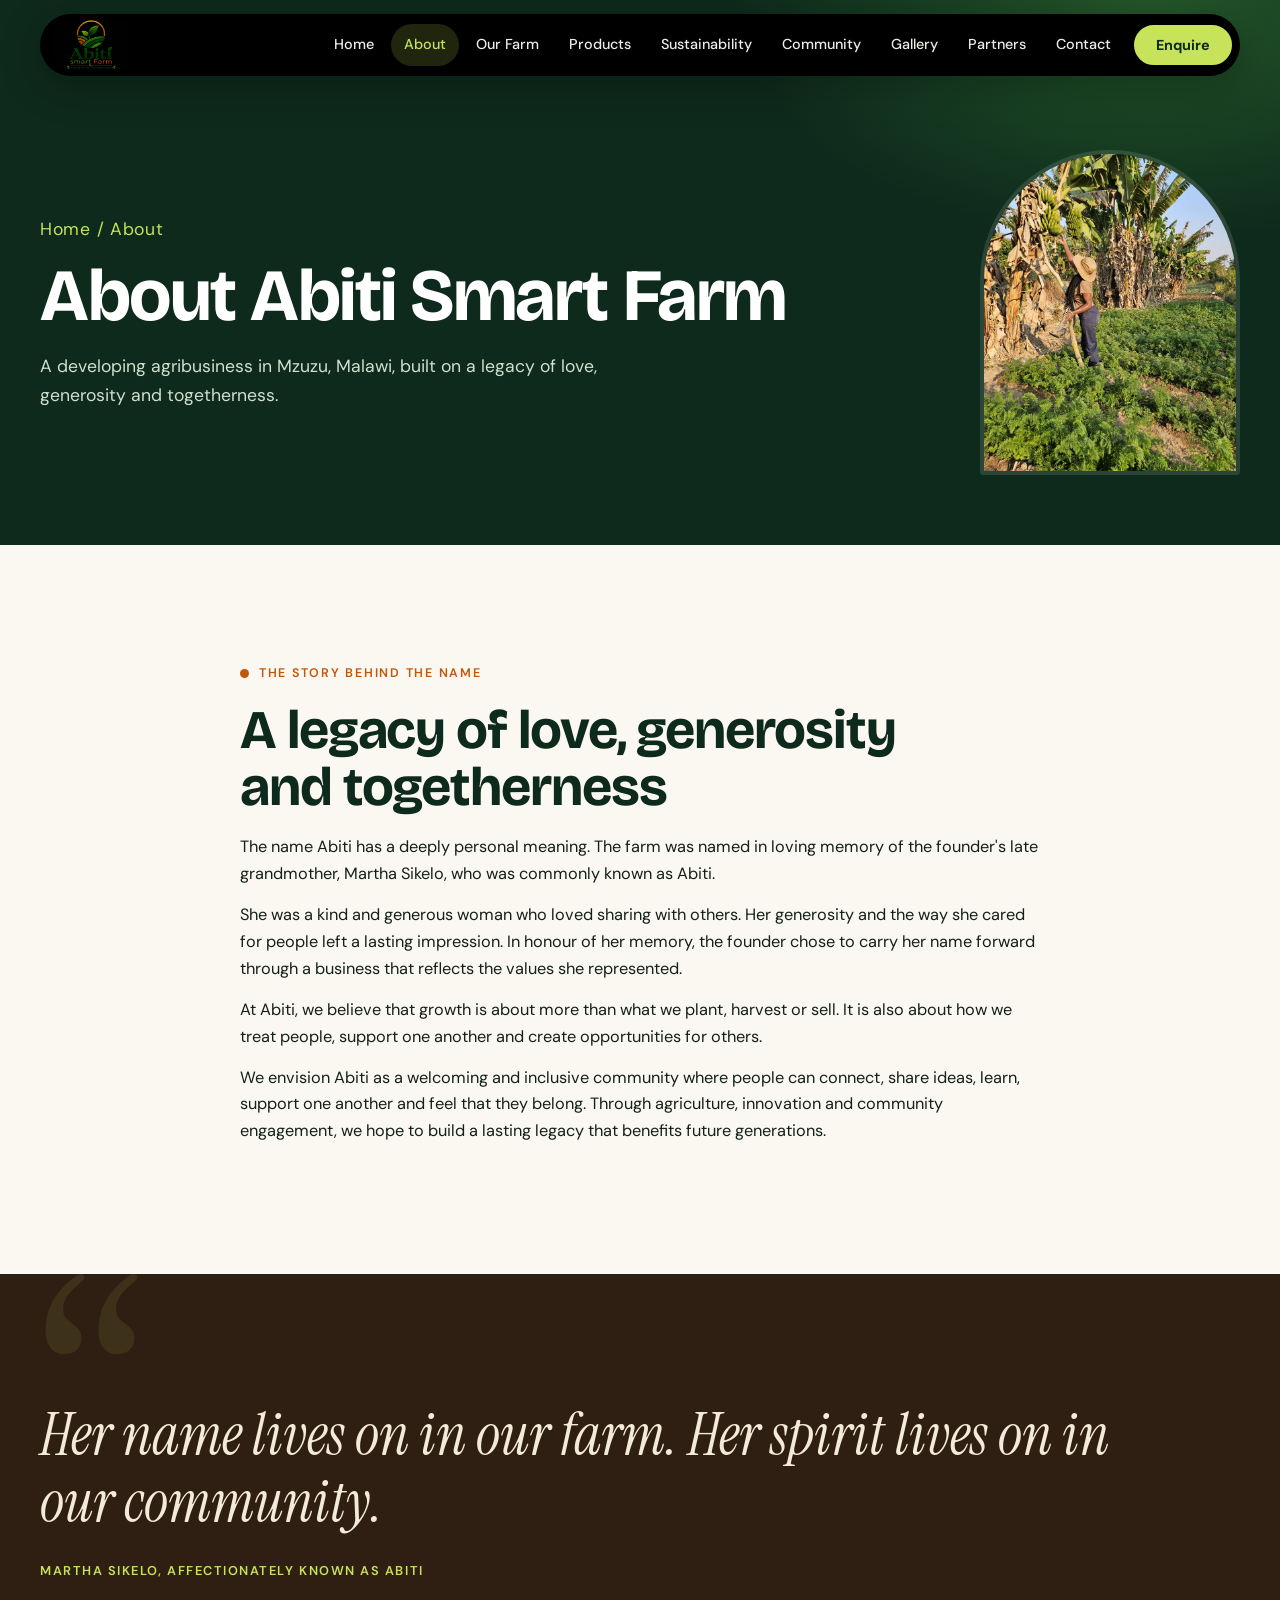
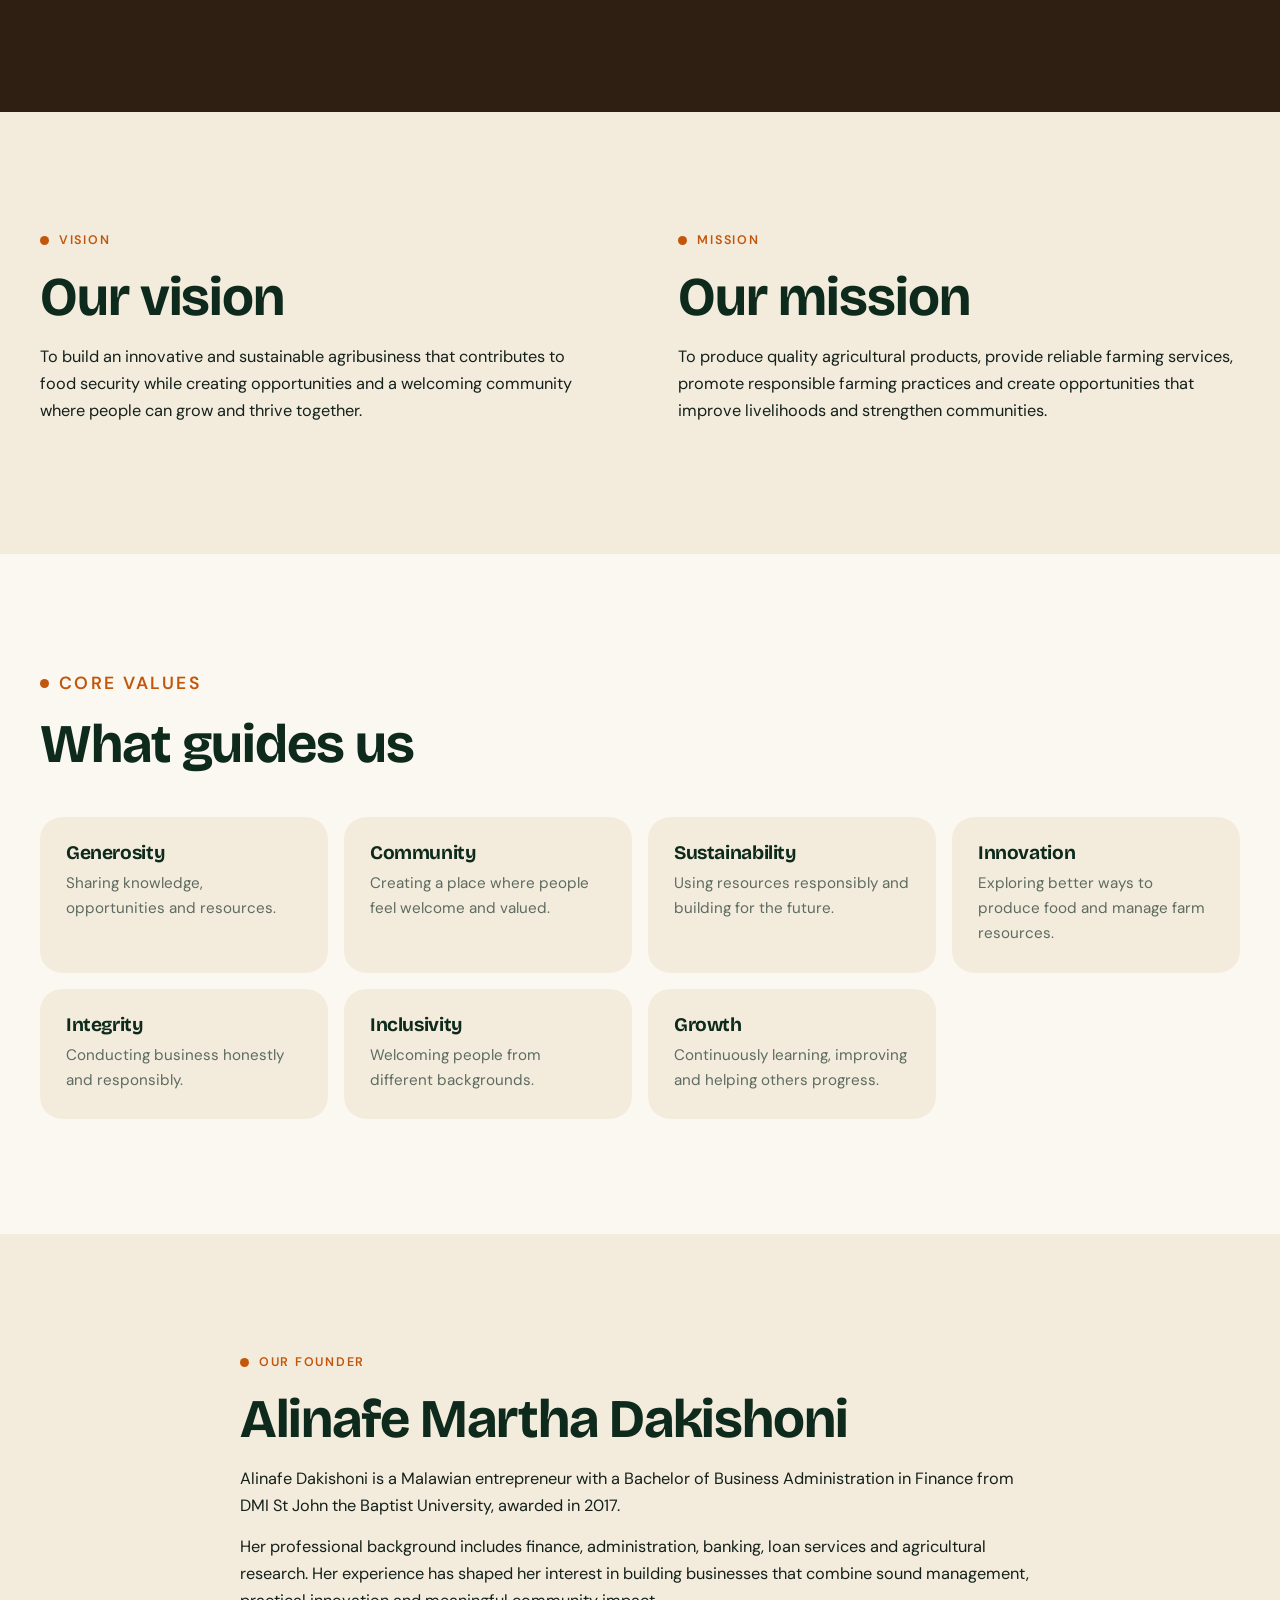
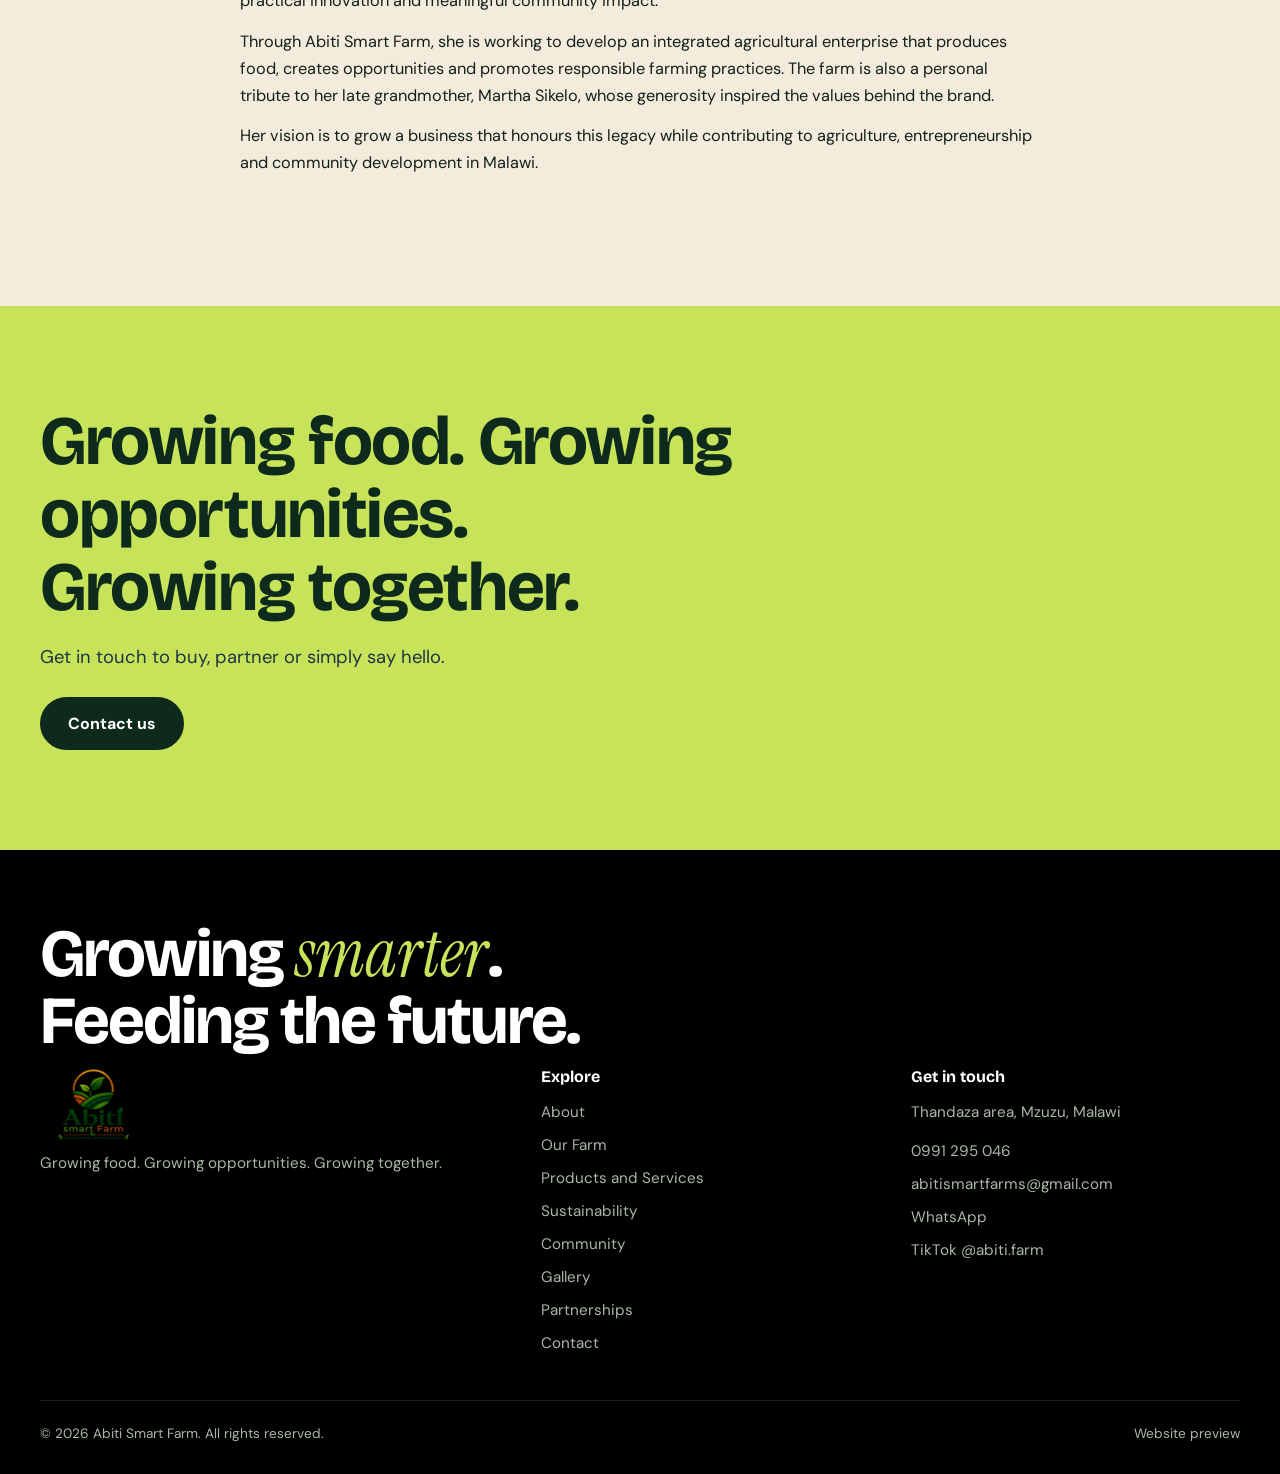
==== about.html @ e2ac1a83 "Redesign site with real content, new photos and 9 pages Co-Authored-By: Claude Sonnet 5.5 <noreply@a" ====
<!doctype html>
<html lang="en">
<head>
<meta charset="utf-8">
<meta name="viewport" content="width=device-width, initial-scale=1">
<title>About | Abiti Smart Farm</title>
<meta name="description" content="The story behind the name Abiti, our founder, vision, mission and values.">
<link rel="preconnect" href="https://fonts.googleapis.com">
<link rel="preconnect" href="https://fonts.gstatic.com" crossorigin>
<link href="https://fonts.googleapis.com/css2?family=Bricolage+Grotesque:wght@500;600;700;800&family=DM+Sans:wght@400;500;600;700&family=Instrument+Serif:ital@1&display=swap" rel="stylesheet">
<link rel="stylesheet" href="styles.css">
</head>
<body>
<header class="nav"><div class="nav-inner">
<a class="brand" href="index.html" aria-label="Abiti Smart Farm home"><img src="images/logo.jpg" alt="Abiti Smart Farm logo"></a>
<button class="menu-btn" aria-label="Menu" aria-expanded="false" aria-controls="menu"><span></span><span></span><span></span></button>
<nav id="menu" class="menu"><a href="index.html">Home</a><a href="about.html" class="active">About</a><a href="farm.html">Our Farm</a><a href="products.html">Products</a><a href="sustainability.html">Sustainability</a><a href="community.html">Community</a><a href="gallery.html">Gallery</a><a href="partnerships.html">Partners</a><a href="contact.html">Contact</a><a class="btn btn-sm" href="products.html#enquire">Enquire</a></nav>
</div></header>
<section class="page-head"><div class="wrap"><div>
<p class="crumbs"><a href="index.html">Home</a> / About</p><h1>About Abiti Smart Farm</h1><p>A developing agribusiness in Mzuzu, Malawi, built on a legacy of love, generosity and togetherness.</p></div>
<div class="arch-img"><img src="images/banana-harvest.jpg" alt=""></div></div></section>
<section class="section"><div class="wrap" style="max-width:800px">
<p class="eyebrow dark">The story behind the name</p><h2>A legacy of love, generosity and togetherness</h2>
<p>The name Abiti has a deeply personal meaning. The farm was named in loving memory of the founder's late grandmother, Martha Sikelo, who was commonly known as Abiti.</p>
<p>She was a kind and generous woman who loved sharing with others. Her generosity and the way she cared for people left a lasting impression. In honour of her memory, the founder chose to carry her name forward through a business that reflects the values she represented.</p>
<p>At Abiti, we believe that growth is about more than what we plant, harvest or sell. It is also about how we treat people, support one another and create opportunities for others.</p>
<p>We envision Abiti as a welcoming and inclusive community where people can connect, share ideas, learn, support one another and feel that they belong. Through agriculture, innovation and community engagement, we hope to build a lasting legacy that benefits future generations.</p>
</div></section>
<section class="quote-block"><div class="wrap"><blockquote>Her name lives on in our farm. Her spirit lives on in our community.</blockquote><cite>Martha Sikelo, affectionately known as Abiti</cite></div></section>
<section class="section cream"><div class="wrap split">
<div><p class="eyebrow dark">Vision</p><h2>Our vision</h2><p>To build an innovative and sustainable agribusiness that contributes to food security while creating opportunities and a welcoming community where people can grow and thrive together.</p></div>
<div><p class="eyebrow dark">Mission</p><h2>Our mission</h2><p>To produce quality agricultural products, provide reliable farming services, promote responsible farming practices and create opportunities that improve livelihoods and strengthen communities.</p></div>
</div></section>
<section class="section" id="values"><div class="wrap"><div class="section-head"><p class="eyebrow dark">Core values</p><h2>What guides us</h2></div>
<div class="values"><div class="value"><h3>Generosity</h3><p>Sharing knowledge, opportunities and resources.</p></div><div class="value"><h3>Community</h3><p>Creating a place where people feel welcome and valued.</p></div><div class="value"><h3>Sustainability</h3><p>Using resources responsibly and building for the future.</p></div><div class="value"><h3>Innovation</h3><p>Exploring better ways to produce food and manage farm resources.</p></div><div class="value"><h3>Integrity</h3><p>Conducting business honestly and responsibly.</p></div><div class="value"><h3>Inclusivity</h3><p>Welcoming people from different backgrounds.</p></div><div class="value"><h3>Growth</h3><p>Continuously learning, improving and helping others progress.</p></div></div></div></section>
<section class="section cream"><div class="wrap" style="max-width:800px">
<p class="eyebrow dark">Our founder</p><h2>Alinafe Martha Dakishoni</h2>
<p>Alinafe Dakishoni is a Malawian entrepreneur with a Bachelor of Business Administration in Finance from DMI St John the Baptist University, awarded in 2017.</p>
<p>Her professional background includes finance, administration, banking, loan services and agricultural research. Her experience has shaped her interest in building businesses that combine sound management, practical innovation and meaningful community impact.</p>
<p>Through Abiti Smart Farm, she is working to develop an integrated agricultural enterprise that produces food, creates opportunities and promotes responsible farming practices. The farm is also a personal tribute to her late grandmother, Martha Sikelo, whose generosity inspired the values behind the brand.</p>
<p>Her vision is to grow a business that honours this legacy while contributing to agriculture, entrepreneurship and community development in Malawi.</p>
</div></section>
<section class="cta"><div class="wrap"><h2>Growing food. Growing opportunities. Growing together.</h2><p>Get in touch to buy, partner or simply say hello.</p><div class="hero-cta"><a href="contact.html" class="btn">Contact us</a></div></div></section>

<footer class="footer"><div class="wrap">
<p class="footer-big">Growing <em>smarter</em>.<br>Feeding the future.</p>
<div class="footer-top">
<div><img src="images/logo.jpg" alt="Abiti Smart Farm" style="height:72px;margin-bottom:10px"><p>Growing food. Growing opportunities. Growing together.</p></div>
<div><h4>Explore</h4><a href="about.html">About</a><a href="farm.html">Our Farm</a><a href="products.html">Products and Services</a><a href="sustainability.html">Sustainability</a><a href="community.html">Community</a><a href="gallery.html">Gallery</a><a href="partnerships.html">Partnerships</a><a href="contact.html">Contact</a></div>
<div><h4>Get in touch</h4><p>Thandaza area, Mzuzu, Malawi</p><a href="tel:+265991295046">0991 295 046</a><a href="mailto:abitismartfarms@gmail.com">abitismartfarms@gmail.com</a><a href="https://wa.me/265991295046" target="_blank" rel="noopener">WhatsApp</a><a href="https://www.tiktok.com/@abiti.farm" target="_blank" rel="noopener">TikTok @abiti.farm</a></div>
</div>
<div class="footer-inner"><p>&copy; <span id="year"></span> Abiti Smart Farm. All rights reserved.</p><p>Website preview</p></div>
</div></footer>
<script src="script.js"></script>
</body>
</html>
---- styles.css ----
:root { --font-display: 'Bricolage Grotesque'; --font-accent: 'Instrument Serif'; --font-body: 'DM Sans'; }
/* Abiti Smart Farm: earthy, editorial, photo-led.
   Layout idea: dark forest hero with arch-shaped photos, soft cream sections, a black floating nav that matches the logo. */
:root {
  --forest: #0e2a1c;
  --forest-2: #16402b;
  --leaf: #3f8f3a;
  --lime: #c6e35a;
  --carrot: #ef7d22;
  --carrot-deep: #c2570c;
  --cream: #f3ecdd;
  --paper: #fbf8f1;
  --clay: #5a3a24;
  --clay-deep: #2f1f13;
  --ink: #14201a;
  --muted: #5d6b60;
  --line: #e4dcc9;
  --radius: 22px;
  --f-display: var(--font-display), 'Helvetica Neue', Arial, sans-serif;
  --f-accent: var(--font-accent), Georgia, serif;
  --f-body: var(--font-body), system-ui, sans-serif;

  /* legacy aliases used by admin screens */
  --green-900: var(--forest); --green-800: var(--forest-2); --green-700: #1f5a35; --green-500: var(--leaf);
  --orange: var(--carrot-deep); --gold: var(--lime);
}
* { box-sizing: border-box; margin: 0; }
html { scroll-behavior: smooth; }
body { background: var(--paper); color: var(--ink); font-family: var(--f-body); line-height: 1.65; font-size: 1.02rem; -webkit-font-smoothing: antialiased; }
img { max-width: 100%; display: block; }
a { color: inherit; text-decoration: none; }
p { margin-bottom: 14px; }
.wrap { width: min(1200px, 100% - 40px); margin-inline: auto; }
h1, h2, h3, h4 { font-family: var(--f-display); line-height: 1.05; letter-spacing: -.02em; font-weight: 700; text-wrap: balance; }
h2 { font-size: clamp(2rem, 4.6vw, 3.4rem); color: var(--forest); margin-bottom: 18px; }
h3 { font-size: 1.35rem; color: var(--forest); }
em, .accent { font-family: var(--f-accent); font-style: italic; font-weight: 400; letter-spacing: 0; }
:focus-visible { outline: 3px solid var(--carrot); outline-offset: 3px; border-radius: 6px; }

.eyebrow { display: inline-flex; align-items: center; gap: 10px; font-size: .78rem; font-weight: 600; letter-spacing: .14em; text-transform: uppercase; color: var(--lime); margin-bottom: 18px; }
.eyebrow::before { content: ""; width: 9px; height: 9px; border-radius: 50%; background: currentColor; }
.eyebrow.dark { color: var(--carrot-deep); }

.btn { display: inline-flex; align-items: center; justify-content: center; gap: 8px; background: var(--lime); color: var(--forest); padding: 14px 26px; border-radius: 999px; font-weight: 700; border: 2px solid var(--lime); cursor: pointer; font: 700 1rem var(--f-body); transition: transform .25s, background .25s, box-shadow .25s; }
.btn:hover { transform: translateY(-3px); box-shadow: 0 10px 24px rgba(0,0,0,.18); }
.btn:disabled { opacity: .6; cursor: wait; transform: none; box-shadow: none; }
.btn-sm { padding: 9px 20px; font-size: .9rem; }
.btn-dark { background: var(--forest); border-color: var(--forest); color: #fff; }
.btn-ghost { background: transparent; color: #fff; border-color: rgba(255,255,255,.55); }
.btn-ghost:hover { background: rgba(255,255,255,.12); }
.btn-line { background: transparent; color: var(--forest); border-color: var(--forest); }
.btn-line:hover { background: var(--forest); color: #fff; }
.btn-wa { background: #25d366; border-color: #25d366; color: #06361a; }

/* ---------- Nav ---------- */
.nav { position: fixed; top: 14px; left: 0; right: 0; z-index: 60; pointer-events: none; }
.nav-inner { pointer-events: auto; display: flex; align-items: center; justify-content: space-between; gap: 18px; background: #000; border-radius: 999px; padding: 6px 8px 6px 14px; width: min(1200px, 100% - 28px); margin-inline: auto; box-shadow: 0 10px 40px rgba(0,0,0,.28); }
.brand img { height: 50px; width: auto; }
.menu { display: flex; align-items: center; gap: 4px; color: #e9efe6; font-weight: 500; font-size: .9rem; }
.menu a:not(.btn) { padding: 9px 13px; border-radius: 999px; transition: background .2s, color .2s; }
.menu a:not(.btn):hover { background: rgba(255,255,255,.1); }
.menu a.active:not(.btn) { background: rgba(198,227,90,.16); color: var(--lime); }
.menu .btn { margin-left: 6px; }
.menu-btn { display: none; background: none; border: 0; width: 46px; height: 46px; cursor: pointer; flex-direction: column; justify-content: center; align-items: center; gap: 5px; }
.menu-btn span { display: block; width: 22px; height: 2px; background: #fff; }
@media (max-width: 1180px) {
  .menu-btn { display: flex; }
  .menu { position: absolute; top: 66px; left: 0; right: 0; background: #000; border-radius: 26px; flex-direction: column; align-items: stretch; padding: 14px; display: none; font-size: 1.05rem; box-shadow: 0 20px 50px rgba(0,0,0,.35); }
  .menu.open { display: flex; }
  .menu a:not(.btn) { padding: 13px 16px; }
  .menu .btn { margin: 8px 0 0; }
  .nav-inner { position: relative; }
}

/* ---------- Hero ---------- */
.hero { position: relative; background: var(--forest); color: #fff; overflow: hidden; padding: 150px 0 0; isolation: isolate; }
.hero::before { content: ""; position: absolute; inset: 0; z-index: -1; background: radial-gradient(900px 500px at 85% 20%, rgba(63,143,58,.45), transparent 60%), radial-gradient(700px 500px at 0% 100%, rgba(239,125,34,.18), transparent 60%); }
.hero::after { content: ""; position: absolute; inset: 0; z-index: -1; opacity: .08; background-image: url("data:image/svg+xml;utf8,<svg xmlns='http://www.w3.org/2000/svg' width='160' height='160'><filter id='n'><feTurbulence type='fractalNoise' baseFrequency='.9' numOctaves='2'/></filter><rect width='100%' height='100%' filter='url(%23n)'/></svg>"); }
.hero-grid { display: grid; grid-template-columns: 1.05fr .95fr; gap: clamp(24px, 5vw, 70px); align-items: center; padding-bottom: 70px; }
.hero h1 { font-size: clamp(2.9rem, 7.4vw, 6rem); color: #fff; margin-bottom: 24px; }
.hero h1 em { color: var(--lime); }
.hero .lead { font-size: clamp(1.05rem, 1.8vw, 1.25rem); color: #d5e2d4; max-width: 31em; }
.hero-cta { display: flex; flex-wrap: wrap; gap: 12px; margin-top: 26px; }
.facts { display: flex; flex-wrap: wrap; gap: 10px 28px; margin-top: 38px; padding-top: 24px; border-top: 1px solid rgba(255,255,255,.16); font-size: .92rem; color: #cfe0cd; }
.facts b { display: block; font-family: var(--f-display); font-size: 1.5rem; color: #fff; }
.hero-art { position: relative; aspect-ratio: 1 / 1.08; }
.arch { position: absolute; overflow: hidden; border: 4px solid var(--forest); box-shadow: 0 24px 50px rgba(0,0,0,.4); }
.arch img { width: 100%; height: 100%; object-fit: cover; }
.arch.b img { object-position: 12% 45%; }
.arch.a { width: 60%; height: 78%; left: 0; top: 8%; border-radius: 999px 999px 26px 26px; }
.arch.b { width: 46%; height: 52%; right: 0; top: 0; border-radius: 999px 999px 26px 26px; }
.arch.c { width: 46%; height: 40%; right: 4%; bottom: 0; border-radius: 26px 26px 999px 999px; }
.sticker { position: absolute; left: 44%; bottom: 6%; z-index: 3; width: 108px; height: 108px; border-radius: 50%; background: var(--carrot); color: #fff; display: grid; place-items: center; text-align: center; font: 700 .8rem/1.15 var(--f-display); transform: rotate(-10deg); padding: 10px; box-shadow: 0 10px 24px rgba(0,0,0,.35); animation: wobble 6s ease-in-out infinite; }
@keyframes wobble { 50% { transform: rotate(6deg) scale(1.04); } }
@media (max-width: 900px) { .hero-grid { grid-template-columns: 1fr; } .hero-art { max-width: 520px; width: 100%; margin-inline: auto; } }

.hero-copy > * { animation: up .8s both; }
.hero-copy > *:nth-child(2) { animation-delay: .08s; } .hero-copy > *:nth-child(3) { animation-delay: .16s; }
.hero-copy > *:nth-child(4) { animation-delay: .24s; } .hero-copy > *:nth-child(5) { animation-delay: .32s; }
@keyframes up { from { opacity: 0; transform: translateY(26px); } }

/* ---------- Marquee ---------- */
.marquee { background: var(--lime); color: var(--forest); overflow: hidden; border-block: 2px solid var(--forest); }
.marquee-track { display: flex; width: max-content; animation: slide 38s linear infinite; }
.marquee span { font: 700 1.3rem var(--f-display); padding: 14px 0; white-space: nowrap; }
.marquee span::after { content: ""; display: inline-block; width: 12px; height: 12px; margin: 0 28px; background: var(--forest); border-radius: 50% 0 50% 0; transform: translateY(1px); }
@keyframes slide { to { transform: translateX(-50%); } }
.marquee:hover .marquee-track { animation-play-state: paused; }

/* ---------- Sections ---------- */
.section { padding: clamp(64px, 9vw, 120px) 0; }
.section.cream, .section.sand { background: var(--cream); }
.section.alt { background: var(--cream); }
.section.dark, .dark-section { background: var(--forest); color: #fff; }
.section-head { max-width: 760px; margin: 0 0 44px; }
.section-head.center { margin-inline: auto; text-align: center; }
.section-head p { font-size: 1.1rem; color: var(--muted); }
.split { display: grid; grid-template-columns: 1fr 1fr; gap: clamp(32px, 6vw, 90px); align-items: center; }
@media (max-width: 860px) { .split { grid-template-columns: 1fr; } }
.statement { font: 700 clamp(1.7rem, 3.8vw, 3rem)/1.15 var(--f-display); letter-spacing: -.02em; color: var(--forest); max-width: 18em; }
.statement em { color: var(--carrot-deep); }

.duo { position: relative; padding-bottom: 14%; }
.duo .p1 { width: 82%; aspect-ratio: 4/5; object-fit: cover; border-radius: 999px 999px var(--radius) var(--radius); }
.duo .p2 { position: absolute; right: 0; bottom: 0; width: 52%; aspect-ratio: 1; object-fit: cover; border-radius: var(--radius); border: 8px solid var(--paper); }
.section.cream .duo .p2 { border-color: var(--cream); }

/* ---------- Bento ---------- */
.bento { display: grid; grid-template-columns: repeat(4, 1fr); grid-auto-rows: 230px; gap: 14px; }
.tile { position: relative; border-radius: var(--radius); overflow: hidden; background: var(--forest-2); color: #fff; display: flex; align-items: flex-end; isolation: isolate; }
.tile img { position: absolute; inset: 0; width: 100%; height: 100%; object-fit: cover; z-index: -2; transition: transform .8s cubic-bezier(.2,.7,.2,1); }
.tile::after { content: ""; position: absolute; inset: 0; z-index: -1; background: linear-gradient(to top, rgba(8,24,15,.82), rgba(8,24,15,0) 62%); }
.tile:hover img { transform: scale(1.07); }
.tile div { padding: 18px 20px; }
.tile h3 { color: #fff; font-size: 1.4rem; margin-bottom: 2px; }
.tile p { margin: 0; font-size: .9rem; color: #d8e6d6; }
.tile.wide { grid-column: span 2; } .tile.tall { grid-row: span 2; }
.tile.solid { background: var(--carrot); align-items: flex-start; } .tile.solid::after { display: none; }
.tile.solid h3, .tile.solid p { color: #fff; } .tile.solid h3 { font-size: 1.7rem; }
@media (max-width: 900px) { .bento { grid-template-columns: repeat(2, 1fr); grid-auto-rows: 200px; } }
@media (max-width: 520px) { .bento { grid-template-columns: 1fr; } .tile.wide { grid-column: auto; } }

/* ---------- Products ---------- */
.products { display: grid; grid-template-columns: repeat(auto-fill, minmax(255px, 1fr)); gap: 22px; }
.product { background: #fff; border-radius: var(--radius); overflow: hidden; display: flex; flex-direction: column; border: 1px solid var(--line); transition: transform .35s, box-shadow .35s; }
.product:hover { transform: translateY(-6px); box-shadow: 0 22px 40px rgba(14,42,28,.14); }
.product .imgwrap { overflow: hidden; }
.product img { aspect-ratio: 4/3.2; object-fit: cover; width: 100%; height: auto; transition: transform .7s; }
.product:hover img { transform: scale(1.06); }
.pb { padding: 18px 20px 22px; display: flex; flex-direction: column; flex: 1; }
.tag { align-self: flex-start; font-size: .7rem; text-transform: uppercase; letter-spacing: .12em; font-weight: 700; color: var(--forest-2); background: #e3f0c8; padding: 4px 11px; border-radius: 999px; margin-bottom: 12px; }
.product h3 { margin-bottom: 6px; }
.product p { font-size: .92rem; color: var(--muted); }
.price { margin-top: auto; display: flex; justify-content: space-between; align-items: baseline; font-variant-numeric: tabular-nums; border-top: 1px dashed var(--line); padding-top: 12px; }
.price strong { font: 700 1.05rem var(--f-display); color: var(--carrot-deep); }
.price span { font-size: .82rem; color: var(--muted); }
.ph { aspect-ratio: 4/3.2; display: grid; place-items: center; background: repeating-linear-gradient(135deg, #ecf3dc, #ecf3dc 14px, #e3edd0 14px, #e3edd0 28px); color: var(--forest-2); font-size: .85rem; font-weight: 600; }
.tabs { display: flex; flex-wrap: wrap; gap: 10px; margin-bottom: 34px; }
.tab { border: 1.5px solid var(--forest); background: transparent; color: var(--forest); padding: 9px 20px; border-radius: 999px; font: 600 .95rem var(--f-body); cursor: pointer; display: inline-block; transition: .2s; }
.tab.on, .tab:hover { background: var(--forest); color: #fff; }
.price-table { width: 100%; border-collapse: collapse; font-variant-numeric: tabular-nums; }
.table-wrap { overflow-x: auto; }
.price-table th, .price-table td { text-align: left; padding: 12px 14px; border-bottom: 1px solid var(--line); }
.price-table th { font-size: .78rem; text-transform: uppercase; letter-spacing: .08em; color: var(--muted); }
.price-table tfoot th { border-bottom: 0; }

/* ---------- Story / quote ---------- */
.quote-block { background: var(--clay-deep); color: #f4ead9; padding: clamp(70px, 10vw, 130px) 0; position: relative; overflow: hidden; }
.quote-block::before { content: "\201C"; position: absolute; left: 4%; top: -4%; font: 400 22rem/1 var(--f-accent); color: rgba(198,227,90,.09); pointer-events: none; }
.quote-block .wrap { position: relative; }
.quote-block blockquote { font: 400 clamp(1.9rem, 4.8vw, 3.6rem)/1.15 var(--f-accent); font-style: italic; max-width: 20em; margin-bottom: 22px; }
.quote-block cite { color: var(--lime); font-style: normal; letter-spacing: .12em; text-transform: uppercase; font-size: .8rem; font-weight: 600; }

/* ---------- Values ---------- */
.values { display: grid; grid-template-columns: repeat(auto-fit, minmax(230px, 1fr)); gap: 16px; }
.value { background: var(--paper); border-radius: var(--radius); padding: 26px; }
.section.cream .value, .section.sand .value { background: var(--paper); }
.section:not(.cream):not(.sand):not(.dark) .value { background: var(--cream); }
.value h3 { font-size: 1.2rem; margin-bottom: 8px; }
.value p { margin: 0; font-size: .95rem; color: var(--muted); }
.badge { display: inline-block; font-size: .72rem; font-weight: 700; text-transform: uppercase; letter-spacing: .1em; padding: 4px 12px; border-radius: 999px; background: #fde2c4; color: #8a3f05; margin-bottom: 12px; }
.badge.green { background: #e3f0c8; color: var(--forest-2); }
.notice { background: var(--cream); border-radius: 14px; padding: 16px 20px; font-size: .95rem; margin: 18px 0; border: 1px dashed #c9bb98; }
.ticks { list-style: none; padding: 0; margin: 18px 0; }
.ticks li { padding-left: 34px; position: relative; margin-bottom: 11px; }
.ticks li::before { content: ""; position: absolute; left: 0; top: 6px; width: 20px; height: 20px; background: var(--lime); border-radius: 50% 0 50% 0; }
.bullets { padding-left: 20px; margin: 10px 0 14px; } .bullets li { margin-bottom: 6px; }

/* ---------- Page head ---------- */
.page-head { background: var(--forest); color: #fff; position: relative; overflow: hidden; padding: 150px 0 70px; isolation: isolate; }
.page-head::before { content: ""; position: absolute; inset: 0; z-index: -1; background: radial-gradient(700px 400px at 90% 0%, rgba(63,143,58,.45), transparent 60%); }
.page-head .wrap { display: grid; grid-template-columns: 1.3fr .7fr; gap: 40px; align-items: center; }
.page-head h1 { font-size: clamp(2.4rem, 6vw, 4.6rem); margin-bottom: 16px; color: #fff; }
.page-head p { max-width: 34em; color: #cfe0cd; margin: 0; font-size: 1.1rem; }
.crumbs { font-size: .85rem; color: var(--lime) !important; margin-bottom: 14px !important; letter-spacing: .04em; }
.crumbs a:hover { text-decoration: underline; }
.page-head .arch-img { aspect-ratio: 4/5; max-height: 340px; justify-self: end; width: min(260px, 100%); border-radius: 999px 999px 26px 26px; overflow: hidden; border: 4px solid rgba(255,255,255,.12); }
.page-head .arch-img img { width: 100%; height: 100%; object-fit: cover; }
@media (max-width: 760px) { .page-head .wrap { grid-template-columns: 1fr; } .page-head .arch-img { display: none; } }

/* ---------- Farm enterprises ---------- */
.enterprise { display: grid; grid-template-columns: 1fr 1fr; gap: clamp(24px, 6vw, 80px); align-items: center; padding: 36px 0; }
.enterprise:nth-child(even) .e-media { order: 2; }
.e-media img, .e-media .ph { width: 100%; aspect-ratio: 4/4.4; object-fit: cover; border-radius: 999px 999px var(--radius) var(--radius); }
.enterprise:nth-child(even) .e-media img, .enterprise:nth-child(even) .e-media .ph { border-radius: var(--radius) var(--radius) 999px 999px; }
.enterprise h3 { font-size: clamp(1.9rem, 3.6vw, 2.8rem); margin-bottom: 12px; }
@media (max-width: 760px) { .enterprise { grid-template-columns: 1fr; } .enterprise:nth-child(even) .e-media { order: 0; } .e-media img, .e-media .ph { aspect-ratio: 4/3.4; } }

/* ---------- Gallery ---------- */
.gallery { columns: 3 260px; column-gap: 14px; }
.g { break-inside: avoid; margin: 0 0 14px; border-radius: var(--radius); overflow: hidden; cursor: zoom-in; position: relative; }
.g img { width: 100%; transition: transform .7s; }
.g:hover img { transform: scale(1.05); }
.lightbox { position: fixed; inset: 0; background: rgba(5,15,10,.92); display: none; place-items: center; z-index: 100; padding: 20px; }
.lightbox.open { display: grid; }
.lightbox img { max-height: 90vh; max-width: 100%; border-radius: 16px; }
.lightbox button { position: absolute; top: 14px; right: 20px; background: none; border: 0; color: #fff; font-size: 2.6rem; cursor: pointer; }

/* ---------- CTA ---------- */
.cta { background: var(--lime); color: var(--forest); padding: clamp(60px, 8vw, 100px) 0; position: relative; overflow: hidden; }
.cta h2 { font-size: clamp(2.2rem, 5.4vw, 4.4rem); max-width: 14em; }
.cta p { font-size: 1.15rem; max-width: 30em; color: #234; }
.cta .btn { background: var(--forest); border-color: var(--forest); color: #fff; }
.cta .btn-ghost { background: transparent; color: var(--forest); border-color: var(--forest); }
.cta .hero-cta { margin-top: 24px; }
.cta .btn-ghost:hover { background: rgba(14,42,28,.08); }

/* ---------- Forms / contact ---------- */
.info { list-style: none; padding: 0; margin-top: 24px; }
.info li { display: flex; flex-direction: column; padding: 14px 0; border-bottom: 1px solid var(--line); }
.info strong { font-size: .76rem; text-transform: uppercase; letter-spacing: .12em; color: var(--carrot-deep); }
.contact-actions { display: flex; flex-wrap: wrap; gap: 12px; margin: 20px 0 6px; }
.form { background: var(--cream); padding: 32px; border-radius: 28px; display: grid; gap: 16px; }
.form label { display: grid; gap: 6px; font-weight: 600; font-size: .92rem; }
.form input, .form select, .form textarea { font: inherit; font-weight: 400; padding: 13px 15px; border: 1.5px solid #d9ceb4; border-radius: 12px; background: #fff; }
.form input:focus, .form select:focus, .form textarea:focus { outline: 3px solid rgba(63,143,58,.35); border-color: var(--leaf); }
.form-note { margin: 0; font-size: .92rem; }

/* ---------- Footer ---------- */
.footer { background: #000; color: #a9b8a6; padding: 70px 0 28px; }
.footer-top { display: grid; grid-template-columns: 1.4fr 1fr 1fr; gap: 40px; padding-bottom: 36px; margin-bottom: 22px; border-bottom: 1px solid rgba(255,255,255,.12); }
.footer h4 { color: #fff; margin-bottom: 14px; font-size: 1rem; letter-spacing: 0; }
.footer-top a { display: block; font-size: .95rem; margin-bottom: 8px; }
.footer-top a:hover { color: var(--lime); }
.footer-top p { font-size: .95rem; }
.footer-big { font: 700 clamp(2.2rem, 6vw, 4.2rem)/1 var(--f-display); color: #fff; margin-bottom: 14px; letter-spacing: -.03em; }
.footer-big em { color: var(--lime); }
.footer-inner { display: flex; justify-content: space-between; flex-wrap: wrap; gap: 12px; font-size: .85rem; }
.footer-inner p { margin: 0; }
@media (max-width: 760px) { .footer-top { grid-template-columns: 1fr; } }

/* ---------- Scroll reveal (no JS; falls back to visible) ---------- */
@supports (animation-timeline: view()) {
  .rv { animation: rise linear both; animation-timeline: view(); animation-range: entry 0% entry 35%; }
  @keyframes rise { from { opacity: 0; transform: translateY(40px); } }
}
@media (prefers-reduced-motion: reduce) { * { animation: none !important; scroll-behavior: auto !important; } }

.muted { color: var(--muted); }
.tab.danger { border-color: #b3261e; color: #b3261e; } .tab.danger:hover { background: #b3261e; color: #fff; }

/* ---------- Admin ---------- */
.login-wrap { min-height: 100vh; display: grid; place-items: center; background: var(--forest); padding: 20px; }
.login-card { width: min(400px, 100%); background: #fff; }
.admin { display: grid; grid-template-columns: 230px 1fr; min-height: 100vh; background: #f4f1e8; }
.admin-side { background: #000; color: #e9efe6; padding: 20px 16px; display: flex; flex-direction: column; gap: 18px; position: sticky; top: 0; height: 100vh; }
.admin-nav { display: flex; flex-direction: column; gap: 4px; }
.admin-nav a { padding: 10px 14px; border-radius: 12px; font-weight: 500; }
.admin-nav a:hover { background: rgba(255,255,255,.08); }
.admin-nav a.on { background: var(--lime); color: var(--forest); font-weight: 700; }
.admin-user { margin-top: auto; display: flex; flex-direction: column; gap: 8px; font-size: .82rem; word-break: break-all; }
.admin-user .tab { color: #fff; border-color: rgba(255,255,255,.5); width: 100%; }
.admin-viewsite { color: var(--lime); }
.admin-main { padding: 28px clamp(16px, 4vw, 40px) 60px; min-width: 0; }
.admin-h { font-size: 2rem; color: var(--forest); margin-bottom: 8px; }
.admin-h2 { font-size: 1.3rem; color: var(--forest); margin: 28px 0 12px; }
.kpis { display: grid; grid-template-columns: repeat(auto-fit, minmax(210px, 1fr)); gap: 16px; margin: 20px 0; }
.kpi { background: #fff; border: 1px solid var(--line); border-radius: 18px; padding: 18px; display: flex; flex-direction: column; gap: 4px; }
.kpi span { font-size: .78rem; text-transform: uppercase; letter-spacing: .1em; color: var(--muted); }
.kpi strong { font: 700 1.7rem var(--f-display); color: var(--forest); }
.kpi small { color: var(--muted); }
a.kpi:hover { border-color: var(--leaf); }
.acard { background: #fff; border: 1px solid var(--line); border-radius: 16px; padding: 14px 18px; margin-top: 12px; }
.acard summary { cursor: pointer; }
.acard.unread { border-left: 4px solid var(--carrot); }
.aform { display: grid; grid-template-columns: repeat(auto-fit, minmax(180px, 1fr)); gap: 14px; margin-top: 14px; }
.aform label { display: grid; gap: 5px; font-size: .85rem; font-weight: 600; }
.aform .wide { grid-column: 1 / -1; }
.aform .check { display: flex; align-items: center; gap: 8px; align-self: end; }
.aform input, .aform select, .aform textarea, .odetail select { font: inherit; padding: 9px 11px; border: 1px solid #d9ceb4; border-radius: 10px; background: #fff; }
.aform input[type=checkbox] { width: 18px; height: 18px; padding: 0; }
.arow { grid-column: 1 / -1; display: flex; flex-wrap: wrap; gap: 10px; align-items: center; margin-top: 6px; }
.err { color: #b3261e; font-size: .88rem; } .okmsg { color: var(--leaf); font-size: .88rem; }
.odetail { margin-top: 12px; } .odetail ul { margin: 10px 0 14px 18px; }
.pill { display: inline-block; font-size: .7rem; font-weight: 700; text-transform: uppercase; letter-spacing: .06em; padding: 2px 9px; border-radius: 999px; background: #ebe6d6; color: #3b4a3e; }
.pill.new { background: #ffe3c2; color: #8a4b00; } .pill.confirmed, .pill.income, .pill.harvest { background: #dff0c4; color: #1f5a35; }
.pill.ready { background: #d6e8f7; color: #1d4e79; } .pill.completed { background: #ebe6d6; color: #3b4a3e; }
.pill.cancelled, .pill.expense { background: #f9dcd9; color: #8c1d18; }
@media (max-width: 800px) {
  .admin { grid-template-columns: 1fr; }
  .admin-side { position: static; height: auto; flex-direction: row; flex-wrap: wrap; align-items: center; }
  .admin-nav { flex-direction: row; flex-wrap: wrap; }
  .admin-user { margin: 0; flex-direction: row; align-items: center; flex-wrap: wrap; width: 100%; }
  .admin-user .tab { width: auto; }
}

.tab { font-family: var(--f-body); }
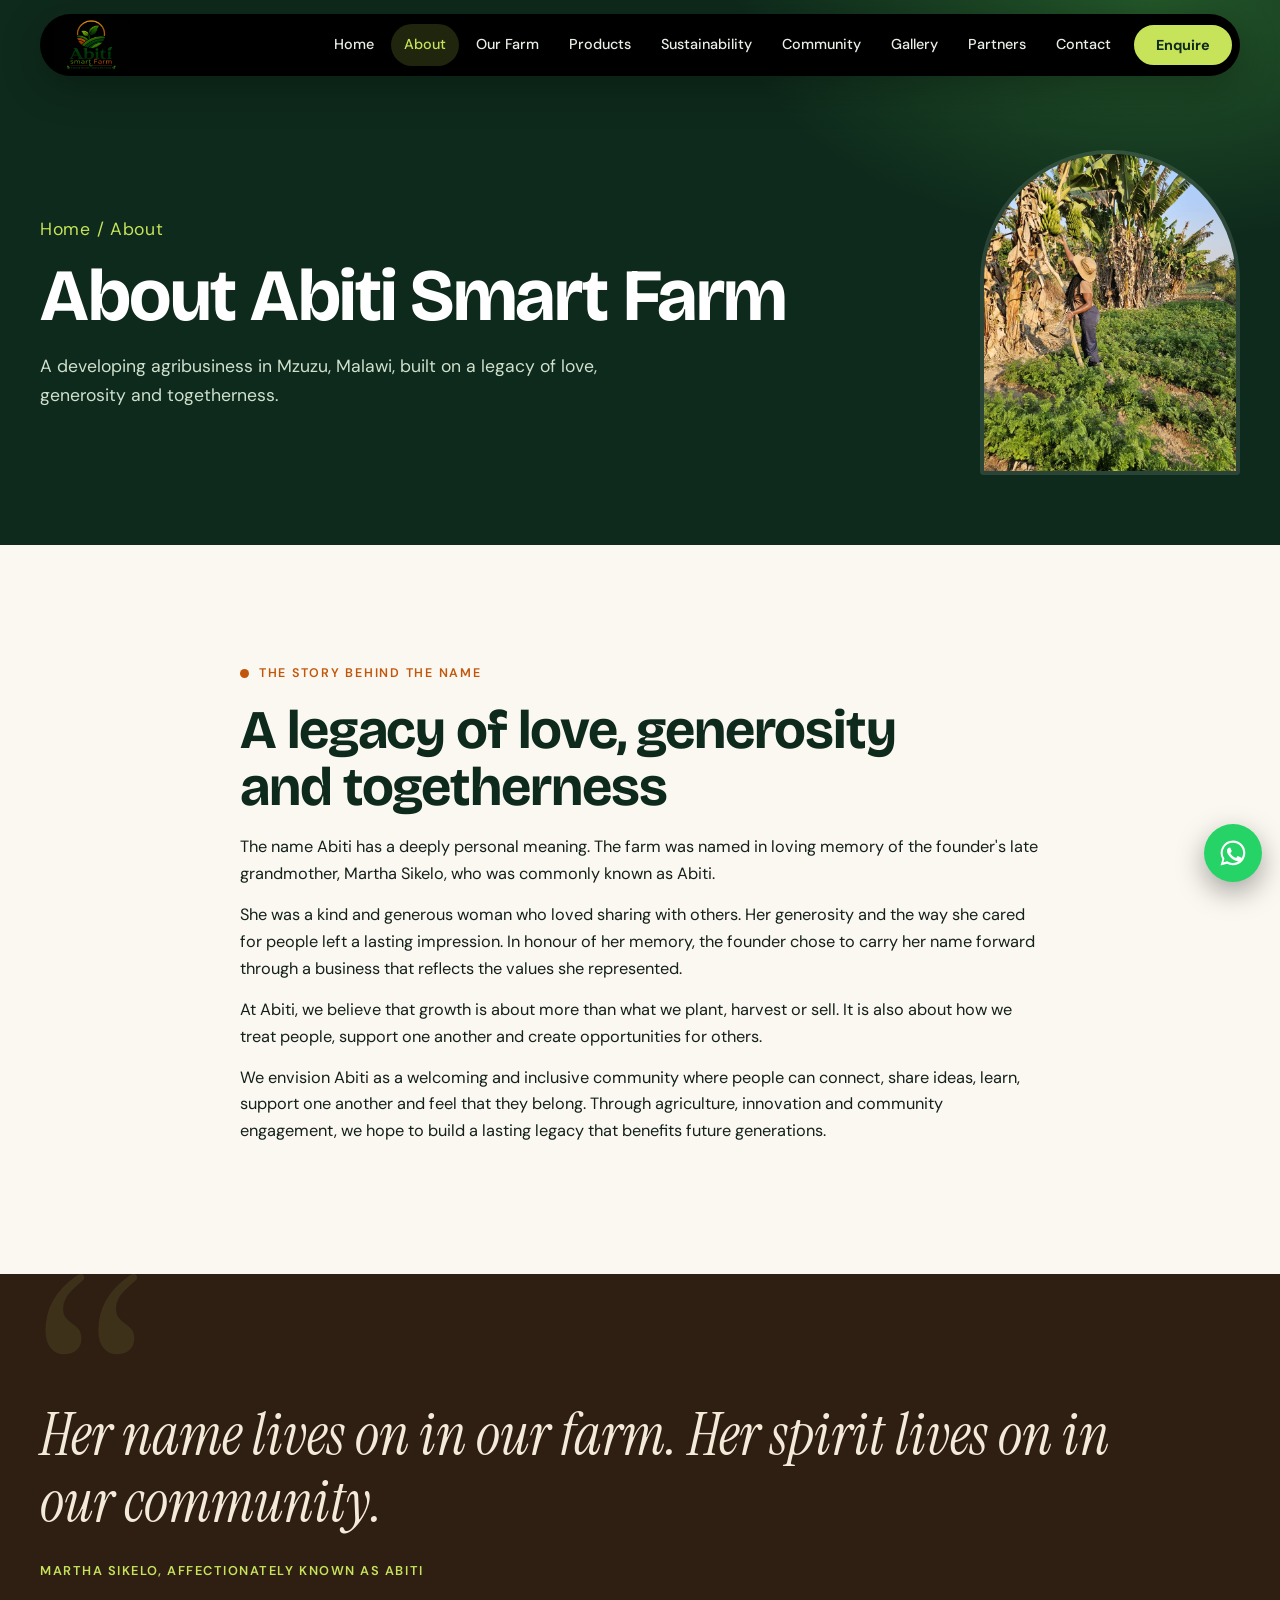
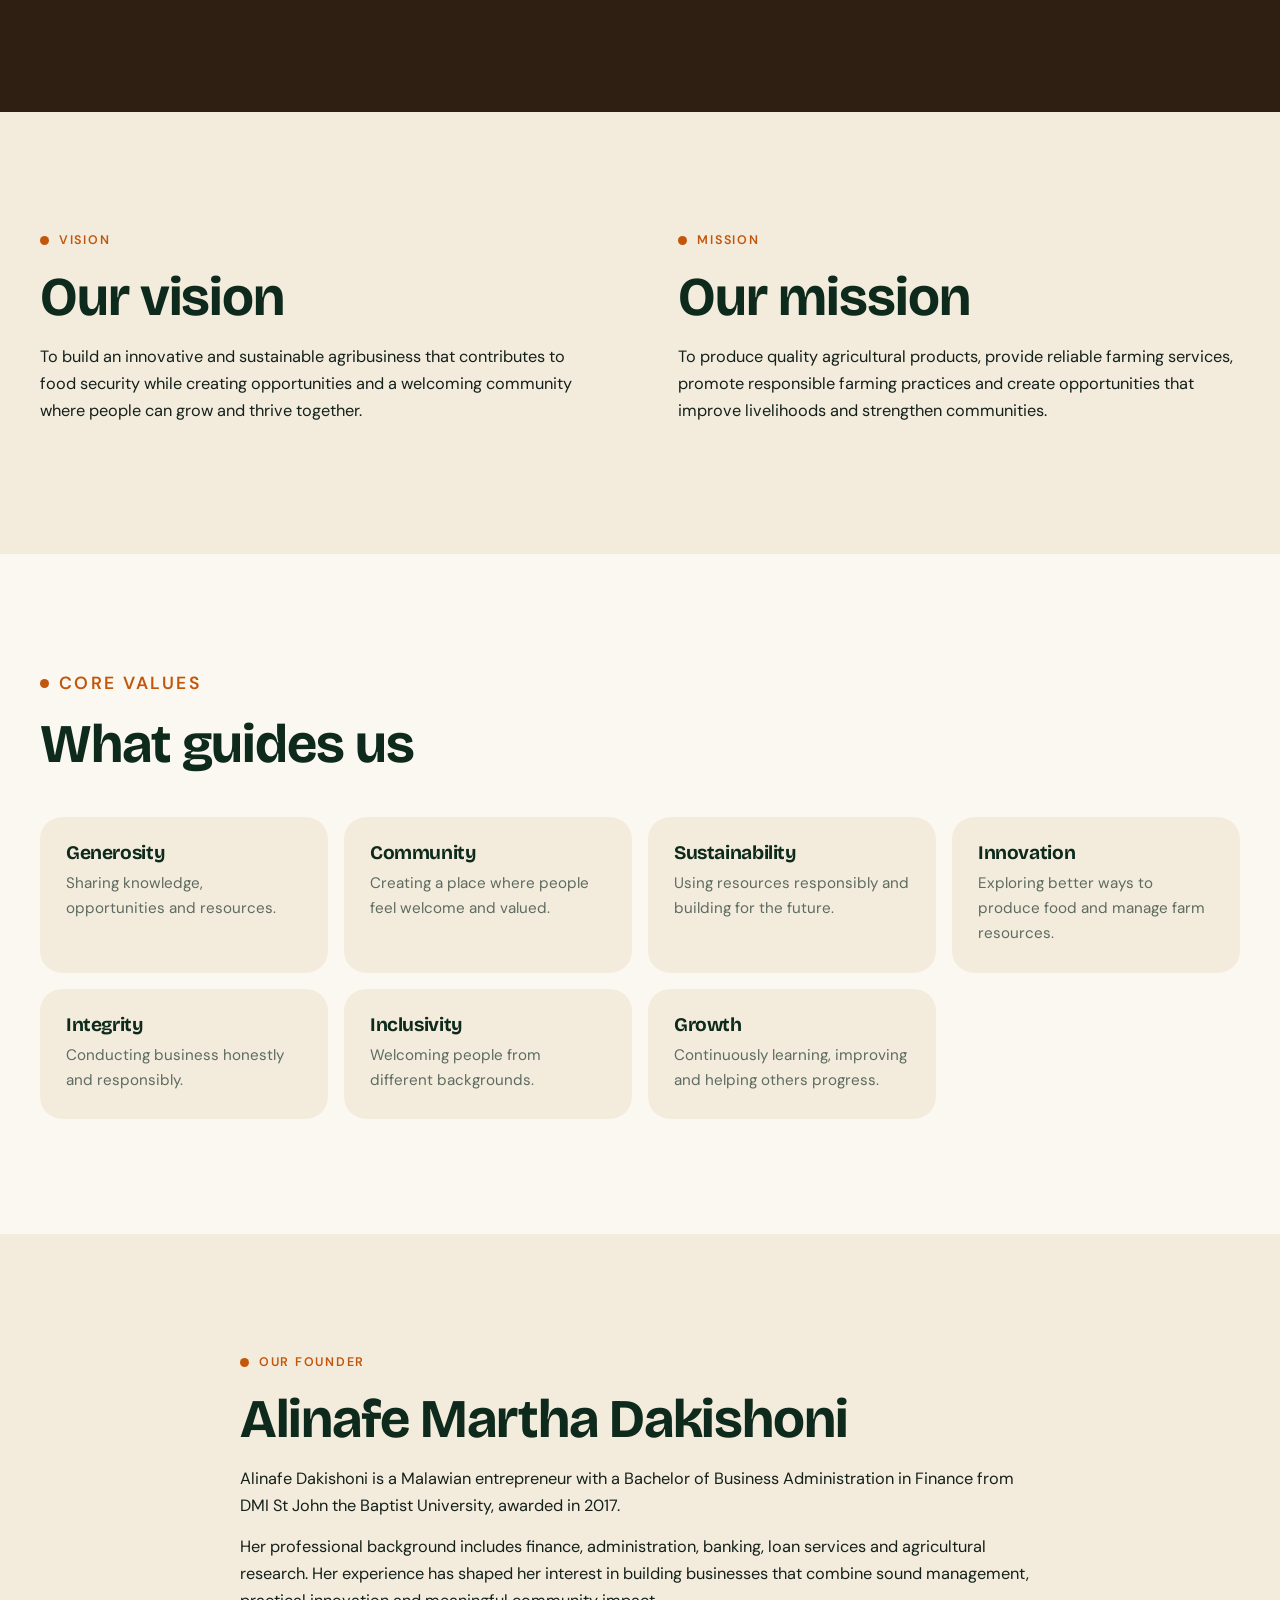
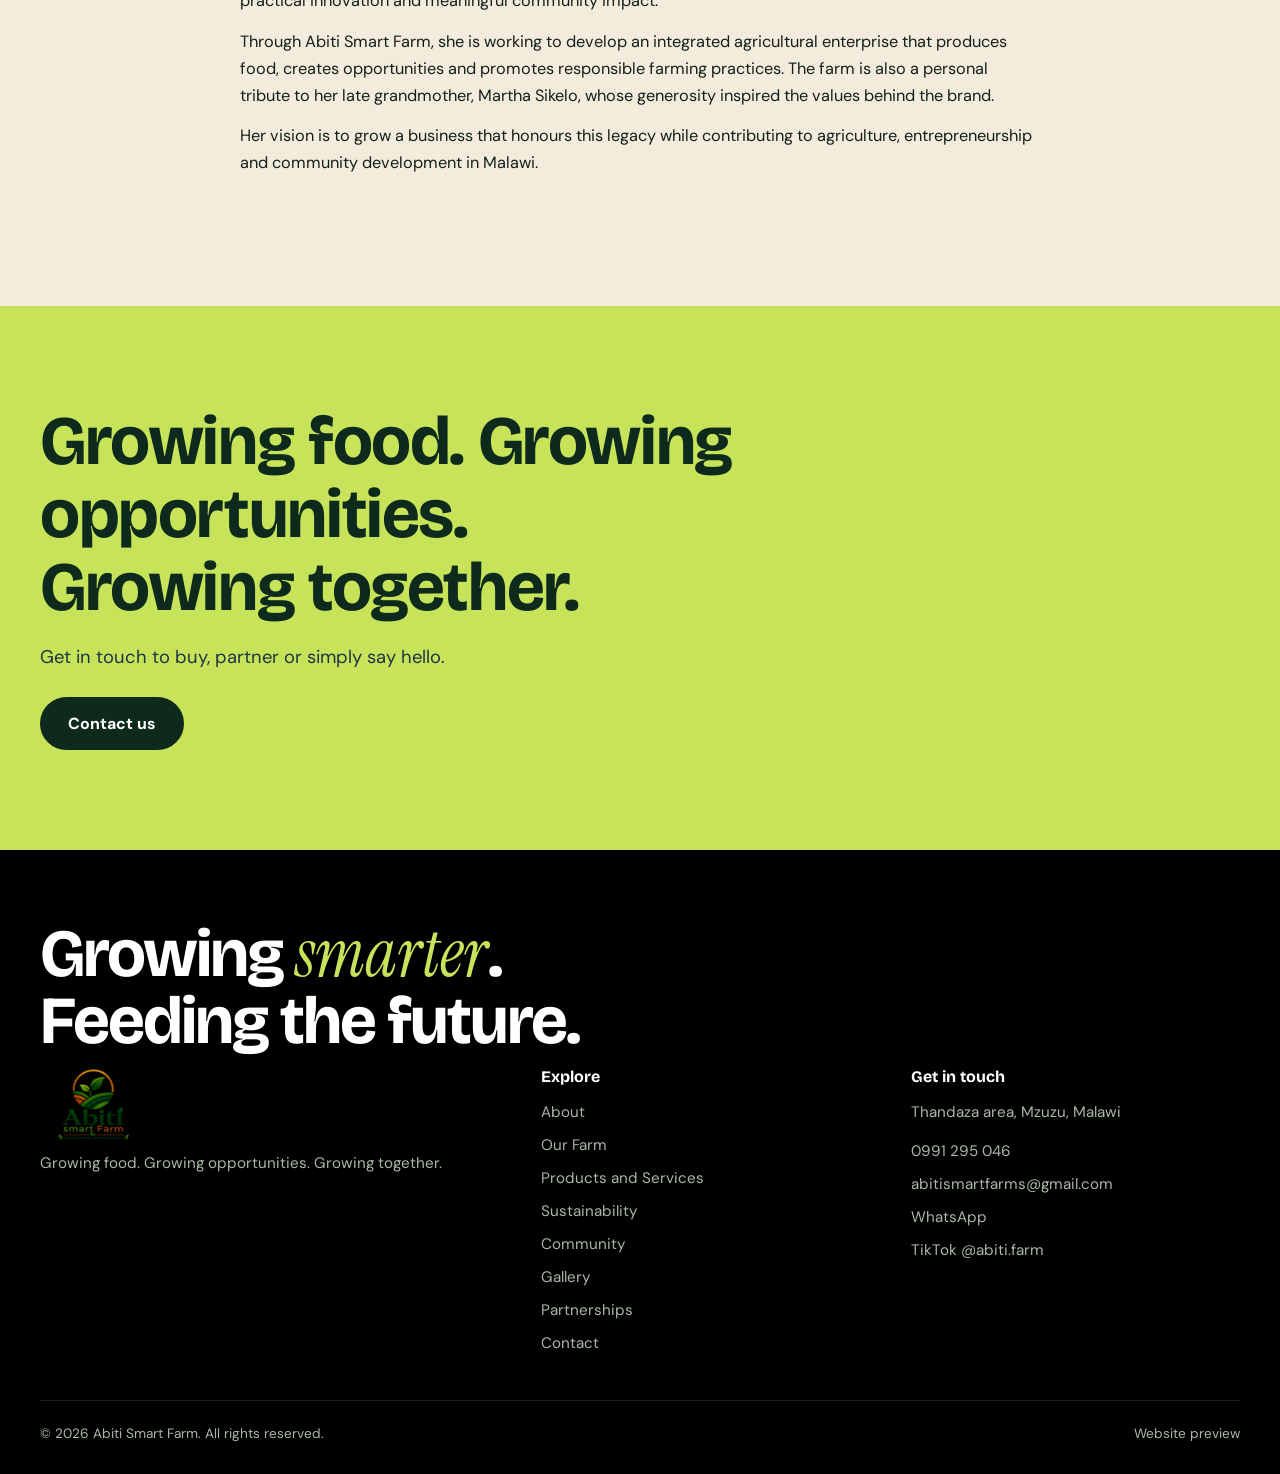
==== commit 014bf642: "Add collage hero, elastic gallery, feature bento, parallax bands and gallery filters Co-Authored-By:" ====
--- a/about.html
+++ b/about.html
@@ -51,6 +51,7 @@
 </div>
 <div class="footer-inner"><p>&copy; <span id="year"></span> Abiti Smart Farm. All rights reserved.</p><p>Website preview</p></div>
 </div></footer>
+<a class="wa-float" href="https://wa.me/265991295046" target="_blank" rel="noopener" aria-label="Chat with us on WhatsApp"><svg viewBox="0 0 24 24" aria-hidden="true"><path d="M12.04 2a9.9 9.9 0 0 0-8.5 14.9L2 22l5.25-1.38A9.9 9.9 0 1 0 12.04 2zm0 1.8a8.1 8.1 0 1 1-4.3 15l-.3-.18-3.1.82.83-3.02-.2-.31A8.1 8.1 0 0 1 12.04 3.8zm-3.1 3.9c-.2 0-.5.07-.77.37-.26.3-1 1-1 2.4s1.03 2.8 1.17 3c.14.2 2 3.2 4.9 4.35 2.4.95 2.9.76 3.4.7.52-.05 1.7-.7 1.93-1.37.24-.67.24-1.25.17-1.37-.07-.12-.26-.2-.55-.34-.3-.15-1.7-.84-1.97-.94-.26-.1-.46-.14-.65.15-.2.3-.75.94-.92 1.13-.17.2-.34.22-.63.07-.3-.15-1.24-.46-2.36-1.45-.87-.78-1.46-1.74-1.63-2.03-.17-.3-.02-.46.13-.6.13-.14.3-.34.44-.5.15-.17.2-.3.3-.5.1-.2.05-.37-.02-.52-.07-.15-.65-1.6-.9-2.17-.23-.55-.47-.5-.65-.5z"/></svg></a>
 <script src="script.js"></script>
 </body>
 </html>
--- a/styles.css
+++ b/styles.css
@@ -304,4 +304,74 @@
   .admin-user .tab { width: auto; }
 }
 
+/* ---------- Upgrades: collage hero, elastic gallery, parallax bands, feature bento ---------- */
+@view-transition { navigation: auto; }
+.collage { position: relative; aspect-ratio: 1 / 1.05; }
+.pol { position: absolute; background: #fff; padding: 10px 10px 40px; border-radius: 8px; box-shadow: 0 26px 55px rgba(0,0,0,.45); transform: translateY(var(--py, 0px)) rotate(var(--r, 0deg)); transition: transform .5s cubic-bezier(.2,.7,.2,1), box-shadow .5s; will-change: transform; }
+.pol img { width: 100%; height: 100%; object-fit: cover; display: block; border-radius: 4px; }
+.pol span { position: absolute; left: 14px; right: 12px; bottom: 11px; font: 600 .82rem var(--f-body); color: var(--forest); }
+.pol:hover { transform: translateY(var(--py, 0px)) rotate(0deg) scale(1.06); z-index: 6; }
+.pol.p1 { width: 54%; aspect-ratio: 3/4; left: 0; top: 10%; --r: -6deg; }
+.pol.p2 { width: 46%; aspect-ratio: 1; right: 2%; top: 0; --r: 5deg; }
+.pol.p3 { width: 44%; aspect-ratio: 4/5; right: 0; bottom: 2%; --r: -4deg; }
+.pol.p4 { width: 36%; aspect-ratio: 1; left: 28%; bottom: 0; --r: 8deg; z-index: 2; }
+.collage .sticker { left: auto; right: 38%; top: 40%; bottom: auto; z-index: 7; }
+
+.elastic { display: flex; gap: 12px; height: 540px; }
+.el { position: relative; flex: 1; border: 0; padding: 0; border-radius: 26px; overflow: hidden; cursor: pointer; color: #fff; text-align: left; background: var(--forest-2); transition: flex .75s cubic-bezier(.2,.7,.2,1); min-width: 0; font-family: inherit; }
+.el img { position: absolute; inset: 0; width: 100%; height: 100%; object-fit: cover; transition: transform 1s; }
+.el::after { content: ""; position: absolute; inset: 0; background: linear-gradient(to top, rgba(8,24,15,.85), rgba(8,24,15,0) 60%); }
+.el .cap { position: absolute; left: 22px; right: 22px; bottom: 20px; z-index: 2; }
+.el h3 { color: #fff; font-size: 1.35rem; white-space: nowrap; }
+.el p { margin: 0; max-height: 0; opacity: 0; overflow: hidden; transition: max-height .6s, opacity .6s; color: #dfeadb; font-size: .95rem; }
+.el.on { flex: 5; }
+.el.on img { transform: scale(1.04); }
+.el.on p { max-height: 90px; opacity: 1; margin-top: 6px; }
+@media (max-width: 760px) { .elastic { flex-direction: column; height: auto; } .el { flex: none; height: 84px; } .el.on { height: 320px; } }
+
+.band { position: relative; min-height: 68vh; display: grid; place-items: center; text-align: center; color: #fff; padding: 90px 0; isolation: isolate; background: var(--img) center / cover fixed; }
+.band::before { content: ""; position: absolute; inset: 0; background: linear-gradient(rgba(8,24,15,.62), rgba(8,24,15,.5)); z-index: -1; }
+.band h2 { color: #fff; max-width: 15em; margin-inline: auto; }
+.band p { color: #dfeadb; max-width: 32em; margin-inline: auto; font-size: 1.1rem; }
+.band-stats { display: flex; flex-wrap: wrap; justify-content: center; gap: 18px clamp(28px, 6vw, 70px); margin-top: 30px; }
+.band-stats b { display: block; font: 700 clamp(2.6rem, 6vw, 4.4rem)/1 var(--f-display); color: var(--lime); font-variant-numeric: tabular-nums; }
+.band-stats span { font-size: .9rem; color: #dfeadb; }
+@media (max-width: 900px), (hover: none) { .band { background-attachment: scroll; } }
+
+.fbento { display: grid; grid-template-columns: repeat(6, 1fr); grid-auto-rows: minmax(200px, auto); gap: 14px; }
+.fb { position: relative; overflow: hidden; border-radius: var(--radius); padding: 26px; display: flex; flex-direction: column; justify-content: flex-end; background: var(--cream); isolation: isolate; }
+.fb h3 { font-size: 1.5rem; margin-bottom: 6px; }
+.fb p { margin: 0; font-size: .95rem; color: var(--muted); }
+.fb .big { font: 700 clamp(3.4rem, 7vw, 5.4rem)/1 var(--f-display); color: var(--forest); letter-spacing: -.04em; }
+.fb.photo { color: #fff; } .fb.photo h3 { color: #fff; font-size: clamp(1.7rem, 3vw, 2.4rem); } .fb.photo p { color: #e4eee1; }
+.fb.photo img { position: absolute; inset: 0; width: 100%; height: 100%; object-fit: cover; z-index: -2; transition: transform 1s; }
+.fb.photo::after { content: ""; position: absolute; inset: 0; z-index: -1; background: linear-gradient(to top, rgba(8,24,15,.85), rgba(8,24,15,.05) 65%); }
+.fb.photo:hover img { transform: scale(1.06); }
+.fb.dark { background: var(--forest); } .fb.dark h3, .fb.dark .big { color: #fff; } .fb.dark p { color: #cfe0cd; }
+.fb.orange { background: var(--carrot); } .fb.orange h3 { color: #fff; } .fb.orange p { color: #fff3e6; }
+.fb.lime { background: var(--lime); } .fb.lime p { color: #2a3d12; }
+.fb.a { grid-column: span 3; grid-row: span 2; } .fb.b { grid-column: span 3; } .fb.c { grid-column: span 2; } .fb.d { grid-column: span 1; }
+.fb.e, .fb.f, .fb.g { grid-column: span 2; }
+@media (max-width: 860px) { .fbento { grid-template-columns: repeat(2, 1fr); } .fb.a, .fb.b, .fb.c, .fb.e, .fb.f, .fb.g { grid-column: span 2; } .fb.d { grid-column: span 2; } .fb.a { grid-row: span 1; min-height: 320px; } }
+
+.chips { display: flex; flex-wrap: wrap; gap: 10px; margin-bottom: 28px; }
+.gallery .g.rv { animation-range: entry 0% entry 30%; }
+.g[hidden] { display: none; }
+.g figcaption { position: absolute; left: 0; right: 0; bottom: 0; padding: 28px 16px 12px; color: #fff; font-size: .85rem; background: linear-gradient(to top, rgba(8,24,15,.75), transparent); opacity: 0; transition: opacity .35s; }
+.g:hover figcaption { opacity: 1; }
+.lb-nav { position: absolute; top: 50%; transform: translateY(-50%); background: rgba(255,255,255,.12); border: 0; color: #fff; width: 52px; height: 52px; border-radius: 50%; font-size: 1.6rem; cursor: pointer; }
+.lb-nav.prev { left: 18px; } .lb-nav.next { right: 18px; }
+.lb-cap { position: absolute; bottom: 18px; left: 0; right: 0; text-align: center; color: #dfeadb; font-size: .95rem; }
+
+.wa-float { position: fixed; right: 18px; bottom: 18px; z-index: 55; width: 58px; height: 58px; border-radius: 50%; background: #25d366; display: grid; place-items: center; box-shadow: 0 10px 28px rgba(0,0,0,.35); transition: transform .25s; }
+.wa-float:hover { transform: scale(1.1) rotate(-6deg); }
+.wa-float svg { width: 30px; height: 30px; fill: #fff; }
+.fb { background: #fff; }
+.fb.b, .fb.f { background: #fff; }
+.el:not(.on) h3 { font-size: 1.05rem; writing-mode: vertical-rl; transform: rotate(180deg); }
+.el:not(.on) .cap { left: 50%; right: auto; transform: translateX(-50%); }
+@media (max-width: 760px) { .el:not(.on) h3 { writing-mode: horizontal-tb; transform: none; } .el:not(.on) .cap { left: 22px; transform: none; } }
+
 .tab { font-family: var(--f-body); }
+
+[hidden] { display: none !important; }
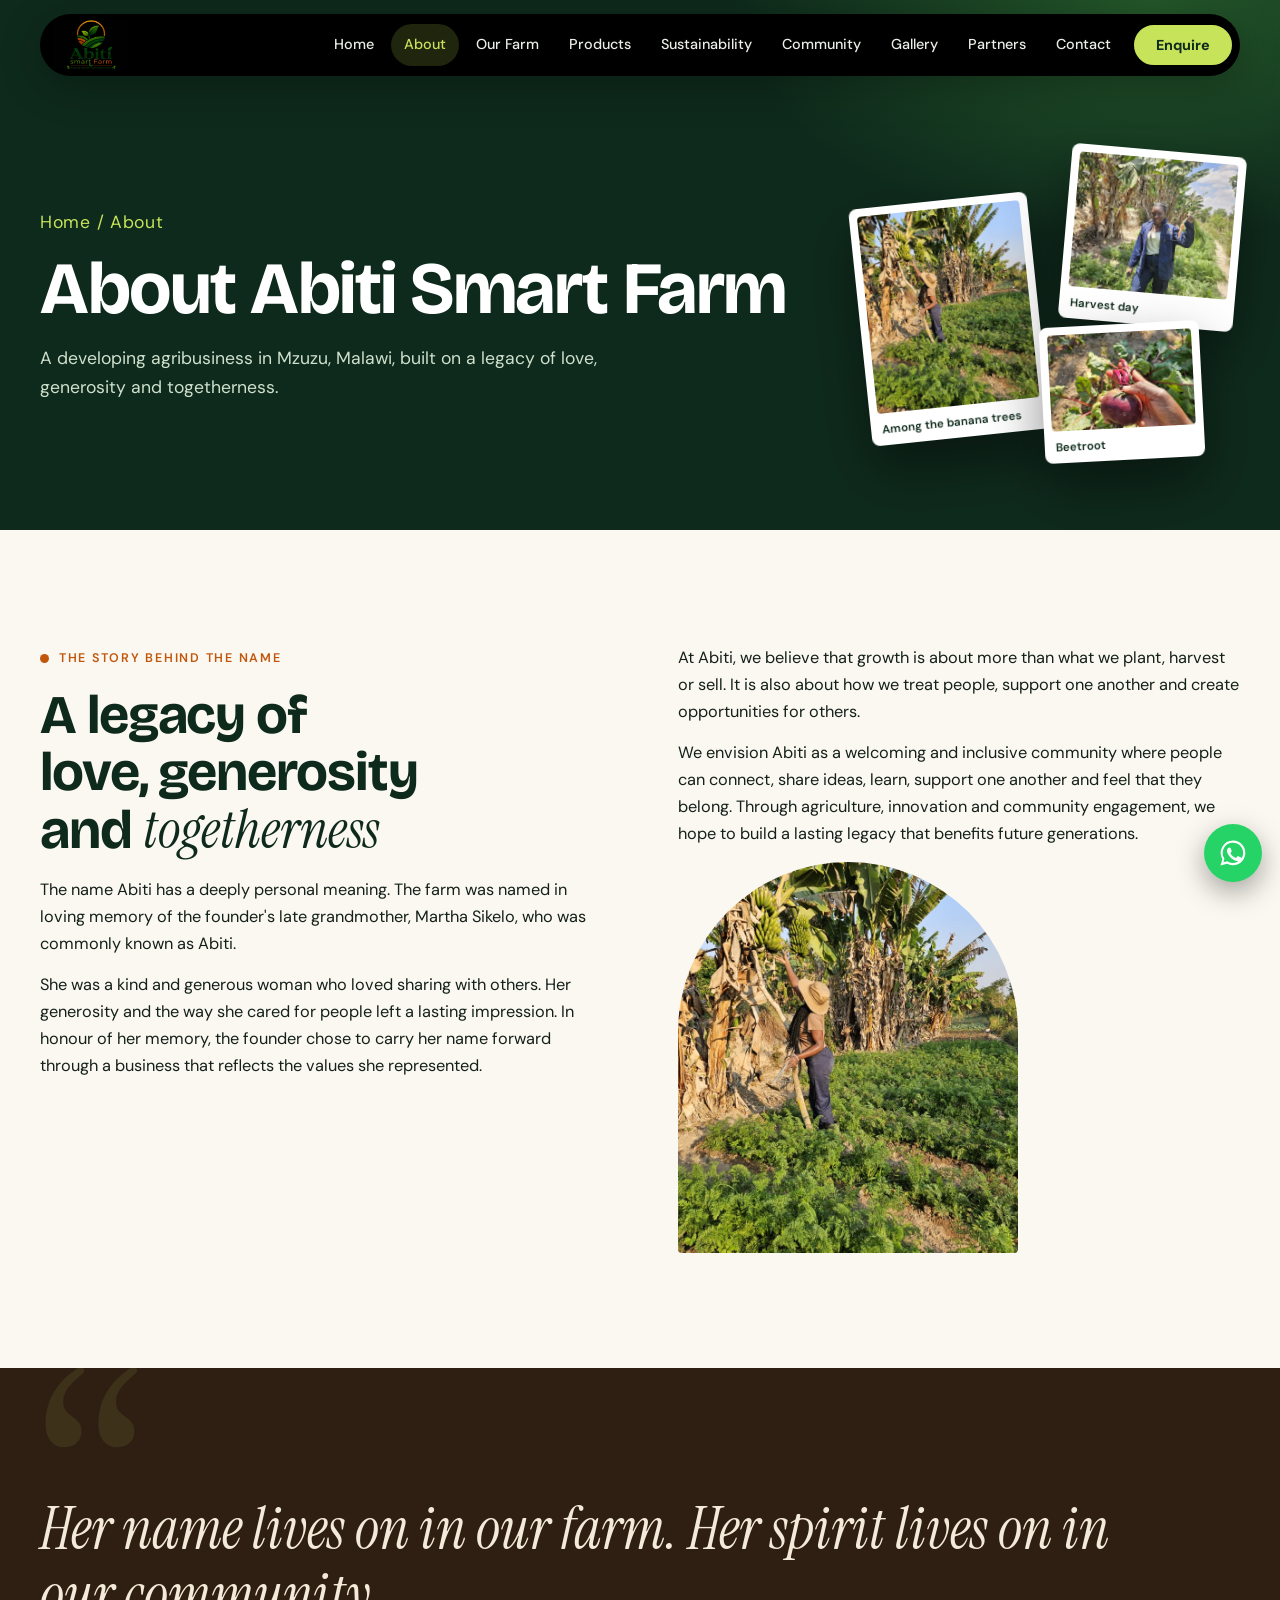
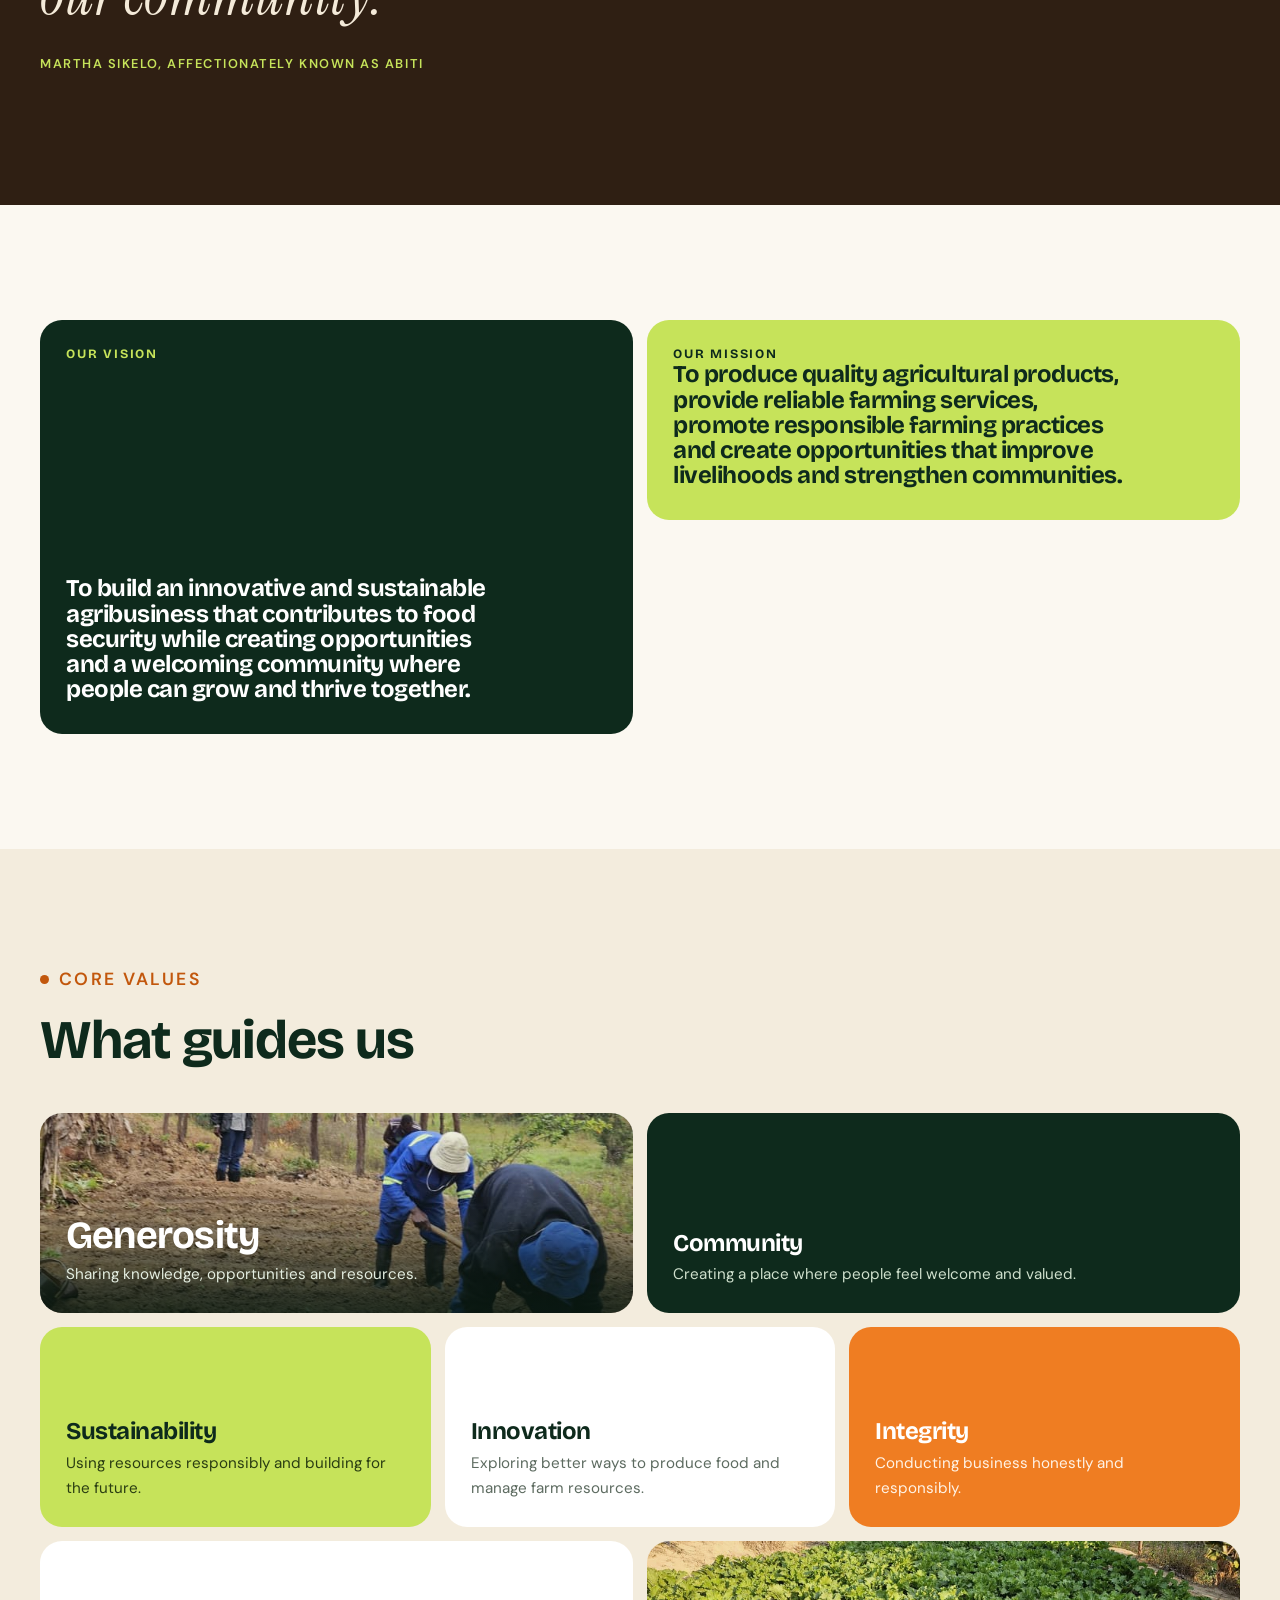
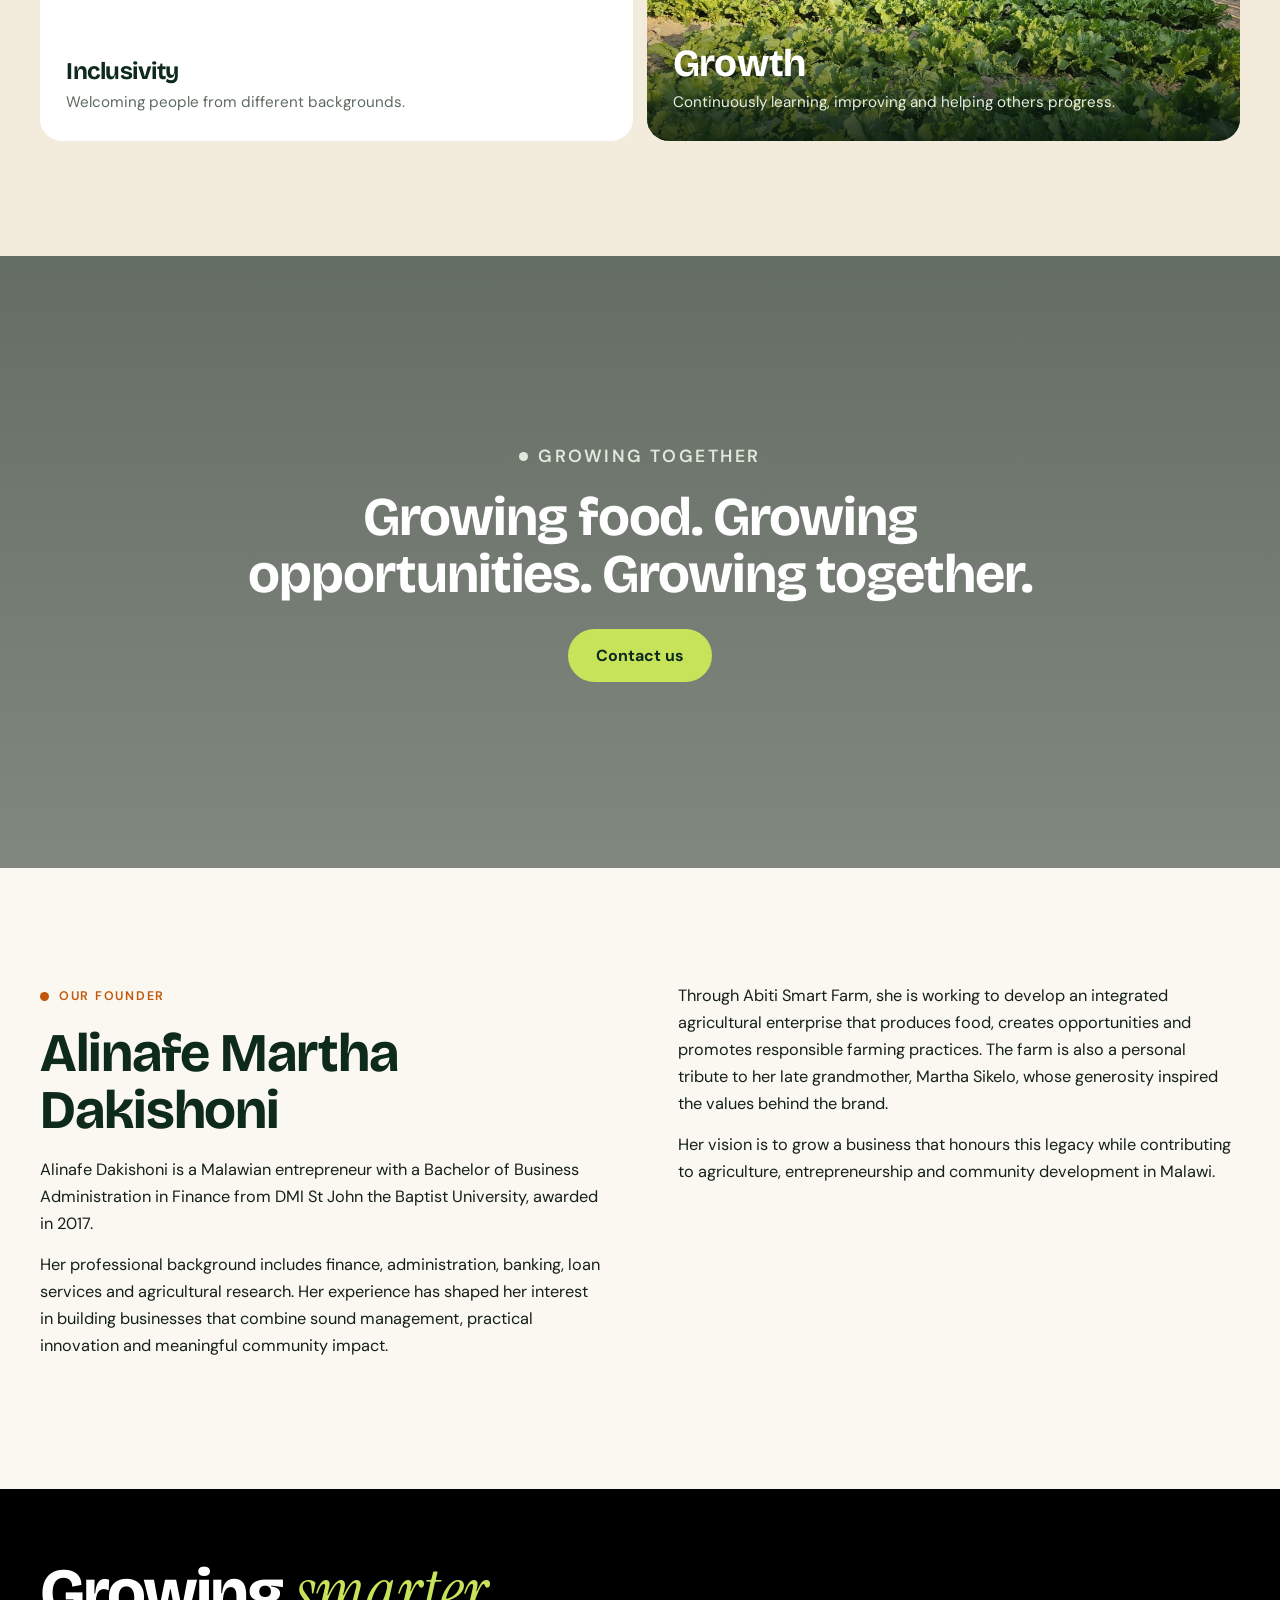
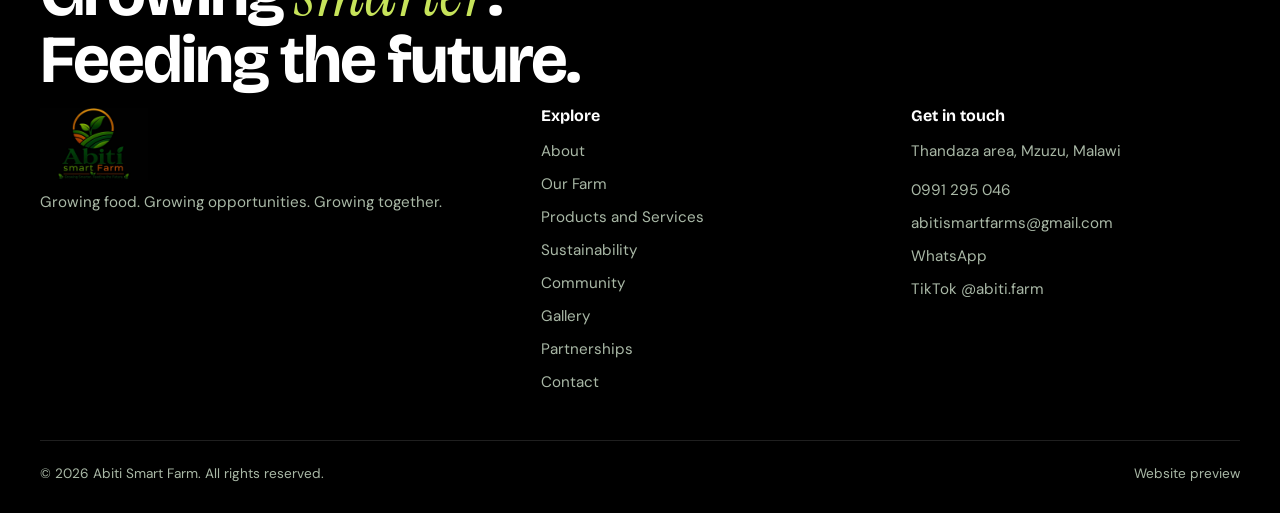
==== commit f11ca9fd: "Apply collage headers, bento grids, parallax bands and elastic gallery to all inner pages Co-Authore" ====
--- a/about.html
+++ b/about.html
@@ -16,31 +16,29 @@
 <button class="menu-btn" aria-label="Menu" aria-expanded="false" aria-controls="menu"><span></span><span></span><span></span></button>
 <nav id="menu" class="menu"><a href="index.html">Home</a><a href="about.html" class="active">About</a><a href="farm.html">Our Farm</a><a href="products.html">Products</a><a href="sustainability.html">Sustainability</a><a href="community.html">Community</a><a href="gallery.html">Gallery</a><a href="partnerships.html">Partners</a><a href="contact.html">Contact</a><a class="btn btn-sm" href="products.html#enquire">Enquire</a></nav>
 </div></header>
-<section class="page-head"><div class="wrap"><div>
-<p class="crumbs"><a href="index.html">Home</a> / About</p><h1>About Abiti Smart Farm</h1><p>A developing agribusiness in Mzuzu, Malawi, built on a legacy of love, generosity and togetherness.</p></div>
-<div class="arch-img"><img src="images/banana-harvest.jpg" alt=""></div></div></section>
-<section class="section"><div class="wrap" style="max-width:800px">
-<p class="eyebrow dark">The story behind the name</p><h2>A legacy of love, generosity and togetherness</h2>
+<section class="page-head"><div class="wrap"><div><p class="crumbs"><a href="index.html">Home</a> / About</p><h1>About Abiti Smart Farm</h1><p>A developing agribusiness in Mzuzu, Malawi, built on a legacy of love, generosity and togetherness.</p></div><div class="mini" aria-hidden="true"><figure class="pol m1" data-speed="0.05"><img src="images/banana-harvest.jpg" alt=""><span>Among the banana trees</span></figure><figure class="pol m2" data-speed="-0.04"><img src="images/carrot-farmer.jpg" alt=""><span>Harvest day</span></figure><figure class="pol m3" data-speed="0.07"><img src="images/beetroot-hand.jpg" alt=""><span>Beetroot</span></figure></div></div></section>
+<section class="section"><div class="wrap split" style="align-items:start">
+<div class="rv"><p class="eyebrow dark">The story behind the name</p><h2>A legacy of love, generosity and <em>togetherness</em></h2>
 <p>The name Abiti has a deeply personal meaning. The farm was named in loving memory of the founder's late grandmother, Martha Sikelo, who was commonly known as Abiti.</p>
-<p>She was a kind and generous woman who loved sharing with others. Her generosity and the way she cared for people left a lasting impression. In honour of her memory, the founder chose to carry her name forward through a business that reflects the values she represented.</p>
-<p>At Abiti, we believe that growth is about more than what we plant, harvest or sell. It is also about how we treat people, support one another and create opportunities for others.</p>
+<p>She was a kind and generous woman who loved sharing with others. Her generosity and the way she cared for people left a lasting impression. In honour of her memory, the founder chose to carry her name forward through a business that reflects the values she represented.</p></div>
+<div class="rv"><p>At Abiti, we believe that growth is about more than what we plant, harvest or sell. It is also about how we treat people, support one another and create opportunities for others.</p>
 <p>We envision Abiti as a welcoming and inclusive community where people can connect, share ideas, learn, support one another and feel that they belong. Through agriculture, innovation and community engagement, we hope to build a lasting legacy that benefits future generations.</p>
+<img src="images/banana-harvest.jpg" alt="Checking the banana trees" loading="lazy" style="border-radius:999px 999px 22px 22px;width:100%;max-width:340px;aspect-ratio:4/4.6;object-fit:cover;margin-top:10px"></div>
 </div></section>
-<section class="quote-block"><div class="wrap"><blockquote>Her name lives on in our farm. Her spirit lives on in our community.</blockquote><cite>Martha Sikelo, affectionately known as Abiti</cite></div></section>
-<section class="section cream"><div class="wrap split">
-<div><p class="eyebrow dark">Vision</p><h2>Our vision</h2><p>To build an innovative and sustainable agribusiness that contributes to food security while creating opportunities and a welcoming community where people can grow and thrive together.</p></div>
-<div><p class="eyebrow dark">Mission</p><h2>Our mission</h2><p>To produce quality agricultural products, provide reliable farming services, promote responsible farming practices and create opportunities that improve livelihoods and strengthen communities.</p></div>
+<section class="quote-block"><div class="wrap rv"><blockquote>Her name lives on in our farm. Her spirit lives on in our community.</blockquote><cite>Martha Sikelo, affectionately known as Abiti</cite></div></section>
+<section class="section"><div class="wrap"><div class="fbento rv">
+<div class="fb sp3 dark rows2"><div class="n">Our vision</div><h3>To build an innovative and sustainable agribusiness that contributes to food security while creating opportunities and a welcoming community where people can grow and thrive together.</h3></div><div class="fb sp3 lime"><div class="n">Our mission</div><h3>To produce quality agricultural products, provide reliable farming services, promote responsible farming practices and create opportunities that improve livelihoods and strengthen communities.</h3></div>
+</div></div></section>
+<section class="section cream" id="values"><div class="wrap"><div class="section-head rv"><p class="eyebrow dark">Core values</p><h2>What guides us</h2></div>
+<div class="fbento rv"><div class="fb sp3 photo"><img src="images/planting-team.jpg" alt="" loading="lazy"><h3>Generosity</h3><p>Sharing knowledge, opportunities and resources.</p></div><div class="fb sp3 dark"><h3>Community</h3><p>Creating a place where people feel welcome and valued.</p></div><div class="fb sp2 lime"><h3>Sustainability</h3><p>Using resources responsibly and building for the future.</p></div><div class="fb sp2 white"><h3>Innovation</h3><p>Exploring better ways to produce food and manage farm resources.</p></div><div class="fb sp2 orange"><h3>Integrity</h3><p>Conducting business honestly and responsibly.</p></div><div class="fb sp3 white"><h3>Inclusivity</h3><p>Welcoming people from different backgrounds.</p></div><div class="fb sp3 photo"><img src="images/leafy-greens.jpg" alt="" loading="lazy"><h3>Growth</h3><p>Continuously learning, improving and helping others progress.</p></div></div></div></section>
+<section class="band" style="--img:url(images/leafy-rows.jpg)"><div class="wrap rv"><p class="eyebrow">Growing together</p><h2>Growing food. Growing opportunities. Growing together.</h2><div class="hero-cta"><a href="contact.html" class="btn">Contact us</a></div></div></section>
+<section class="section"><div class="wrap split" style="align-items:start">
+<div class="rv"><p class="eyebrow dark">Our founder</p><h2>Alinafe Martha Dakishoni</h2>
+<p>Alinafe Dakishoni is a Malawian entrepreneur with a Bachelor of Business Administration in Finance from DMI St John the Baptist University, awarded in 2017.</p>
+<p>Her professional background includes finance, administration, banking, loan services and agricultural research. Her experience has shaped her interest in building businesses that combine sound management, practical innovation and meaningful community impact.</p></div>
+<div class="rv"><p>Through Abiti Smart Farm, she is working to develop an integrated agricultural enterprise that produces food, creates opportunities and promotes responsible farming practices. The farm is also a personal tribute to her late grandmother, Martha Sikelo, whose generosity inspired the values behind the brand.</p>
+<p>Her vision is to grow a business that honours this legacy while contributing to agriculture, entrepreneurship and community development in Malawi.</p></div>
 </div></section>
-<section class="section" id="values"><div class="wrap"><div class="section-head"><p class="eyebrow dark">Core values</p><h2>What guides us</h2></div>
-<div class="values"><div class="value"><h3>Generosity</h3><p>Sharing knowledge, opportunities and resources.</p></div><div class="value"><h3>Community</h3><p>Creating a place where people feel welcome and valued.</p></div><div class="value"><h3>Sustainability</h3><p>Using resources responsibly and building for the future.</p></div><div class="value"><h3>Innovation</h3><p>Exploring better ways to produce food and manage farm resources.</p></div><div class="value"><h3>Integrity</h3><p>Conducting business honestly and responsibly.</p></div><div class="value"><h3>Inclusivity</h3><p>Welcoming people from different backgrounds.</p></div><div class="value"><h3>Growth</h3><p>Continuously learning, improving and helping others progress.</p></div></div></div></section>
-<section class="section cream"><div class="wrap" style="max-width:800px">
-<p class="eyebrow dark">Our founder</p><h2>Alinafe Martha Dakishoni</h2>
-<p>Alinafe Dakishoni is a Malawian entrepreneur with a Bachelor of Business Administration in Finance from DMI St John the Baptist University, awarded in 2017.</p>
-<p>Her professional background includes finance, administration, banking, loan services and agricultural research. Her experience has shaped her interest in building businesses that combine sound management, practical innovation and meaningful community impact.</p>
-<p>Through Abiti Smart Farm, she is working to develop an integrated agricultural enterprise that produces food, creates opportunities and promotes responsible farming practices. The farm is also a personal tribute to her late grandmother, Martha Sikelo, whose generosity inspired the values behind the brand.</p>
-<p>Her vision is to grow a business that honours this legacy while contributing to agriculture, entrepreneurship and community development in Malawi.</p>
-</div></section>
-<section class="cta"><div class="wrap"><h2>Growing food. Growing opportunities. Growing together.</h2><p>Get in touch to buy, partner or simply say hello.</p><div class="hero-cta"><a href="contact.html" class="btn">Contact us</a></div></div></section>
 
 <footer class="footer"><div class="wrap">
 <p class="footer-big">Growing <em>smarter</em>.<br>Feeding the future.</p>
--- a/styles.css
+++ b/styles.css
@@ -372,6 +372,25 @@
 .el:not(.on) .cap { left: 50%; right: auto; transform: translateX(-50%); }
 @media (max-width: 760px) { .el:not(.on) h3 { writing-mode: horizontal-tb; transform: none; } .el:not(.on) .cap { left: 22px; transform: none; } }
 
+/* ---------- Inner-page upgrades ---------- */
+.mini { position: relative; height: 310px; width: 100%; max-width: 380px; justify-self: end; }
+.mini .pol { padding: 8px 8px 32px; }
+.mini .pol span { font-size: .72rem; bottom: 8px; left: 11px; }
+.mini .m1 { width: 47%; aspect-ratio: 3/4; left: 0; top: 16%; --r: -6deg; }
+.mini .m2 { width: 46%; aspect-ratio: 1; right: 0; top: 0; --r: 5deg; }
+.mini .m3 { width: 42%; aspect-ratio: 4/3.4; right: 10%; bottom: 0; --r: -3deg; z-index: 2; }
+@media (max-width: 760px) { .page-head .mini { display: none; } }
+.fb.sp2 { grid-column: span 2; } .fb.sp3 { grid-column: span 3; } .fb.sp6 { grid-column: span 6; } .fb.rows2 { grid-row: span 2; }
+.fb.white { background: #fff; } .fb.cream2 { background: #ebe2cf; }
+.fb .n { font: 700 .8rem var(--f-display); letter-spacing: .14em; text-transform: uppercase; color: var(--carrot-deep); margin-bottom: auto; }
+.fb.dark .n { color: var(--lime); } .fb.lime .n { color: var(--forest); } .fb.orange .n { color: #fff; }
+a.fb { transition: transform .3s, box-shadow .3s; } a.fb:hover { transform: translateY(-5px); box-shadow: 0 18px 36px rgba(14,42,28,.16); }
+.fb.wa { background: #25d366; } .fb.wa h3 { color: #06361a; } .fb.wa p { color: #0b4a26; }
+@media (max-width: 860px) { .fb.sp2, .fb.sp3, .fb.sp6 { grid-column: span 2; } .fb.rows2 { grid-row: auto; } }
+.pcards { display: grid; grid-template-columns: repeat(auto-fit, minmax(240px, 1fr)); gap: 14px; }
+.band .hero-cta { justify-content: center; }
+.fb.wa .n { color: #06361a; }
+
 .tab { font-family: var(--f-body); }
 
 [hidden] { display: none !important; }
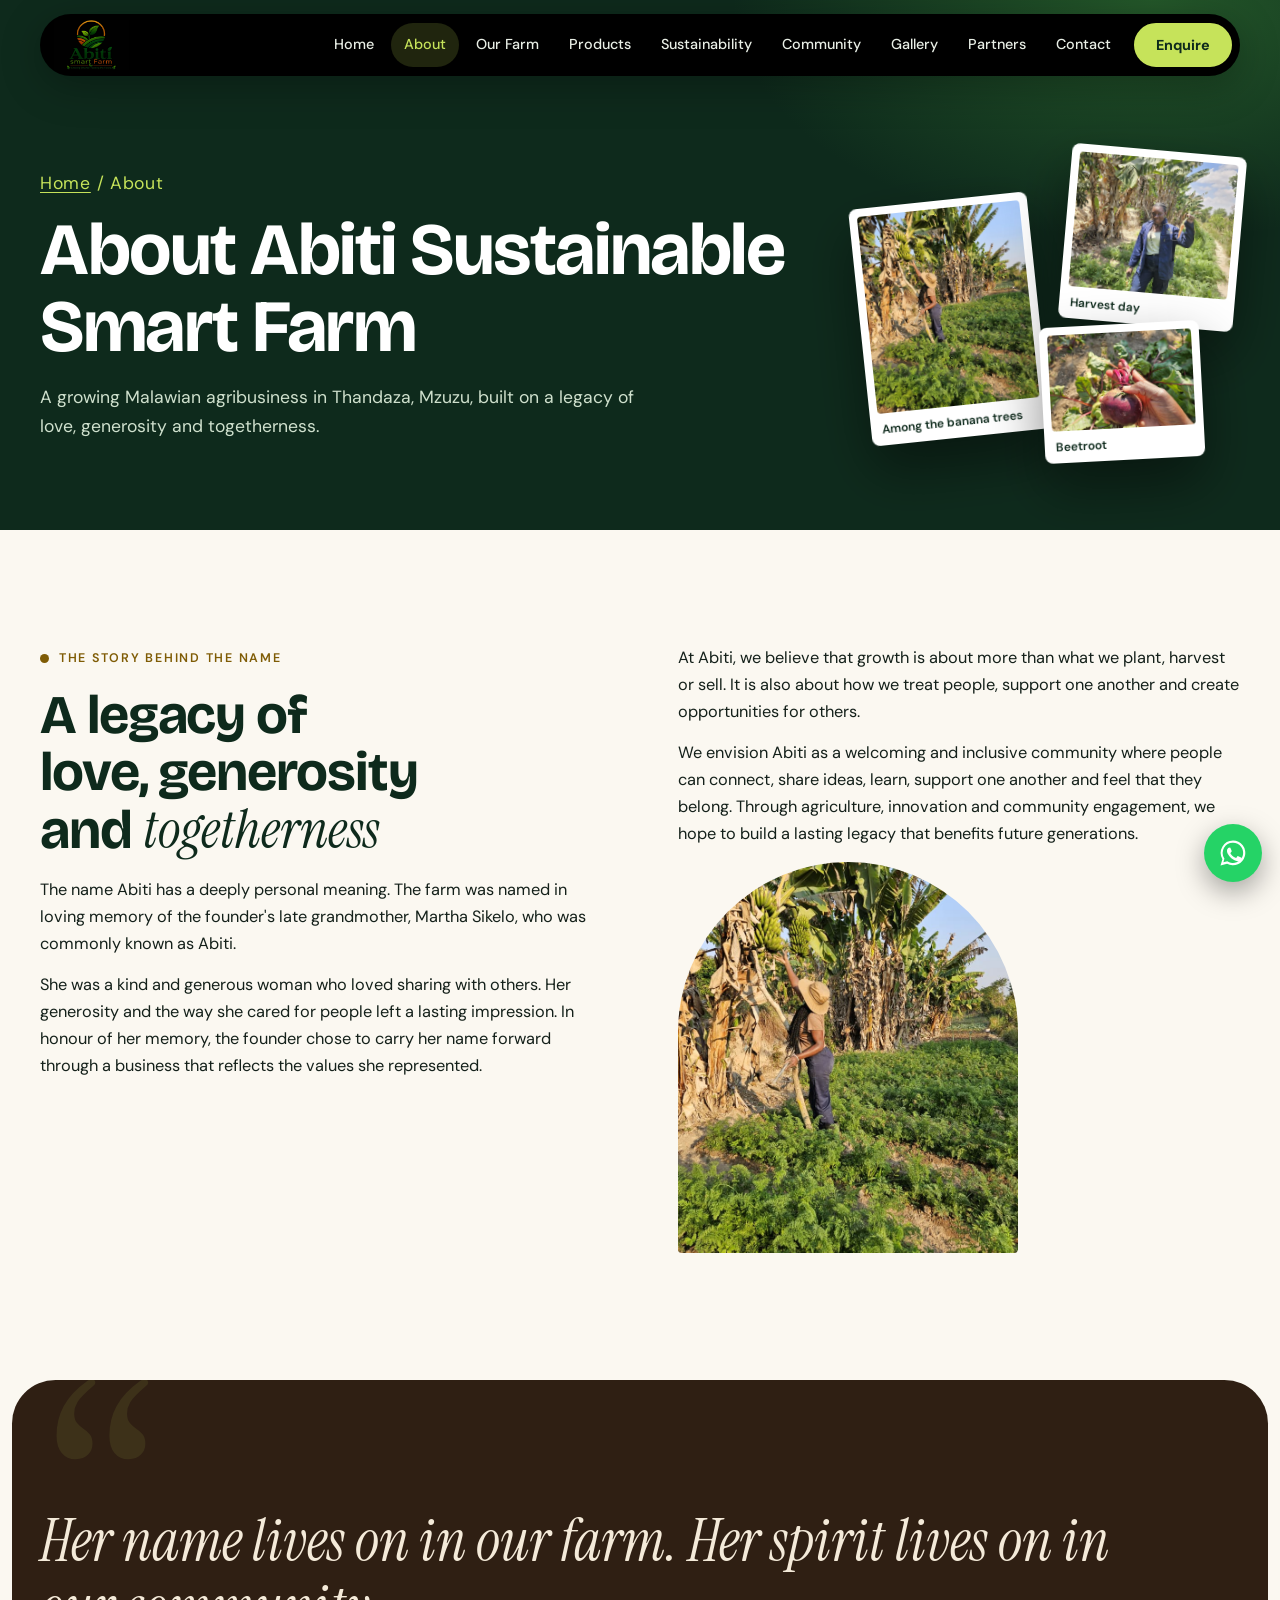
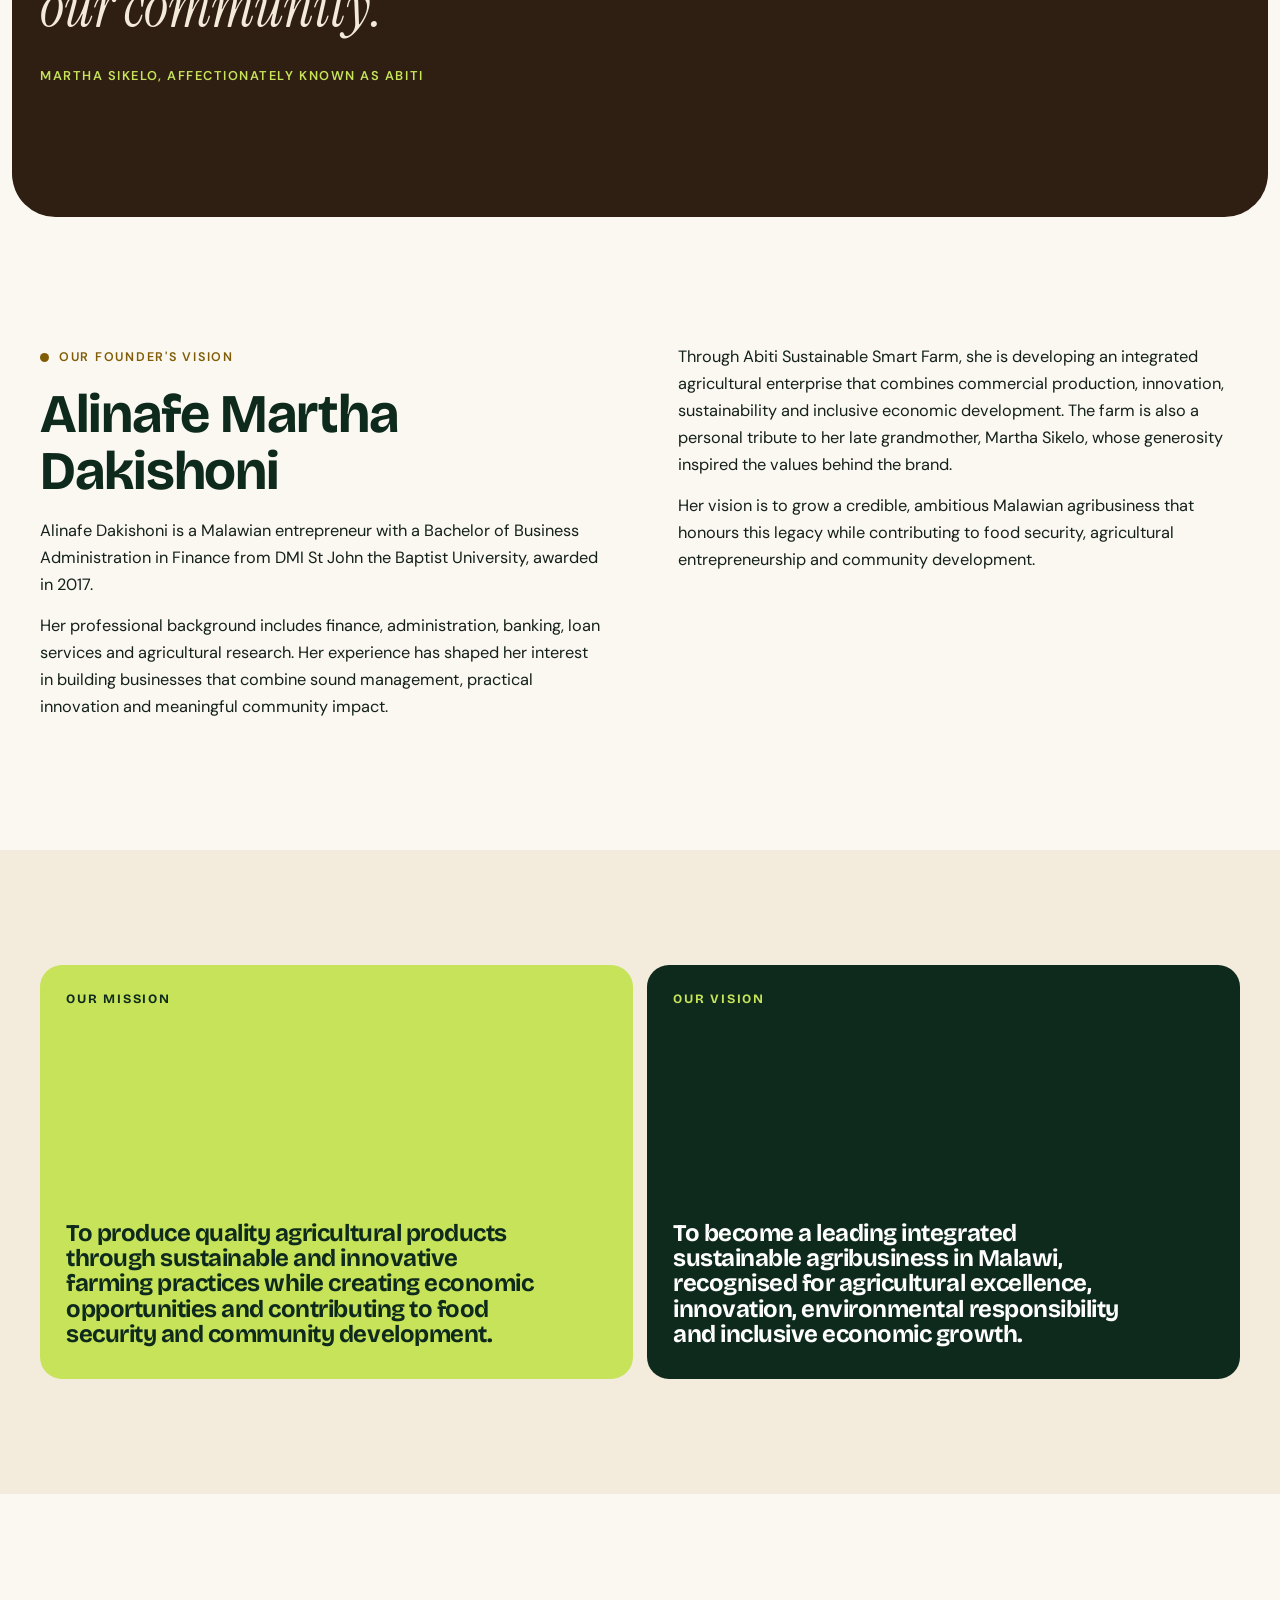
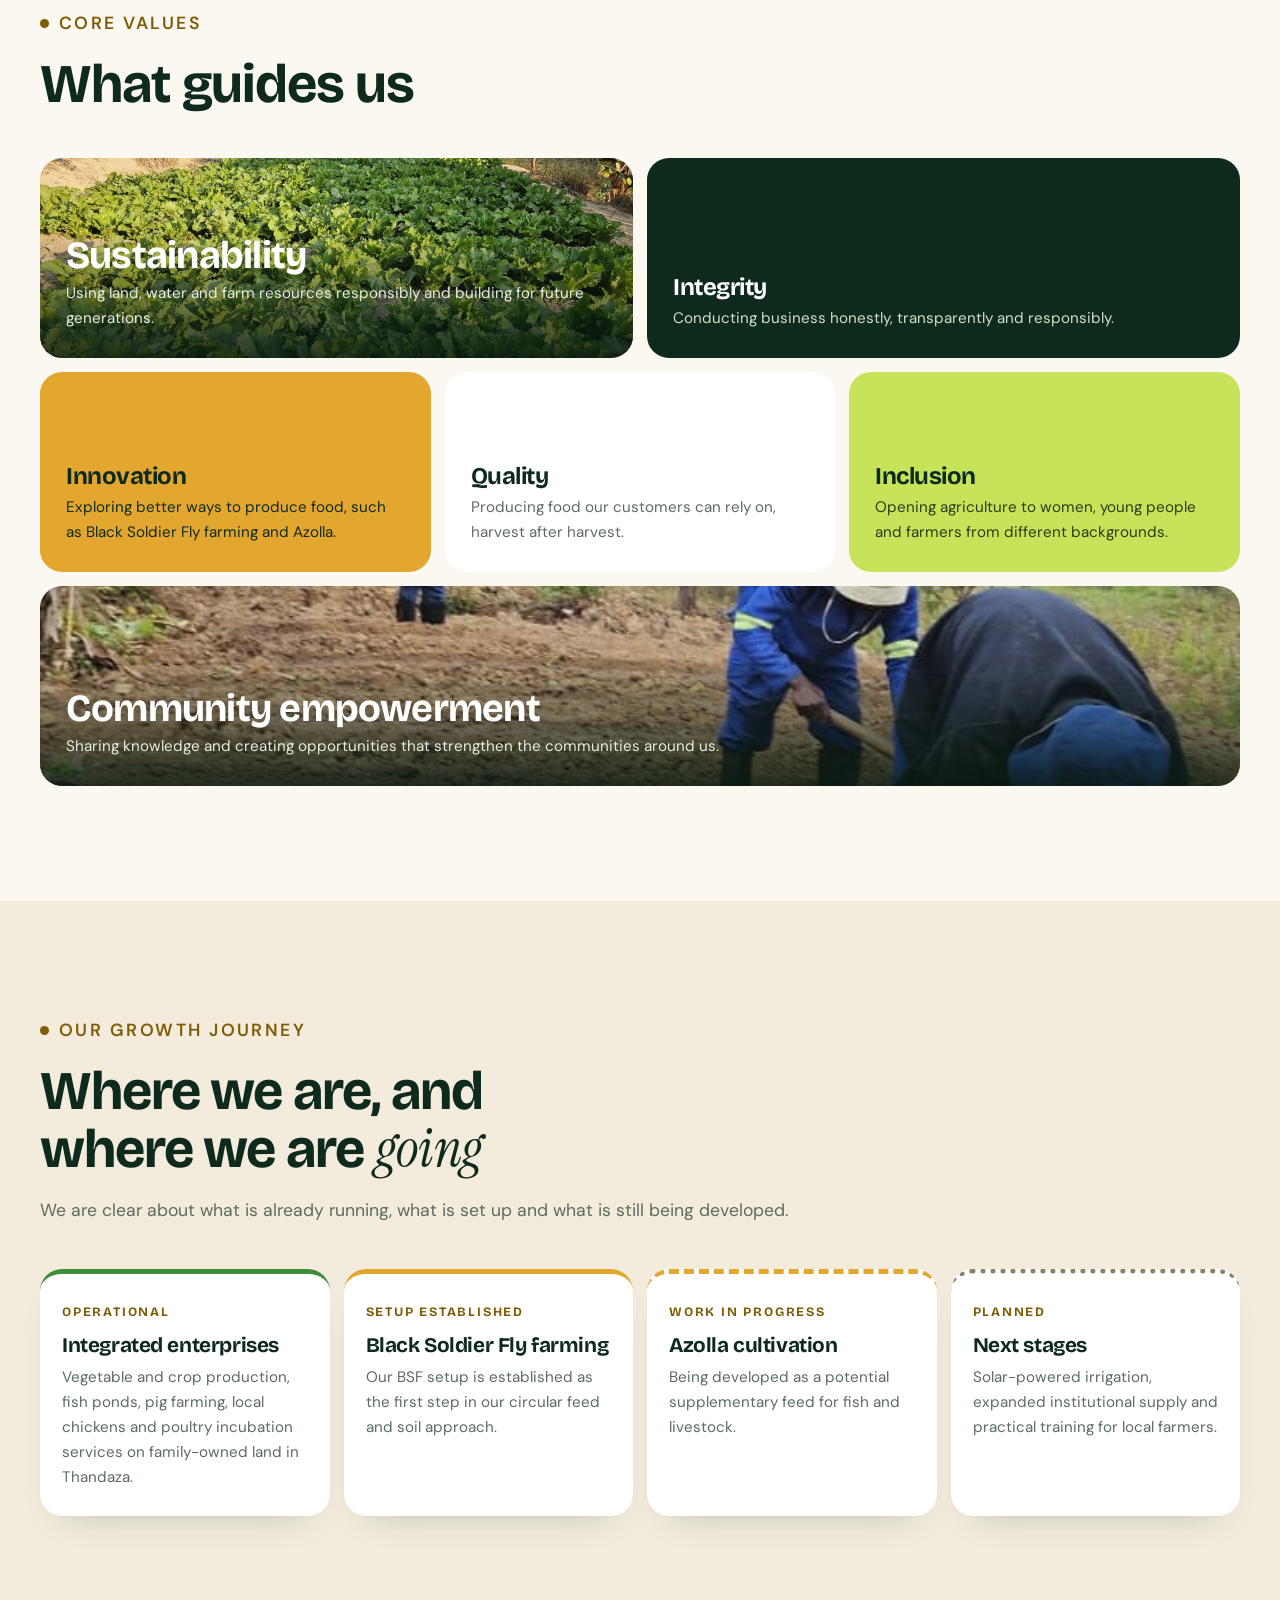
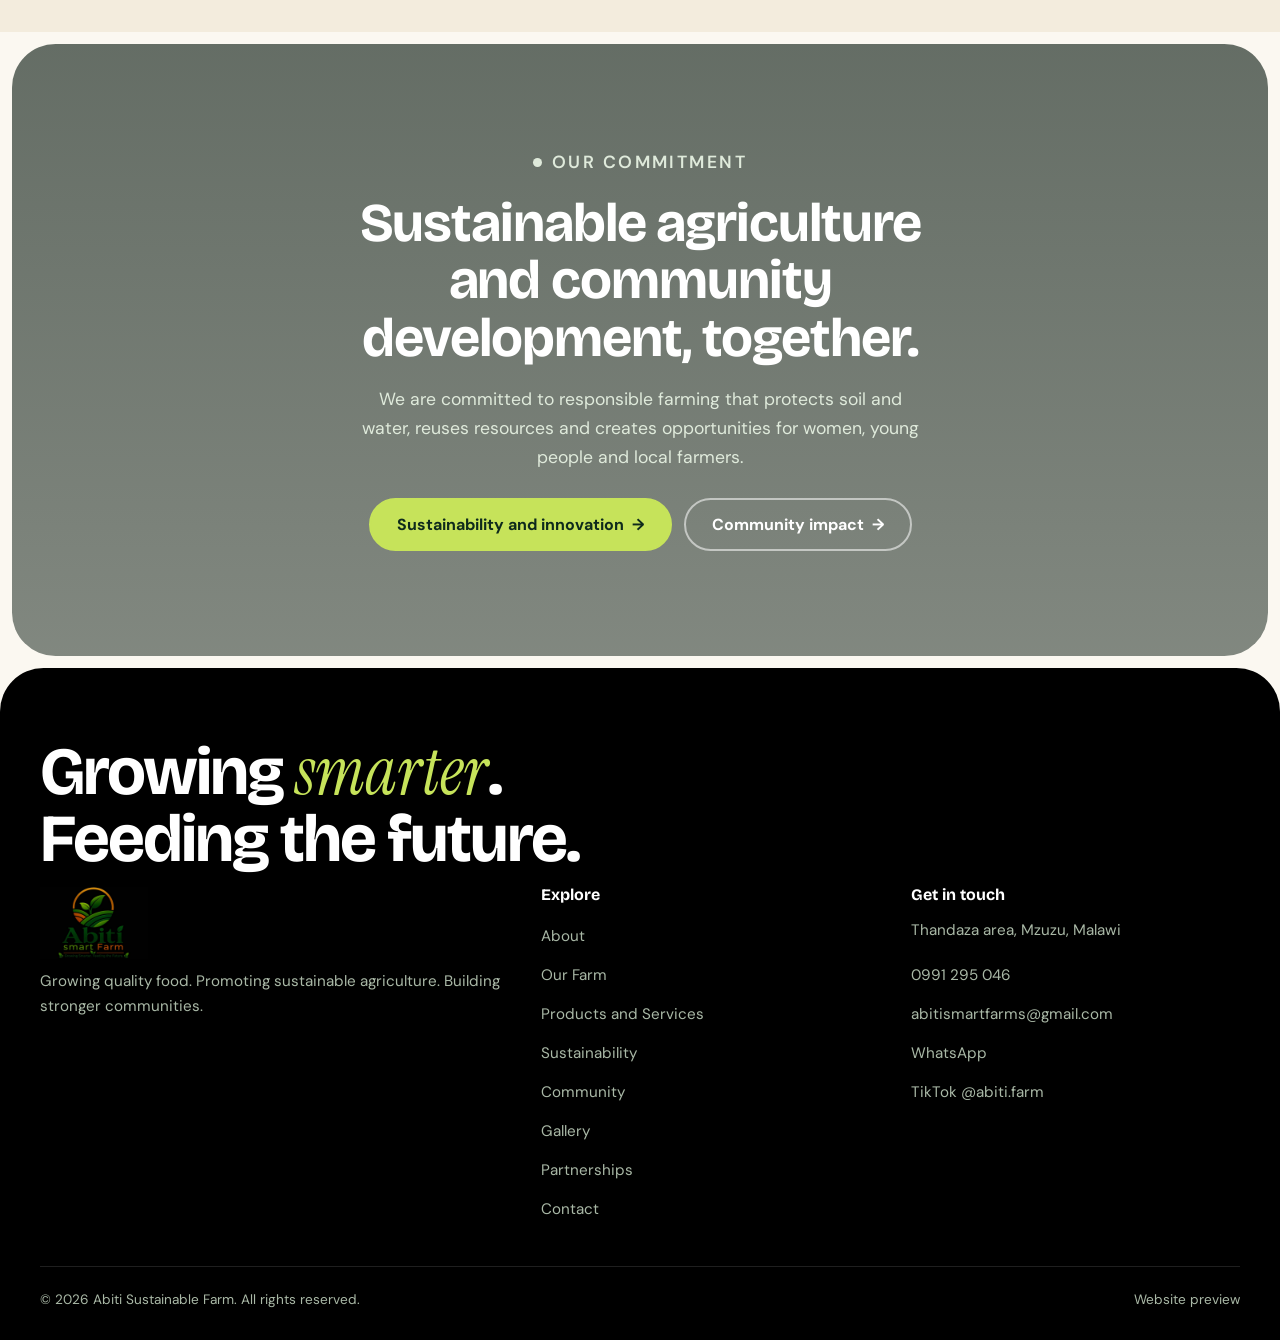
==== commit 54d157a2: "Add owner's brief content, BSF photos and farm ecosystem diagram - Rename to Abiti Sustainable Smart" ====
--- a/about.html
+++ b/about.html
@@ -2,21 +2,25 @@
 <html lang="en">
 <head>
 <meta charset="utf-8">
-<meta name="viewport" content="width=device-width, initial-scale=1">
-<title>About | Abiti Smart Farm</title>
-<meta name="description" content="The story behind the name Abiti, our founder, vision, mission and values.">
+<meta name="viewport" content="width=device-width, initial-scale=1, viewport-fit=cover">
+<title>About | Abiti Sustainable Smart Farm</title>
+<meta name="description" content="The story behind the name Abiti, our founder's vision, our mission, vision, core values, growth journey and commitment to sustainable agriculture and community development.">
 <link rel="preconnect" href="https://fonts.googleapis.com">
 <link rel="preconnect" href="https://fonts.gstatic.com" crossorigin>
 <link href="https://fonts.googleapis.com/css2?family=Bricolage+Grotesque:wght@500;600;700;800&family=DM+Sans:wght@400;500;600;700&family=Instrument+Serif:ital@1&display=swap" rel="stylesheet">
+<meta name="theme-color" content="#0e2a1c">
+<script>document.documentElement.classList.add('js')</script>
 <link rel="stylesheet" href="styles.css">
 </head>
 <body>
+<a class="skip-link" href="#main">Skip to main content</a>
 <header class="nav"><div class="nav-inner">
-<a class="brand" href="index.html" aria-label="Abiti Smart Farm home"><img src="images/logo.jpg" alt="Abiti Smart Farm logo"></a>
+<a class="brand" href="index.html" aria-label="Abiti Sustainable Smart Farm home"><img src="images/logo.jpg" alt="Abiti Sustainable Smart Farm logo"></a>
 <button class="menu-btn" aria-label="Menu" aria-expanded="false" aria-controls="menu"><span></span><span></span><span></span></button>
-<nav id="menu" class="menu"><a href="index.html">Home</a><a href="about.html" class="active">About</a><a href="farm.html">Our Farm</a><a href="products.html">Products</a><a href="sustainability.html">Sustainability</a><a href="community.html">Community</a><a href="gallery.html">Gallery</a><a href="partnerships.html">Partners</a><a href="contact.html">Contact</a><a class="btn btn-sm" href="products.html#enquire">Enquire</a></nav>
+<nav id="menu" class="menu" aria-label="Main"><a href="index.html">Home</a><a href="about.html" class="active" aria-current="page">About</a><a href="farm.html">Our Farm</a><a href="products.html">Products</a><a href="sustainability.html">Sustainability</a><a href="community.html">Community</a><a href="gallery.html">Gallery</a><a href="partnerships.html">Partners</a><a href="contact.html">Contact</a><a class="btn btn-sm" href="products.html#enquire">Enquire</a></nav>
 </div></header>
-<section class="page-head"><div class="wrap"><div><p class="crumbs"><a href="index.html">Home</a> / About</p><h1>About Abiti Smart Farm</h1><p>A developing agribusiness in Mzuzu, Malawi, built on a legacy of love, generosity and togetherness.</p></div><div class="mini" aria-hidden="true"><figure class="pol m1" data-speed="0.05"><img src="images/banana-harvest.jpg" alt=""><span>Among the banana trees</span></figure><figure class="pol m2" data-speed="-0.04"><img src="images/carrot-farmer.jpg" alt=""><span>Harvest day</span></figure><figure class="pol m3" data-speed="0.07"><img src="images/beetroot-hand.jpg" alt=""><span>Beetroot</span></figure></div></div></section>
+<main id="main" tabindex="-1">
+<section class="page-head"><div class="wrap"><div><p class="crumbs"><a href="index.html">Home</a> / About</p><h1>About Abiti Sustainable Smart Farm</h1><p>A growing Malawian agribusiness in Thandaza, Mzuzu, built on a legacy of love, generosity and togetherness.</p></div><div class="mini" aria-hidden="true"><figure class="pol m1" data-speed="0.05"><img src="images/banana-harvest.jpg" alt=""><span>Among the banana trees</span></figure><figure class="pol m2" data-speed="-0.04"><img src="images/carrot-farmer.jpg" alt=""><span>Harvest day</span></figure><figure class="pol m3" data-speed="0.07"><img src="images/beetroot-hand.jpg" alt=""><span>Beetroot</span></figure></div></div></section>
 <section class="section"><div class="wrap split" style="align-items:start">
 <div class="rv"><p class="eyebrow dark">The story behind the name</p><h2>A legacy of love, generosity and <em>togetherness</em></h2>
 <p>The name Abiti has a deeply personal meaning. The farm was named in loving memory of the founder's late grandmother, Martha Sikelo, who was commonly known as Abiti.</p>
@@ -26,30 +30,39 @@
 <img src="images/banana-harvest.jpg" alt="Checking the banana trees" loading="lazy" style="border-radius:999px 999px 22px 22px;width:100%;max-width:340px;aspect-ratio:4/4.6;object-fit:cover;margin-top:10px"></div>
 </div></section>
 <section class="quote-block"><div class="wrap rv"><blockquote>Her name lives on in our farm. Her spirit lives on in our community.</blockquote><cite>Martha Sikelo, affectionately known as Abiti</cite></div></section>
-<section class="section"><div class="wrap"><div class="fbento rv">
-<div class="fb sp3 dark rows2"><div class="n">Our vision</div><h3>To build an innovative and sustainable agribusiness that contributes to food security while creating opportunities and a welcoming community where people can grow and thrive together.</h3></div><div class="fb sp3 lime"><div class="n">Our mission</div><h3>To produce quality agricultural products, provide reliable farming services, promote responsible farming practices and create opportunities that improve livelihoods and strengthen communities.</h3></div>
-</div></div></section>
-<section class="section cream" id="values"><div class="wrap"><div class="section-head rv"><p class="eyebrow dark">Core values</p><h2>What guides us</h2></div>
-<div class="fbento rv"><div class="fb sp3 photo"><img src="images/planting-team.jpg" alt="" loading="lazy"><h3>Generosity</h3><p>Sharing knowledge, opportunities and resources.</p></div><div class="fb sp3 dark"><h3>Community</h3><p>Creating a place where people feel welcome and valued.</p></div><div class="fb sp2 lime"><h3>Sustainability</h3><p>Using resources responsibly and building for the future.</p></div><div class="fb sp2 white"><h3>Innovation</h3><p>Exploring better ways to produce food and manage farm resources.</p></div><div class="fb sp2 orange"><h3>Integrity</h3><p>Conducting business honestly and responsibly.</p></div><div class="fb sp3 white"><h3>Inclusivity</h3><p>Welcoming people from different backgrounds.</p></div><div class="fb sp3 photo"><img src="images/leafy-greens.jpg" alt="" loading="lazy"><h3>Growth</h3><p>Continuously learning, improving and helping others progress.</p></div></div></div></section>
-<section class="band" style="--img:url(images/leafy-rows.jpg)"><div class="wrap rv"><p class="eyebrow">Growing together</p><h2>Growing food. Growing opportunities. Growing together.</h2><div class="hero-cta"><a href="contact.html" class="btn">Contact us</a></div></div></section>
 <section class="section"><div class="wrap split" style="align-items:start">
-<div class="rv"><p class="eyebrow dark">Our founder</p><h2>Alinafe Martha Dakishoni</h2>
+<div class="rv"><p class="eyebrow dark">Our founder's vision</p><h2>Alinafe Martha Dakishoni</h2>
 <p>Alinafe Dakishoni is a Malawian entrepreneur with a Bachelor of Business Administration in Finance from DMI St John the Baptist University, awarded in 2017.</p>
 <p>Her professional background includes finance, administration, banking, loan services and agricultural research. Her experience has shaped her interest in building businesses that combine sound management, practical innovation and meaningful community impact.</p></div>
-<div class="rv"><p>Through Abiti Smart Farm, she is working to develop an integrated agricultural enterprise that produces food, creates opportunities and promotes responsible farming practices. The farm is also a personal tribute to her late grandmother, Martha Sikelo, whose generosity inspired the values behind the brand.</p>
-<p>Her vision is to grow a business that honours this legacy while contributing to agriculture, entrepreneurship and community development in Malawi.</p></div>
+<div class="rv"><p>Through Abiti Sustainable Smart Farm, she is developing an integrated agricultural enterprise that combines commercial production, innovation, sustainability and inclusive economic development. The farm is also a personal tribute to her late grandmother, Martha Sikelo, whose generosity inspired the values behind the brand.</p>
+<p>Her vision is to grow a credible, ambitious Malawian agribusiness that honours this legacy while contributing to food security, agricultural entrepreneurship and community development.</p></div>
 </div></section>
+<section class="section cream"><div class="wrap"><div class="fbento rv">
+<div class="fb sp3 lime rows2"><div class="n">Our mission</div><h3>To produce quality agricultural products through sustainable and innovative farming practices while creating economic opportunities and contributing to food security and community development.</h3></div><div class="fb sp3 dark rows2"><div class="n">Our vision</div><h3>To become a leading integrated sustainable agribusiness in Malawi, recognised for agricultural excellence, innovation, environmental responsibility and inclusive economic growth.</h3></div>
+</div></div></section>
+<section class="section" id="values"><div class="wrap"><div class="section-head rv"><p class="eyebrow dark">Core values</p><h2>What guides us</h2></div>
+<div class="fbento rv"><div class="fb sp3 photo"><img src="images/leafy-greens.jpg" alt="" loading="lazy"><h3>Sustainability</h3><p>Using land, water and farm resources responsibly and building for future generations.</p></div><div class="fb sp3 dark"><h3>Integrity</h3><p>Conducting business honestly, transparently and responsibly.</p></div><div class="fb sp2 gold"><h3>Innovation</h3><p>Exploring better ways to produce food, such as Black Soldier Fly farming and Azolla.</p></div><div class="fb sp2 white"><h3>Quality</h3><p>Producing food our customers can rely on, harvest after harvest.</p></div><div class="fb sp2 lime"><h3>Inclusion</h3><p>Opening agriculture to women, young people and farmers from different backgrounds.</p></div><div class="fb sp6 photo"><img src="images/planting-team.jpg" alt="" loading="lazy"><h3>Community empowerment</h3><p>Sharing knowledge and creating opportunities that strengthen the communities around us.</p></div></div></div></section>
+<section class="section cream"><div class="wrap"><div class="section-head rv"><p class="eyebrow dark">Our growth journey</p><h2>Where we are, and where we are <em>going</em></h2><p>We are clear about what is already running, what is set up and what is still being developed.</p></div>
+<ol class="journey rv">
+<li><span class="n">Operational</span><h3>Integrated enterprises</h3><p>Vegetable and crop production, fish ponds, pig farming, local chickens and poultry incubation services on family-owned land in Thandaza.</p></li>
+<li class="est"><span class="n">Setup established</span><h3>Black Soldier Fly farming</h3><p>Our BSF setup is established as the first step in our circular feed and soil approach.</p></li>
+<li class="wip"><span class="n">Work in progress</span><h3>Azolla cultivation</h3><p>Being developed as a potential supplementary feed for fish and livestock.</p></li>
+<li class="plan"><span class="n">Planned</span><h3>Next stages</h3><p>Solar-powered irrigation, expanded institutional supply and practical training for local farmers.</p></li>
+</ol></div></section>
+<section class="band" style="--img:url(images/leafy-rows.jpg)"><div class="wrap rv"><p class="eyebrow">Our commitment</p><h2>Sustainable agriculture and community development, together.</h2><p>We are committed to responsible farming that protects soil and water, reuses resources and creates opportunities for women, young people and local farmers.</p><div class="hero-cta"><a href="sustainability.html" class="btn">Sustainability and innovation</a><a href="community.html" class="btn btn-ghost">Community impact</a></div></div></section>
 
+</main>
 <footer class="footer"><div class="wrap">
 <p class="footer-big">Growing <em>smarter</em>.<br>Feeding the future.</p>
 <div class="footer-top">
-<div><img src="images/logo.jpg" alt="Abiti Smart Farm" style="height:72px;margin-bottom:10px"><p>Growing food. Growing opportunities. Growing together.</p></div>
-<div><h4>Explore</h4><a href="about.html">About</a><a href="farm.html">Our Farm</a><a href="products.html">Products and Services</a><a href="sustainability.html">Sustainability</a><a href="community.html">Community</a><a href="gallery.html">Gallery</a><a href="partnerships.html">Partnerships</a><a href="contact.html">Contact</a></div>
-<div><h4>Get in touch</h4><p>Thandaza area, Mzuzu, Malawi</p><a href="tel:+265991295046">0991 295 046</a><a href="mailto:abitismartfarms@gmail.com">abitismartfarms@gmail.com</a><a href="https://wa.me/265991295046" target="_blank" rel="noopener">WhatsApp</a><a href="https://www.tiktok.com/@abiti.farm" target="_blank" rel="noopener">TikTok @abiti.farm</a></div>
+<div><img src="images/logo.jpg" alt="Abiti Sustainable Smart Farm" style="height:72px;margin-bottom:10px"><p>Growing quality food. Promoting sustainable agriculture. Building stronger communities.</p></div>
+<div><h3 aria-level="2">Explore</h3><a href="about.html">About</a><a href="farm.html">Our Farm</a><a href="products.html">Products and Services</a><a href="sustainability.html">Sustainability</a><a href="community.html">Community</a><a href="gallery.html">Gallery</a><a href="partnerships.html">Partnerships</a><a href="contact.html">Contact</a></div>
+<div><h3 aria-level="2">Get in touch</h3><p>Thandaza area, Mzuzu, Malawi</p><a href="tel:+265991295046">0991 295 046</a><a href="mailto:abitismartfarms@gmail.com">abitismartfarms@gmail.com</a><a href="https://wa.me/265991295046" target="_blank" rel="noopener">WhatsApp<span class="sr-only"> (opens in a new tab)</span></a><a href="https://www.tiktok.com/@abiti.farm" target="_blank" rel="noopener">TikTok @abiti.farm<span class="sr-only"> (opens in a new tab)</span></a></div>
 </div>
-<div class="footer-inner"><p>&copy; <span id="year"></span> Abiti Smart Farm. All rights reserved.</p><p>Website preview</p></div>
-</div></footer>
-<a class="wa-float" href="https://wa.me/265991295046" target="_blank" rel="noopener" aria-label="Chat with us on WhatsApp"><svg viewBox="0 0 24 24" aria-hidden="true"><path d="M12.04 2a9.9 9.9 0 0 0-8.5 14.9L2 22l5.25-1.38A9.9 9.9 0 1 0 12.04 2zm0 1.8a8.1 8.1 0 1 1-4.3 15l-.3-.18-3.1.82.83-3.02-.2-.31A8.1 8.1 0 0 1 12.04 3.8zm-3.1 3.9c-.2 0-.5.07-.77.37-.26.3-1 1-1 2.4s1.03 2.8 1.17 3c.14.2 2 3.2 4.9 4.35 2.4.95 2.9.76 3.4.7.52-.05 1.7-.7 1.93-1.37.24-.67.24-1.25.17-1.37-.07-.12-.26-.2-.55-.34-.3-.15-1.7-.84-1.97-.94-.26-.1-.46-.14-.65.15-.2.3-.75.94-.92 1.13-.17.2-.34.22-.63.07-.3-.15-1.24-.46-2.36-1.45-.87-.78-1.46-1.74-1.63-2.03-.17-.3-.02-.46.13-.6.13-.14.3-.34.44-.5.15-.17.2-.3.3-.5.1-.2.05-.37-.02-.52-.07-.15-.65-1.6-.9-2.17-.23-.55-.47-.5-.65-.5z"/></svg></a>
+<div class="footer-inner"><p>&copy; <span id="year"></span> Abiti Sustainable Farm. All rights reserved.</p><p>Website preview</p></div>
+</div>
+<a class="wa-float" href="https://wa.me/265991295046" target="_blank" rel="noopener" aria-label="Chat with us on WhatsApp (opens in a new tab)"><svg viewBox="0 0 24 24" aria-hidden="true"><path d="M12.04 2a9.9 9.9 0 0 0-8.5 14.9L2 22l5.25-1.38A9.9 9.9 0 1 0 12.04 2zm0 1.8a8.1 8.1 0 1 1-4.3 15l-.3-.18-3.1.82.83-3.02-.2-.31A8.1 8.1 0 0 1 12.04 3.8zm-3.1 3.9c-.2 0-.5.07-.77.37-.26.3-1 1-1 2.4s1.03 2.8 1.17 3c.14.2 2 3.2 4.9 4.35 2.4.95 2.9.76 3.4.7.52-.05 1.7-.7 1.93-1.37.24-.67.24-1.25.17-1.37-.07-.12-.26-.2-.55-.34-.3-.15-1.7-.84-1.97-.94-.26-.1-.46-.14-.65.15-.2.3-.75.94-.92 1.13-.17.2-.34.22-.63.07-.3-.15-1.24-.46-2.36-1.45-.87-.78-1.46-1.74-1.63-2.03-.17-.3-.02-.46.13-.6.13-.14.3-.34.44-.5.15-.17.2-.3.3-.5.1-.2.05-.37-.02-.52-.07-.15-.65-1.6-.9-2.17-.23-.55-.47-.5-.65-.5z"/></svg></a>
+</footer>
 <script src="script.js"></script>
 </body>
 </html>
--- a/styles.css
+++ b/styles.css
@@ -1,13 +1,14 @@
 :root { --font-display: 'Bricolage Grotesque'; --font-accent: 'Instrument Serif'; --font-body: 'DM Sans'; }
-/* Abiti Smart Farm: earthy, editorial, photo-led.
+/* Abiti Sustainable Smart Farm: earthy, editorial, photo-led.
+   Brand colours from the owner's brief: forest green, leaf green, gold and white.
    Layout idea: dark forest hero with arch-shaped photos, soft cream sections, a black floating nav that matches the logo. */
 :root {
   --forest: #0e2a1c;
   --forest-2: #16402b;
   --leaf: #3f8f3a;
   --lime: #c6e35a;
-  --carrot: #ef7d22;
-  --carrot-deep: #c2570c;
+  --gold: #e3a72f;
+  --gold-deep: #7f5c05; /* gold for text on light backgrounds, 5:1 on cream */
   --cream: #f3ecdd;
   --paper: #fbf8f1;
   --clay: #5a3a24;
@@ -22,7 +23,7 @@
 
   /* legacy aliases used by admin screens */
   --green-900: var(--forest); --green-800: var(--forest-2); --green-700: #1f5a35; --green-500: var(--leaf);
-  --orange: var(--carrot-deep); --gold: var(--lime);
+  --orange: var(--gold-deep);
 }
 * { box-sizing: border-box; margin: 0; }
 html { scroll-behavior: smooth; }
@@ -35,11 +36,11 @@
 h2 { font-size: clamp(2rem, 4.6vw, 3.4rem); color: var(--forest); margin-bottom: 18px; }
 h3 { font-size: 1.35rem; color: var(--forest); }
 em, .accent { font-family: var(--f-accent); font-style: italic; font-weight: 400; letter-spacing: 0; }
-:focus-visible { outline: 3px solid var(--carrot); outline-offset: 3px; border-radius: 6px; }
+:focus-visible { outline: 3px solid var(--forest); outline-offset: 3px; box-shadow: 0 0 0 3px #fff; }
 
 .eyebrow { display: inline-flex; align-items: center; gap: 10px; font-size: .78rem; font-weight: 600; letter-spacing: .14em; text-transform: uppercase; color: var(--lime); margin-bottom: 18px; }
 .eyebrow::before { content: ""; width: 9px; height: 9px; border-radius: 50%; background: currentColor; }
-.eyebrow.dark { color: var(--carrot-deep); }
+.eyebrow.dark { color: var(--gold-deep); }
 
 .btn { display: inline-flex; align-items: center; justify-content: center; gap: 8px; background: var(--lime); color: var(--forest); padding: 14px 26px; border-radius: 999px; font-weight: 700; border: 2px solid var(--lime); cursor: pointer; font: 700 1rem var(--f-body); transition: transform .25s, background .25s, box-shadow .25s; }
 .btn:hover { transform: translateY(-3px); box-shadow: 0 10px 24px rgba(0,0,0,.18); }
@@ -72,31 +73,8 @@
   .nav-inner { position: relative; }
 }
 
-/* ---------- Hero ---------- */
-.hero { position: relative; background: var(--forest); color: #fff; overflow: hidden; padding: 150px 0 0; isolation: isolate; }
-.hero::before { content: ""; position: absolute; inset: 0; z-index: -1; background: radial-gradient(900px 500px at 85% 20%, rgba(63,143,58,.45), transparent 60%), radial-gradient(700px 500px at 0% 100%, rgba(239,125,34,.18), transparent 60%); }
-.hero::after { content: ""; position: absolute; inset: 0; z-index: -1; opacity: .08; background-image: url("data:image/svg+xml;utf8,<svg xmlns='http://www.w3.org/2000/svg' width='160' height='160'><filter id='n'><feTurbulence type='fractalNoise' baseFrequency='.9' numOctaves='2'/></filter><rect width='100%' height='100%' filter='url(%23n)'/></svg>"); }
-.hero-grid { display: grid; grid-template-columns: 1.05fr .95fr; gap: clamp(24px, 5vw, 70px); align-items: center; padding-bottom: 70px; }
-.hero h1 { font-size: clamp(2.9rem, 7.4vw, 6rem); color: #fff; margin-bottom: 24px; }
-.hero h1 em { color: var(--lime); }
-.hero .lead { font-size: clamp(1.05rem, 1.8vw, 1.25rem); color: #d5e2d4; max-width: 31em; }
+/* ---------- Shared: call-to-action row ---------- */
 .hero-cta { display: flex; flex-wrap: wrap; gap: 12px; margin-top: 26px; }
-.facts { display: flex; flex-wrap: wrap; gap: 10px 28px; margin-top: 38px; padding-top: 24px; border-top: 1px solid rgba(255,255,255,.16); font-size: .92rem; color: #cfe0cd; }
-.facts b { display: block; font-family: var(--f-display); font-size: 1.5rem; color: #fff; }
-.hero-art { position: relative; aspect-ratio: 1 / 1.08; }
-.arch { position: absolute; overflow: hidden; border: 4px solid var(--forest); box-shadow: 0 24px 50px rgba(0,0,0,.4); }
-.arch img { width: 100%; height: 100%; object-fit: cover; }
-.arch.b img { object-position: 12% 45%; }
-.arch.a { width: 60%; height: 78%; left: 0; top: 8%; border-radius: 999px 999px 26px 26px; }
-.arch.b { width: 46%; height: 52%; right: 0; top: 0; border-radius: 999px 999px 26px 26px; }
-.arch.c { width: 46%; height: 40%; right: 4%; bottom: 0; border-radius: 26px 26px 999px 999px; }
-.sticker { position: absolute; left: 44%; bottom: 6%; z-index: 3; width: 108px; height: 108px; border-radius: 50%; background: var(--carrot); color: #fff; display: grid; place-items: center; text-align: center; font: 700 .8rem/1.15 var(--f-display); transform: rotate(-10deg); padding: 10px; box-shadow: 0 10px 24px rgba(0,0,0,.35); animation: wobble 6s ease-in-out infinite; }
-@keyframes wobble { 50% { transform: rotate(6deg) scale(1.04); } }
-@media (max-width: 900px) { .hero-grid { grid-template-columns: 1fr; } .hero-art { max-width: 520px; width: 100%; margin-inline: auto; } }
-
-.hero-copy > * { animation: up .8s both; }
-.hero-copy > *:nth-child(2) { animation-delay: .08s; } .hero-copy > *:nth-child(3) { animation-delay: .16s; }
-.hero-copy > *:nth-child(4) { animation-delay: .24s; } .hero-copy > *:nth-child(5) { animation-delay: .32s; }
 @keyframes up { from { opacity: 0; transform: translateY(26px); } }
 
 /* ---------- Marquee ---------- */
@@ -118,7 +96,7 @@
 .split { display: grid; grid-template-columns: 1fr 1fr; gap: clamp(32px, 6vw, 90px); align-items: center; }
 @media (max-width: 860px) { .split { grid-template-columns: 1fr; } }
 .statement { font: 700 clamp(1.7rem, 3.8vw, 3rem)/1.15 var(--f-display); letter-spacing: -.02em; color: var(--forest); max-width: 18em; }
-.statement em { color: var(--carrot-deep); }
+.statement em { color: var(--gold-deep); }
 
 .duo { position: relative; padding-bottom: 14%; }
 .duo .p1 { width: 82%; aspect-ratio: 4/5; object-fit: cover; border-radius: 999px 999px var(--radius) var(--radius); }
@@ -135,8 +113,8 @@
 .tile h3 { color: #fff; font-size: 1.4rem; margin-bottom: 2px; }
 .tile p { margin: 0; font-size: .9rem; color: #d8e6d6; }
 .tile.wide { grid-column: span 2; } .tile.tall { grid-row: span 2; }
-.tile.solid { background: var(--carrot); align-items: flex-start; } .tile.solid::after { display: none; }
-.tile.solid h3, .tile.solid p { color: #fff; } .tile.solid h3 { font-size: 1.7rem; }
+.tile.solid { background: var(--gold); align-items: flex-start; } .tile.solid::after { display: none; }
+.tile.solid h3, .tile.solid p { color: var(--forest); } .tile.solid h3 { font-size: 1.7rem; }
 @media (max-width: 900px) { .bento { grid-template-columns: repeat(2, 1fr); grid-auto-rows: 200px; } }
 @media (max-width: 520px) { .bento { grid-template-columns: 1fr; } .tile.wide { grid-column: auto; } }
 
@@ -152,7 +130,7 @@
 .product h3 { margin-bottom: 6px; }
 .product p { font-size: .92rem; color: var(--muted); }
 .price { margin-top: auto; display: flex; justify-content: space-between; align-items: baseline; font-variant-numeric: tabular-nums; border-top: 1px dashed var(--line); padding-top: 12px; }
-.price strong { font: 700 1.05rem var(--f-display); color: var(--carrot-deep); }
+.price strong { font: 700 1.05rem var(--f-display); color: var(--gold-deep); }
 .price span { font-size: .82rem; color: var(--muted); }
 .ph { aspect-ratio: 4/3.2; display: grid; place-items: center; background: repeating-linear-gradient(135deg, #ecf3dc, #ecf3dc 14px, #e3edd0 14px, #e3edd0 28px); color: var(--forest-2); font-size: .85rem; font-weight: 600; }
 .tabs { display: flex; flex-wrap: wrap; gap: 10px; margin-bottom: 34px; }
@@ -178,7 +156,7 @@
 .section:not(.cream):not(.sand):not(.dark) .value { background: var(--cream); }
 .value h3 { font-size: 1.2rem; margin-bottom: 8px; }
 .value p { margin: 0; font-size: .95rem; color: var(--muted); }
-.badge { display: inline-block; font-size: .72rem; font-weight: 700; text-transform: uppercase; letter-spacing: .1em; padding: 4px 12px; border-radius: 999px; background: #fde2c4; color: #8a3f05; margin-bottom: 12px; }
+.badge { display: inline-block; font-size: .72rem; font-weight: 700; text-transform: uppercase; letter-spacing: .1em; padding: 4px 12px; border-radius: 999px; background: #f7e6b0; color: #6b4c00; margin-bottom: 12px; }
 .badge.green { background: #e3f0c8; color: var(--forest-2); }
 .notice { background: var(--cream); border-radius: 14px; padding: 16px 20px; font-size: .95rem; margin: 18px 0; border: 1px dashed #c9bb98; }
 .ticks { list-style: none; padding: 0; margin: 18px 0; }
@@ -214,7 +192,6 @@
 .lightbox { position: fixed; inset: 0; background: rgba(5,15,10,.92); display: none; place-items: center; z-index: 100; padding: 20px; }
 .lightbox.open { display: grid; }
 .lightbox img { max-height: 90vh; max-width: 100%; border-radius: 16px; }
-.lightbox button { position: absolute; top: 14px; right: 20px; background: none; border: 0; color: #fff; font-size: 2.6rem; cursor: pointer; }
 
 /* ---------- CTA ---------- */
 .cta { background: var(--lime); color: var(--forest); padding: clamp(60px, 8vw, 100px) 0; position: relative; overflow: hidden; }
@@ -228,18 +205,18 @@
 /* ---------- Forms / contact ---------- */
 .info { list-style: none; padding: 0; margin-top: 24px; }
 .info li { display: flex; flex-direction: column; padding: 14px 0; border-bottom: 1px solid var(--line); }
-.info strong { font-size: .76rem; text-transform: uppercase; letter-spacing: .12em; color: var(--carrot-deep); }
+.info strong { font-size: .76rem; text-transform: uppercase; letter-spacing: .12em; color: var(--gold-deep); }
 .contact-actions { display: flex; flex-wrap: wrap; gap: 12px; margin: 20px 0 6px; }
 .form { background: var(--cream); padding: 32px; border-radius: 28px; display: grid; gap: 16px; }
 .form label { display: grid; gap: 6px; font-weight: 600; font-size: .92rem; }
-.form input, .form select, .form textarea { font: inherit; font-weight: 400; padding: 13px 15px; border: 1.5px solid #d9ceb4; border-radius: 12px; background: #fff; }
-.form input:focus, .form select:focus, .form textarea:focus { outline: 3px solid rgba(63,143,58,.35); border-color: var(--leaf); }
+.form input, .form select, .form textarea { font: inherit; font-weight: 400; padding: 13px 15px; border: 1.5px solid #8a8268; border-radius: 12px; background: #fff; min-height: 48px; }
+.form input:focus, .form select:focus, .form textarea:focus { border-color: var(--forest); }
 .form-note { margin: 0; font-size: .92rem; }
 
 /* ---------- Footer ---------- */
 .footer { background: #000; color: #a9b8a6; padding: 70px 0 28px; }
 .footer-top { display: grid; grid-template-columns: 1.4fr 1fr 1fr; gap: 40px; padding-bottom: 36px; margin-bottom: 22px; border-bottom: 1px solid rgba(255,255,255,.12); }
-.footer h4 { color: #fff; margin-bottom: 14px; font-size: 1rem; letter-spacing: 0; }
+.footer h3, .footer h4 { color: #fff; margin-bottom: 14px; font-size: 1rem; letter-spacing: 0; }
 .footer-top a { display: block; font-size: .95rem; margin-bottom: 8px; }
 .footer-top a:hover { color: var(--lime); }
 .footer-top p { font-size: .95rem; }
@@ -282,7 +259,7 @@
 a.kpi:hover { border-color: var(--leaf); }
 .acard { background: #fff; border: 1px solid var(--line); border-radius: 16px; padding: 14px 18px; margin-top: 12px; }
 .acard summary { cursor: pointer; }
-.acard.unread { border-left: 4px solid var(--carrot); }
+.acard.unread { border-left: 4px solid var(--gold); }
 .aform { display: grid; grid-template-columns: repeat(auto-fit, minmax(180px, 1fr)); gap: 14px; margin-top: 14px; }
 .aform label { display: grid; gap: 5px; font-size: .85rem; font-weight: 600; }
 .aform .wide { grid-column: 1 / -1; }
@@ -306,16 +283,10 @@
 
 /* ---------- Upgrades: collage hero, elastic gallery, parallax bands, feature bento ---------- */
 @view-transition { navigation: auto; }
-.collage { position: relative; aspect-ratio: 1 / 1.05; }
-.pol { position: absolute; background: #fff; padding: 10px 10px 40px; border-radius: 8px; box-shadow: 0 26px 55px rgba(0,0,0,.45); transform: translateY(var(--py, 0px)) rotate(var(--r, 0deg)); transition: transform .5s cubic-bezier(.2,.7,.2,1), box-shadow .5s; will-change: transform; }
+.pol { position: absolute; background: #fff; padding: 10px 10px 40px; border-radius: 8px; box-shadow: 0 26px 55px rgba(0,0,0,.45); transform: translate3d(calc(var(--mx, 0) * var(--depth, 1) * 16px), calc(var(--py, 0px) + var(--my, 0) * var(--depth, 1) * 12px), 0) rotate(var(--r, 0deg)); transition: transform .5s cubic-bezier(.2,.7,.2,1), box-shadow .5s; will-change: transform; }
 .pol img { width: 100%; height: 100%; object-fit: cover; display: block; border-radius: 4px; }
 .pol span { position: absolute; left: 14px; right: 12px; bottom: 11px; font: 600 .82rem var(--f-body); color: var(--forest); }
-.pol:hover { transform: translateY(var(--py, 0px)) rotate(0deg) scale(1.06); z-index: 6; }
-.pol.p1 { width: 54%; aspect-ratio: 3/4; left: 0; top: 10%; --r: -6deg; }
-.pol.p2 { width: 46%; aspect-ratio: 1; right: 2%; top: 0; --r: 5deg; }
-.pol.p3 { width: 44%; aspect-ratio: 4/5; right: 0; bottom: 2%; --r: -4deg; }
-.pol.p4 { width: 36%; aspect-ratio: 1; left: 28%; bottom: 0; --r: 8deg; z-index: 2; }
-.collage .sticker { left: auto; right: 38%; top: 40%; bottom: auto; z-index: 7; }
+.pol:hover { transform: translate3d(calc(var(--mx, 0) * var(--depth, 1) * 16px), calc(var(--py, 0px) + var(--my, 0) * var(--depth, 1) * 12px), 0) rotate(0deg) scale(1.06); z-index: 6; }
 
 .elastic { display: flex; gap: 12px; height: 540px; }
 .el { position: relative; flex: 1; border: 0; padding: 0; border-radius: 26px; overflow: hidden; cursor: pointer; color: #fff; text-align: left; background: var(--forest-2); transition: flex .75s cubic-bezier(.2,.7,.2,1); min-width: 0; font-family: inherit; }
@@ -348,7 +319,7 @@
 .fb.photo::after { content: ""; position: absolute; inset: 0; z-index: -1; background: linear-gradient(to top, rgba(8,24,15,.85), rgba(8,24,15,.05) 65%); }
 .fb.photo:hover img { transform: scale(1.06); }
 .fb.dark { background: var(--forest); } .fb.dark h3, .fb.dark .big { color: #fff; } .fb.dark p { color: #cfe0cd; }
-.fb.orange { background: var(--carrot); } .fb.orange h3 { color: #fff; } .fb.orange p { color: #fff3e6; }
+.fb.gold { background: var(--gold); } .fb.gold h3 { color: var(--forest); } .fb.gold p { color: var(--forest); }
 .fb.lime { background: var(--lime); } .fb.lime p { color: #2a3d12; }
 .fb.a { grid-column: span 3; grid-row: span 2; } .fb.b { grid-column: span 3; } .fb.c { grid-column: span 2; } .fb.d { grid-column: span 1; }
 .fb.e, .fb.f, .fb.g { grid-column: span 2; }
@@ -382,8 +353,8 @@
 @media (max-width: 760px) { .page-head .mini { display: none; } }
 .fb.sp2 { grid-column: span 2; } .fb.sp3 { grid-column: span 3; } .fb.sp6 { grid-column: span 6; } .fb.rows2 { grid-row: span 2; }
 .fb.white { background: #fff; } .fb.cream2 { background: #ebe2cf; }
-.fb .n { font: 700 .8rem var(--f-display); letter-spacing: .14em; text-transform: uppercase; color: var(--carrot-deep); margin-bottom: auto; }
-.fb.dark .n { color: var(--lime); } .fb.lime .n { color: var(--forest); } .fb.orange .n { color: #fff; }
+.fb .n { font: 700 .8rem var(--f-display); letter-spacing: .14em; text-transform: uppercase; color: var(--gold-deep); margin-bottom: auto; }
+.fb.dark .n { color: var(--lime); } .fb.lime .n { color: var(--forest); } .fb.gold .n { color: var(--forest); }
 a.fb { transition: transform .3s, box-shadow .3s; } a.fb:hover { transform: translateY(-5px); box-shadow: 0 18px 36px rgba(14,42,28,.16); }
 .fb.wa { background: #25d366; } .fb.wa h3 { color: #06361a; } .fb.wa p { color: #0b4a26; }
 @media (max-width: 860px) { .fb.sp2, .fb.sp3, .fb.sp6 { grid-column: span 2; } .fb.rows2 { grid-row: auto; } }
@@ -391,6 +362,384 @@
 .band .hero-cta { justify-content: center; }
 .fb.wa .n { color: #06361a; }
 
+/* ---------- Phone polish ---------- */
+@media (max-width: 760px) {
+  body { font-size: 1rem; }
+  .wrap { width: min(1200px, 100% - 32px); }
+  .section { padding: 52px 0; }
+  .section-head { margin-bottom: 28px; }
+  h2 { font-size: clamp(1.8rem, 8vw, 2.4rem); }
+  .btn { padding: 13px 22px; min-height: 46px; }
+  .btn-sm { min-height: 44px; padding: 11px 20px; }
+  .tab { min-height: 42px; padding: 9px 18px; }
+  .hero-cta .btn { flex: 1 1 auto; }
+  .pol { padding: 7px 7px 30px; }
+  .pol span { font-size: .68rem; left: 10px; bottom: 8px; }
+  .marquee span { font-size: 1.05rem; padding: 11px 0; }
+  .band { min-height: 0; padding: 64px 0; }
+  .band-stats { gap: 18px 30px; }
+  .band-stats b { font-size: 2.6rem; }
+  .bento { grid-auto-rows: 170px; }
+  .elastic .el { height: 66px; border-radius: 20px; }
+  .elastic .el.on { height: 300px; }
+  .fbento { gap: 10px; grid-auto-rows: minmax(130px, auto); }
+  .fb { padding: 20px; border-radius: 18px; }
+  .fb h3 { font-size: 1.25rem; }
+  .fb.photo h3 { font-size: 1.5rem; }
+  .fb .big { font-size: 3rem; }
+  .fb.a, .fb.sp3.photo { min-height: 260px; }
+  .products { gap: 16px; }
+  .quote-block { padding: 64px 0; }
+  .quote-block::before { font-size: 12rem; }
+  .page-head { padding: 112px 0 46px; }
+  .page-head .wrap { gap: 26px; }
+  .page-head h1 { font-size: clamp(2.2rem, 11vw, 3rem); }
+  .page-head .mini { display: block; height: 230px; max-width: 320px; margin-inline: auto; justify-self: center; }
+  .gallery { columns: 2 140px; column-gap: 10px; }
+  .g { margin-bottom: 10px; border-radius: 16px; }
+  .g figcaption { opacity: 1; font-size: .72rem; padding: 22px 10px 8px; }
+  .enterprise { padding: 22px 0; gap: 20px; }
+  .form { padding: 22px; border-radius: 22px; }
+  .footer { padding: 52px 0 24px; padding-bottom: calc(24px + env(safe-area-inset-bottom, 0px)); }
+  .footer-big { font-size: 2.1rem; margin-bottom: 28px; }
+  .footer-top { gap: 26px; }
+  .footer-top a { padding: 4px 0; }
+  .wa-float { width: 50px; height: 50px; right: 14px; bottom: calc(14px + env(safe-area-inset-bottom, 0px)); }
+  .wa-float svg { width: 26px; height: 26px; }
+  .lb-nav { width: 44px; height: 44px; }
+  .lb-nav.prev { left: 8px; } .lb-nav.next { right: 8px; }
+}
+@media (max-width: 380px) { .hero-cta .btn { width: 100%; } }
+
 .tab { font-family: var(--f-body); }
 
 [hidden] { display: none !important; }
+
+
+/* =====================================================================
+   Accessibility layer (WCAG 2.2 AA) and polish
+   ===================================================================== */
+html { scroll-padding-top: 104px; }
+::selection { background: var(--lime); color: var(--forest); }
+.sr-only { position: absolute !important; width: 1px; height: 1px; padding: 0; margin: -1px; overflow: hidden; clip: rect(0 0 0 0); clip-path: inset(50%); white-space: nowrap; border: 0; }
+.skip-link { position: fixed; left: 16px; top: -90px; z-index: 200; background: var(--lime); color: var(--forest); padding: 12px 22px; border-radius: 999px; font-weight: 700; box-shadow: 0 8px 24px rgba(0,0,0,.35); transition: top .2s; }
+.skip-link:focus { top: 16px; }
+main:focus { outline: none; }
+
+/* targets and links */
+.tab, .btn-sm { min-height: 44px; }
+.menu a:not(.btn) { min-height: 44px; display: inline-flex; align-items: center; }
+.footer-top a { padding: 6px 0; margin-bottom: 2px; }
+main p a:not(.btn), .crumbs a { text-decoration: underline; text-underline-offset: 3px; text-decoration-thickness: 1px; }
+.tag, .badge { font-size: .75rem; }
+.mini .pol span { font-size: .75rem; }
+
+/* form */
+.form { padding: 34px; gap: 20px; border: 1px solid var(--line); box-shadow: 0 30px 60px -34px rgba(14,42,28,.3); }
+.form .field { display: grid; gap: 6px; }
+.form .field > label { display: block; font-weight: 600; font-size: .95rem; }
+.form .req { color: var(--gold-deep); font-weight: 700; }
+.form .opt { font-weight: 400; color: var(--muted); }
+.form select { appearance: none; background: #fff url("data:image/svg+xml;utf8,<svg xmlns='http://www.w3.org/2000/svg' width='14' height='9' viewBox='0 0 14 9'><path d='M1 1.5l6 6 6-6' fill='none' stroke='%230e2a1c' stroke-width='2' stroke-linecap='round' stroke-linejoin='round'/></svg>") no-repeat right 16px center; padding-right: 42px; }
+.form input:focus-visible, .form select:focus-visible, .form textarea:focus-visible { outline: 3px solid var(--forest); outline-offset: 2px; box-shadow: 0 0 0 3px #fff; }
+.req-note, .field-hint { margin: 0; font-size: .88rem; color: var(--muted); }
+.field-error { margin: 0; font-size: .92rem; font-weight: 600; color: #b3261e; display: flex; gap: 8px; align-items: flex-start; }
+.field-error::before { content: "!"; flex: none; width: 18px; height: 18px; margin-top: 2px; border-radius: 50%; background: #b3261e; color: #fff; font: 700 .75rem/18px var(--f-body); text-align: center; }
+.form [aria-invalid="true"] { border-color: #b3261e; border-width: 2px; background: #fff8f7; }
+.error-summary { background: #fff; border: 2px solid #b3261e; border-radius: 16px; padding: 16px 20px; }
+.error-summary h3 { color: #b3261e; font-size: 1.1rem; margin-bottom: 8px; }
+.error-summary ul { margin: 0; padding-left: 20px; }
+.error-summary li { margin-bottom: 4px; }
+.error-summary a { color: #7a1a14; font-weight: 600; text-decoration: underline; text-underline-offset: 3px; }
+.error-summary:focus { outline: 3px solid var(--forest); outline-offset: 3px; }
+.form-note { color: var(--muted); }
+.form-note a { font-weight: 700; color: var(--forest); text-decoration: underline; text-underline-offset: 3px; }
+.form-note.ok { color: var(--forest-2); font-weight: 600; }
+.form-note.err { color: #b3261e; font-weight: 600; }
+
+/* gallery and photo viewer */
+.g:focus-visible figcaption { opacity: 1; }
+.lightbox { padding: 20px 76px; }
+.lightbox .lb-fig { margin: 0; display: grid; gap: 14px; justify-items: center; max-width: min(1100px, 100%); }
+.lightbox img { max-height: 78vh; }
+.lightbox .lb-cap { position: static; padding: 0 8px; }
+.lb-close, .lb-nav { display: grid; place-items: center; width: 48px; height: 48px; border-radius: 50%; border: 0; background: rgba(255,255,255,.16); color: #fff; font: 400 2rem/1 var(--f-body); cursor: pointer; transition: background .2s; }
+.lb-close { position: absolute; top: 16px; right: 18px; }
+.lb-close:hover, .lb-nav:hover { background: rgba(255,255,255,.3); }
+@media (max-width: 760px) { .lightbox { padding: 64px 12px 20px; } .lb-nav { top: auto; bottom: 18px; transform: none; } .lb-nav.prev { left: 14px; } .lb-nav.next { right: 14px; } .lightbox .lb-cap { padding-inline: 60px; min-height: 48px; } .g figcaption { font-size: .8rem; } }
+
+/* auto-moving ticker needs a pause control (WCAG 2.2.2) */
+.marquee-wrap { position: relative; }
+.marquee-toggle { position: absolute; left: 14px; top: 50%; transform: translateY(-50%); z-index: 2; width: 44px; height: 44px; border-radius: 50%; border: 2px solid var(--forest); background: var(--paper); color: var(--forest); display: grid; place-items: center; cursor: pointer; }
+.marquee-toggle svg { width: 16px; height: 16px; fill: currentColor; }
+
+/* ---------------------------------------------------------------------
+   Polish: floating rounded sections, glass nav, staggered reveals
+   --------------------------------------------------------------------- */
+.band, .quote-block, .cta { width: calc(100% - 24px); margin: 12px auto; border-radius: clamp(24px, 3.4vw, 48px); overflow: hidden; }
+.footer { margin-top: 12px; border-radius: clamp(24px, 3.4vw, 48px) clamp(24px, 3.4vw, 48px) 0 0; }
+.nav-inner { background: #000; -webkit-backdrop-filter: blur(14px) saturate(1.2); backdrop-filter: blur(14px) saturate(1.2); transition: box-shadow .3s; }
+.nav.scrolled .nav-inner { box-shadow: 0 14px 44px rgba(0,0,0,.4); }
+.product { box-shadow: 0 1px 2px rgba(14,42,28,.06), 0 18px 34px -22px rgba(14,42,28,.3); }
+.product:focus-within { transform: translateY(-4px); }
+.btn:not(.btn-sm):not(.btn-wa)::after { content: "\2192"; content: "\2192" / ""; display: inline-block; transition: transform .25s; }
+.btn:hover::after { transform: translateX(4px); }
+.btn:active { transform: translateY(0) scale(.98); box-shadow: none; }
+
+@keyframes pop { from { opacity: 0; transform: translateY(22px) scale(.98); } }
+.js .stagger > *:not(.in) { opacity: 0; }
+.stagger > .in { animation: pop .7s cubic-bezier(.2,.7,.2,1) backwards; animation-delay: calc(var(--i, 0) * 70ms); }
+
+@media (prefers-reduced-motion: reduce) {
+  *, *::before, *::after { animation: none !important; transition-duration: .01ms !important; scroll-behavior: auto !important; }
+  .band { background-attachment: scroll; }
+  .js .stagger > *:not(.in) { opacity: 1; }
+}
+
+/* =====================================================================
+   Home hero: a photo frame with a stepped paper cut-out (client reference).
+   The paper shape is built from three blocks. Small quarter-circle fillers
+   (::before / ::after) round the photo's inside corners where the blocks step.
+   ===================================================================== */
+.hx { --r: clamp(18px, 2.2vw, 30px); padding: 92px 12px 12px; background: var(--paper); }
+.hx-frame { --zone: clamp(250px, 70vw, 380px); position: relative; isolation: isolate; overflow: hidden; border-radius: var(--r); max-width: 1680px; margin-inline: auto; min-height: clamp(660px, 52vw, 820px); display: grid; grid-template-columns: repeat(12, minmax(0, 1fr)); grid-template-rows: auto auto auto 1fr; background: var(--paper); }
+.hx-bg { position: absolute; inset: -2%; width: 104%; height: 104%; max-width: none; object-fit: cover; object-position: 50% 86%; z-index: -1; }
+.hx-title, .hx-lead, .hx-stat, .hx-tile { position: relative; background: var(--paper); }
+
+/* block 1: headline */
+.hx-title { grid-area: 1 / 3 / 2 / 10; padding: clamp(22px, 3vw, 42px) clamp(20px, 3vw, 44px) clamp(16px, 2vw, 28px); border-bottom-left-radius: var(--r); }
+.hx .eyebrow { margin-bottom: 14px; }
+.hx h1 { font-size: clamp(2.3rem, 4.7vw, 4.4rem); line-height: 1.04; font-weight: 650; color: var(--forest); margin: 0; }
+.hx h1 em { color: var(--gold-deep); font-size: 1.1em; }
+.hx h1 .pn { font-family: var(--f-display); font-style: normal; font-weight: 650; letter-spacing: -.02em; color: var(--forest); }
+
+/* corner photo */
+.hx-tile { grid-area: 1 / 10 / 2 / 13; margin: 0; }
+.hx-tile-in { position: absolute; inset: 0; overflow: hidden; border-radius: var(--r) 0 var(--r) var(--r); }
+.hx-tile-in img { width: 100%; height: 100%; object-fit: cover; }
+
+/* block 2: intro and buttons */
+.hx-lead { grid-area: 2 / 4 / 3 / 13; padding: 0 clamp(20px, 3vw, 44px) clamp(20px, 2.4vw, 32px); border-bottom-left-radius: var(--r); }
+.hx .lead { max-width: 37em; margin: 0; font-size: clamp(1.02rem, 1.25vw, 1.2rem); line-height: 1.6; color: #34443a; }
+.hx-lead .hero-cta { margin-top: 20px; }
+
+/* block 3: numbers */
+.hx-stat { grid-area: 3 / 7 / 4 / 13; padding: 0 clamp(20px, 3vw, 44px) clamp(16px, 2vw, 26px); border-bottom-left-radius: var(--r); display: flex; flex-wrap: wrap; align-items: center; gap: 14px 30px; }
+.hx-pill { display: inline-flex; align-items: center; gap: 14px; padding: 7px 24px 7px 7px; border: 1px solid var(--line); border-radius: 999px; background: #fff; box-shadow: 0 1px 2px rgba(14, 42, 28, .05); }
+.hx-avs { display: flex; }
+.hx-avs img { width: 46px; height: 46px; border-radius: 50%; object-fit: cover; border: 3px solid #fff; margin-left: -14px; }
+.hx-avs img:first-child { margin-left: 0; }
+.hx-pill b, .hx-facts b { display: block; font: 700 1.5rem/1 var(--f-display); color: var(--forest); }
+.hx-facts b { font-size: 1.2rem; }
+.hx small { display: block; margin-top: 3px; font-size: .84rem; line-height: 1.2; color: #4a5a50; }
+.hx-facts { display: flex; flex-wrap: wrap; gap: 10px 28px; }
+
+/* inside-corner fillers */
+.hx-title::before, .hx-lead::before, .hx-stat::before, .hx-stat::after { content: ""; position: absolute; width: var(--r); height: var(--r); pointer-events: none; background: radial-gradient(circle at 0 100%, transparent calc(var(--r) - .5px), var(--paper) var(--r)); }
+.hx-title::before, .hx-lead::before, .hx-stat::before { left: calc(-1 * var(--r)); top: 0; }
+.hx-stat::after { left: calc(100% - var(--r)); top: 100%; }
+
+/* floating card and pins sit on the photo */
+.hx-card { position: absolute; z-index: 2; left: clamp(14px, 1.8vw, 26px); bottom: clamp(14px, 1.8vw, 26px); width: clamp(190px, 19vw, 290px); margin: 0; padding: 8px; border-radius: calc(var(--r) - 4px); background: rgba(255, 255, 255, .78); -webkit-backdrop-filter: blur(16px) saturate(1.3); backdrop-filter: blur(16px) saturate(1.3); box-shadow: 0 22px 50px -18px rgba(0, 0, 0, .5), inset 0 0 0 1px rgba(255, 255, 255, .6); transform: translate3d(calc(var(--mx, 0) * 14px), calc(var(--my, 0) * 10px), 0); transition: transform .5s cubic-bezier(.2, .7, .2, 1); }
+.hx-card img { width: 100%; aspect-ratio: 4 / 3; object-fit: cover; object-position: 50% 22%; border-radius: calc(var(--r) - 10px); }
+.hx-card figcaption { display: grid; gap: 2px; padding: 10px 8px 6px; }
+.hx-card b { font: 700 1rem/1.2 var(--f-display); color: var(--forest); }
+.hx-card span { font-size: .86rem; color: #2f3f35; }
+.hx-pin { --d: 1.6; position: absolute; z-index: 2; transform: translate3d(calc(var(--mx, 0) * var(--d) * 12px), calc(var(--my, 0) * var(--d) * 9px), 0); transition: transform .5s cubic-bezier(.2, .7, .2, 1); }
+.hx-pin b { display: block; white-space: nowrap; padding: 10px 15px; border-radius: 15px 15px 0 15px; background: #fff; color: var(--forest); font: 600 .86rem/1 var(--f-body); box-shadow: 0 10px 24px -8px rgba(0, 0, 0, .45); }
+.hx-pin i { position: absolute; right: -24px; bottom: -27px; width: 32px; height: 32px; border-radius: 50%; background: #fff; box-shadow: 0 6px 16px -4px rgba(0, 0, 0, .45); }
+.hx-pin i::before, .hx-pin i::after { content: ""; position: absolute; inset: 9px; border-radius: 50%; }
+.hx-pin i::before { background: var(--leaf); }
+.hx-pin i::after { border: 2px solid var(--leaf); opacity: 0; }
+.hx-pin.pin1 { left: 37%; bottom: 17%; }
+.hx-pin.pin2 { left: 66%; bottom: 9%; --d: 2.2; }
+
+/* tablet and phone: photo on top, paper stack underneath */
+@media (max-width: 860px) {
+  .hx { padding: 78px 8px 8px; }
+  .hx-frame { min-height: 0; grid-template-columns: minmax(0, 1fr); grid-template-rows: var(--zone) auto auto auto; }
+  .hx-bg { inset: 0 0 auto 0; width: 100%; height: calc(var(--zone) + var(--r)); object-position: 50% 88%; }
+  .hx-title, .hx-lead, .hx-stat { grid-column: 1; border-radius: 0; }
+  .hx-title { grid-row: 2; padding-top: 24px; border-radius: var(--r) var(--r) 0 0; }
+  .hx-lead { grid-row: 3; }
+  .hx-stat { grid-row: 4; }
+  .hx-title::before, .hx-lead::before, .hx-stat::before, .hx-stat::after, .hx-tile, .hx-card { display: none; }
+  .hx h1 { font-size: clamp(2.2rem, 9.4vw, 3.3rem); }
+  .hx-pin.pin1 { left: 8%; top: calc(var(--zone) * .3); bottom: auto; }
+  .hx-pin.pin2 { left: 52%; top: calc(var(--zone) * .56); bottom: auto; }
+}
+
+/* ---------- motion (only when script.js adds .motion; never for reduced motion) ---------- */
+@keyframes hxBg { from { scale: 1.14; } }
+@keyframes hxDrop { from { opacity: 0; translate: 0 -28px; } }
+@keyframes hxZoom { from { scale: 1.3; } }
+@keyframes hxCard { from { opacity: 0; translate: 0 44px; scale: .94; } }
+@keyframes hxBob { 0%, 100% { translate: 0 0; } 50% { translate: 0 -8px; } }
+@keyframes hxPop { from { opacity: 0; scale: .3; } }
+@keyframes hxPing { from { scale: 1; opacity: .55; } to { scale: 2.6; opacity: 0; } }
+@keyframes wordUp { from { transform: translateY(112%) rotate(5deg); opacity: 0; } }
+
+.hx h1.words-split { animation: none; }
+.hx h1 .w { display: inline-block; overflow: hidden; vertical-align: bottom; padding: .06em .06em .14em; margin: -.06em -.06em -.14em; }
+.hx h1 .w > span { display: inline-block; animation: wordUp .95s cubic-bezier(.2, .8, .2, 1) backwards; animation-delay: calc(.2s + var(--wi, 0) * .11s); }
+
+.hx.motion .hx-bg { animation: hxBg 2.4s cubic-bezier(.2, .7, .2, 1) backwards; transform: translate3d(calc(var(--mx, 0) * -14px), calc(var(--my, 0) * -10px), 0); transition: transform .8s cubic-bezier(.2, .7, .2, 1); }
+.hx.motion .hx-title { animation: hxDrop .9s cubic-bezier(.2, .8, .2, 1) .05s backwards; }
+.hx.motion .hx-tile { animation: hxDrop .9s cubic-bezier(.2, .8, .2, 1) .2s backwards; }
+.hx.motion .hx-lead { animation: hxDrop .9s cubic-bezier(.2, .8, .2, 1) .32s backwards; }
+.hx.motion .hx-stat { animation: hxDrop .9s cubic-bezier(.2, .8, .2, 1) .46s backwards; }
+.hx.motion .hx-tile-in img { animation: hxZoom 2s cubic-bezier(.2, .7, .2, 1) .2s backwards; }
+.hx.motion .hx-title .eyebrow { animation: up .8s cubic-bezier(.2, .8, .2, 1) .1s backwards; }
+.hx.motion .hx-lead > * { animation: up .8s cubic-bezier(.2, .8, .2, 1) .75s backwards; }
+.hx.motion .hx-lead > :nth-child(2) { animation-delay: .87s; }
+.hx.motion .hx-pill, .hx.motion .hx-facts { animation: up .8s cubic-bezier(.2, .8, .2, 1) 1s backwards; }
+.hx.motion .hx-facts { animation-delay: 1.1s; }
+.hx.motion .hx-avs img { animation: hxPop .6s cubic-bezier(.2, 1.4, .3, 1) backwards; }
+.hx.motion .hx-avs img:nth-child(1) { animation-delay: 1.15s; }
+.hx.motion .hx-avs img:nth-child(2) { animation-delay: 1.25s; }
+.hx.motion .hx-avs img:nth-child(3) { animation-delay: 1.35s; }
+.hx.motion .hx-card { animation: hxCard .95s cubic-bezier(.2, .9, .25, 1.1) 1.05s backwards, hxBob 7s ease-in-out 2.2s infinite; }
+.hx.motion .hx-pin b { animation: hxPop .7s cubic-bezier(.2, 1.3, .3, 1) 1.5s backwards; transform-origin: 100% 100%; }
+.hx.motion .hx-pin.pin2 b { animation-delay: 1.75s; }
+.hx.motion .hx-pin i { animation: hxPop .6s cubic-bezier(.2, 1.4, .3, 1) 1.65s backwards; }
+.hx.motion .hx-pin.pin2 i { animation-delay: 1.9s; }
+.hx.motion .hx-pin i::after { animation: hxPing 2.6s ease-out 2.4s infinite; }
+.hx.motion .hx-pin.pin2 i::after { animation-delay: 3.3s; }
+
+/* one pause control stops every looping animation (ticker, floating card, pin pulses) */
+.motion-paused .marquee-track, .motion-paused .hx-card, .motion-paused .hx-pin i::after { animation-play-state: paused !important; }
+
+@media (prefers-reduced-motion: reduce) {
+  .hx *, .hx *::before, .hx *::after { animation: none !important; transition: none !important; }
+}
+
+/* =====================================================================
+   Owner brief additions: brand line, status labels, availability,
+   growth journey, news, map and the Integrated Farm Ecosystem
+   ===================================================================== */
+.hx h1 .hx-brand { display: block; margin-bottom: .75em; font: 700 clamp(.8rem, 1vw, .95rem)/1.3 var(--f-body); letter-spacing: .16em; text-transform: uppercase; color: var(--gold-deep); }
+.hx h1 .hx-brand::before { content: ""; display: inline-block; width: 9px; height: 9px; margin-right: 10px; border-radius: 50%; background: var(--gold); vertical-align: .12em; }
+.hx h1 .hx-brand .w { padding-bottom: .1em; }
+
+/* status labels: operational (green), established (gold), work in progress (dashed), planned (grey) */
+.badge.wip { background: transparent; color: #6b4c00; border: 1.5px dashed #a07a12; padding: 3px 11px; }
+.badge.plan { background: #ebe6d6; color: #3b4a3e; }
+.tile .st { position: absolute; top: 14px; left: 14px; padding: 5px 11px; border-radius: 999px; background: rgba(255,255,255,.94); color: var(--forest); font: 700 .72rem/1.2 var(--f-body); letter-spacing: .08em; text-transform: uppercase; }
+.tile .st.wip { background: var(--forest); color: var(--gold); border: 1.5px dashed var(--gold); }
+.fb .badge { align-self: flex-start; margin-bottom: auto; }
+.fb.dark .badge.wip { color: var(--gold); border-color: var(--gold); }
+
+/* product availability and WhatsApp enquiry */
+.avail { display: flex; align-items: center; gap: 8px; margin: 0 0 14px; font-size: .86rem; font-weight: 600; color: var(--forest-2); }
+.avail::before { content: ""; flex: none; width: 10px; height: 10px; border-radius: 50%; background: var(--leaf); }
+.avail.soon { color: #6b4c00; }
+.avail.soon::before { background: transparent; border: 2px solid #a07a12; }
+.product .p-wa { margin-top: 14px; align-self: flex-start; }
+
+/* growth journey (stages, not dates) */
+.journey { list-style: none; padding: 0; display: grid; grid-template-columns: repeat(4, 1fr); gap: 14px; }
+.journey li { background: #fff; border-radius: var(--radius); padding: 24px 22px 26px; border-top: 5px solid var(--leaf); box-shadow: 0 18px 34px -26px rgba(14,42,28,.35); }
+.journey li.est { border-top-color: var(--gold); }
+.journey li.wip { border-top-style: dashed; border-top-color: var(--gold); }
+.journey li.plan { border-top-style: dotted; border-top-color: #8a8268; }
+.journey .n { font: 700 .8rem var(--f-display); letter-spacing: .14em; text-transform: uppercase; color: var(--gold-deep); }
+.journey h3 { font-size: 1.3rem; margin: 10px 0 8px; }
+.journey p { margin: 0; font-size: .95rem; color: var(--muted); }
+@media (max-width: 960px) { .journey { grid-template-columns: repeat(2, 1fr); } }
+@media (max-width: 560px) { .journey { grid-template-columns: 1fr; } }
+
+/* news and updates */
+.news-list { display: grid; grid-template-columns: repeat(auto-fit, minmax(290px, 1fr)); gap: 22px; }
+.news { background: #fff; border: 1px solid var(--line); border-radius: var(--radius); overflow: hidden; display: flex; flex-direction: column; box-shadow: 0 1px 2px rgba(14,42,28,.06), 0 18px 34px -22px rgba(14,42,28,.3); }
+.news img, .news .ph { width: 100%; aspect-ratio: 16/10; object-fit: cover; }
+.news .nb { padding: 20px 22px 24px; }
+.news time { font: 700 .78rem var(--f-body); letter-spacing: .12em; text-transform: uppercase; color: var(--gold-deep); }
+.news h3 { margin: 8px 0 8px; }
+.news p { margin: 0; font-size: .95rem; color: var(--muted); }
+
+/* contact map */
+.map-embed { border-radius: var(--radius); overflow: hidden; border: 1px solid var(--line); aspect-ratio: 16/7; background: var(--cream); }
+.map-embed iframe { display: block; width: 100%; height: 100%; border: 0; }
+@media (max-width: 760px) { .map-embed { aspect-ratio: 4/3.4; border-radius: 18px; } }
+
+/* two-photo pair for the BSF section */
+.photo-pair { display: grid; grid-template-columns: 1fr 1fr; gap: 14px; margin: 0; }
+.photo-pair img { width: 100%; aspect-ratio: 3/4; object-fit: cover; border-radius: var(--radius); }
+.photo-pair img:first-child { border-radius: 999px 999px var(--radius) var(--radius); }
+.photo-pair figcaption { grid-column: 1 / -1; font-size: .9rem; color: var(--muted); }
+
+/* ---------- Abiti Integrated Farm Ecosystem ----------
+   script.js draws this from one list of activities and links, so the home and
+   sustainability pages always show the same diagram. The static list inside
+   [data-eco] is the no-JavaScript fallback. */
+.eco-sec { position: relative; isolation: isolate; overflow: hidden; width: calc(100% - 24px); margin: 12px auto; border-radius: clamp(24px, 3.4vw, 48px); background: var(--forest); color: #fff; }
+.eco-sec::before { content: ""; position: absolute; inset: 0; z-index: -1; background: radial-gradient(700px 480px at 12% 0%, rgba(63,143,58,.42), transparent 62%), radial-gradient(520px 420px at 100% 100%, rgba(227,167,47,.16), transparent 60%); }
+.eco-sec h2 { color: #fff; }
+.eco-sec h2 em { color: var(--gold); }
+.eco-sec .section-head p { color: #cfe0cd; }
+.eco-sec .eyebrow { color: var(--gold); }
+.eco { display: grid; grid-template-columns: minmax(0, 1.12fr) minmax(0, .88fr); gap: clamp(24px, 4vw, 60px); align-items: start; }
+.eco-map { position: relative; width: 100%; max-width: 640px; aspect-ratio: 1; margin-inline: auto; }
+.eco-map > svg { position: absolute; inset: 0; width: 100%; height: 100%; overflow: visible; }
+.eco-ring { fill: none; stroke: rgba(255,255,255,.1); stroke-width: .3; stroke-dasharray: .6 1.2; }
+.eco-edge { fill: none; stroke: rgba(198,227,90,.6); stroke-width: .42; stroke-linecap: round; stroke-dasharray: 1.5 1.1; animation: ecoFlow 1.9s linear infinite; transition: opacity .35s, stroke .35s, stroke-width .35s; }
+@keyframes ecoFlow { to { stroke-dashoffset: -2.6; } }
+.eco.has-sel .eco-edge { opacity: .1; }
+.eco.has-sel .eco-edge.on { opacity: 1; stroke: var(--gold); stroke-width: .72; }
+.motion-paused .eco-edge { animation-play-state: paused; }
+
+.eco-node { position: absolute; left: var(--x); top: calc(var(--y) - 8%); width: 16%; padding: 0; border: 0; background: none; color: #fff; cursor: pointer; transform: translateX(-50%); font: inherit; text-align: center; z-index: 1; }
+.eco-dot { position: relative; display: grid; place-items: center; width: 100%; aspect-ratio: 1; border-radius: 50%; overflow: hidden; background: var(--forest-2); border: 3px solid var(--leaf); box-shadow: 0 14px 30px -12px rgba(0,0,0,.6); transition: transform .35s cubic-bezier(.2,.7,.2,1), box-shadow .35s, border-color .35s; }
+.eco-dot img { width: 100%; height: 100%; object-fit: cover; }
+.eco-dot svg { width: 52%; height: 52%; fill: none; stroke: var(--lime); stroke-width: 1.6; stroke-linecap: round; stroke-linejoin: round; }
+.eco-node.est .eco-dot { border-color: var(--gold); }
+.eco-node.wip .eco-dot { border: 3px dashed var(--gold); background: repeating-linear-gradient(135deg, #16402b, #16402b 7px, #1b4a32 7px, #1b4a32 14px); }
+.eco-node.wip .eco-dot svg { stroke: var(--gold); }
+.eco-node.dev .eco-dot { border: 3px dashed var(--lime); }
+.eco-node:hover .eco-dot, .eco-node[aria-pressed="true"] .eco-dot { transform: scale(1.08); }
+.eco-node[aria-pressed="true"] .eco-dot { box-shadow: 0 0 0 4px var(--forest), 0 0 0 7px var(--gold), 0 18px 40px -10px rgba(0,0,0,.6); }
+.eco-node:focus-visible { outline: none; box-shadow: none; }
+.eco-node:focus-visible .eco-dot { outline: 3px solid #fff; outline-offset: 4px; }
+.eco-name { position: absolute; top: calc(100% + 8px); left: 50%; transform: translateX(-50%); width: max-content; max-width: 9.5em; padding: 4px 10px; border-radius: 10px; background: rgba(8,24,15,.8); font: 600 .84rem/1.2 var(--f-body); }
+.eco-node.up .eco-name { top: auto; bottom: calc(100% + 8px); }
+.eco-chip { display: block; margin-top: 2px; font-size: .68rem; font-weight: 700; letter-spacing: .08em; text-transform: uppercase; color: var(--gold); }
+.eco-node.dev .eco-chip { color: var(--lime); }
+
+.eco-panel { background: rgba(255,255,255,.06); border: 1px solid rgba(255,255,255,.14); border-radius: 28px; padding: clamp(22px, 3vw, 34px); min-height: 380px; }
+.eco-panel h3 { color: #fff; font-size: clamp(1.5rem, 2.4vw, 2rem); margin-bottom: 10px; }
+.eco-panel p { color: #cfe0cd; }
+.eco-panel .badge { margin-bottom: 14px; }
+.eco-panel .badge.green { background: #dff0c4; }
+.eco-panel .badge.wip { color: var(--gold); border-color: var(--gold); }
+.eco-panel .badge.dev { background: transparent; color: var(--lime); border: 1.5px dashed var(--lime); padding: 3px 11px; }
+.eco-panel h4 { margin: 20px 0 8px; font: 700 .78rem var(--f-body); letter-spacing: .14em; text-transform: uppercase; color: var(--gold); }
+.eco-links { list-style: none; padding: 0; margin: 0; display: grid; gap: 8px; }
+.eco-links li { padding: 10px 14px; border-radius: 14px; background: rgba(255,255,255,.06); font-size: .93rem; color: #dfeadb; }
+.eco-links b { display: block; color: #fff; font-weight: 700; }
+.eco-reset { margin-top: 22px; }
+.eco-counts { display: flex; flex-wrap: wrap; gap: 10px; margin: 18px 0 0; padding: 0; list-style: none; }
+.eco-counts li { padding: 8px 14px; border-radius: 999px; background: rgba(255,255,255,.08); font-size: .88rem; }
+.eco-counts b { margin-right: 4px; color: var(--gold); font: 700 1.05rem var(--f-display); }
+
+.eco-legend { display: flex; flex-wrap: wrap; gap: 10px 26px; margin: 34px 0 0; padding: 20px 0 0; list-style: none; border-top: 1px solid rgba(255,255,255,.14); font-size: .9rem; color: #dfeadb; }
+.eco-legend li { display: flex; align-items: center; gap: 10px; }
+.eco-legend i { flex: none; width: 20px; height: 20px; border-radius: 50%; border: 3px solid var(--leaf); }
+.eco-legend i.est { border-color: var(--gold); }
+.eco-legend i.wip { border-style: dashed; border-color: var(--gold); }
+.eco-legend i.dev { border-style: dashed; border-color: var(--lime); }
+.eco-legend i.line { width: 34px; height: 0; border-radius: 0; border: 0; border-top: 2px dashed var(--lime); }
+.eco-note { margin: 14px 0 0; font-size: .9rem; color: #b9cdb7; max-width: 52em; }
+.eco-fallback { display: grid; gap: 8px; padding-left: 20px; color: #dfeadb; }
+.eco-fallback b { color: #fff; }
+
+@media (max-width: 900px) {
+  .eco { grid-template-columns: 1fr; }
+  .eco-panel { min-height: 0; }
+}
+@media (max-width: 560px) {
+  .eco-name { max-width: 7.4em; padding: 3px 7px; font-size: .74rem; }
+  .eco-chip { font-size: .62rem; letter-spacing: .04em; }
+  .eco-dot, .eco-node.wip .eco-dot, .eco-node.dev .eco-dot { border-width: 2px; }
+}
+.badge + .eyebrow { display: flex; margin-bottom: 8px; }
+@media (max-width: 560px) { .eco-map { margin-top: 22px; } }
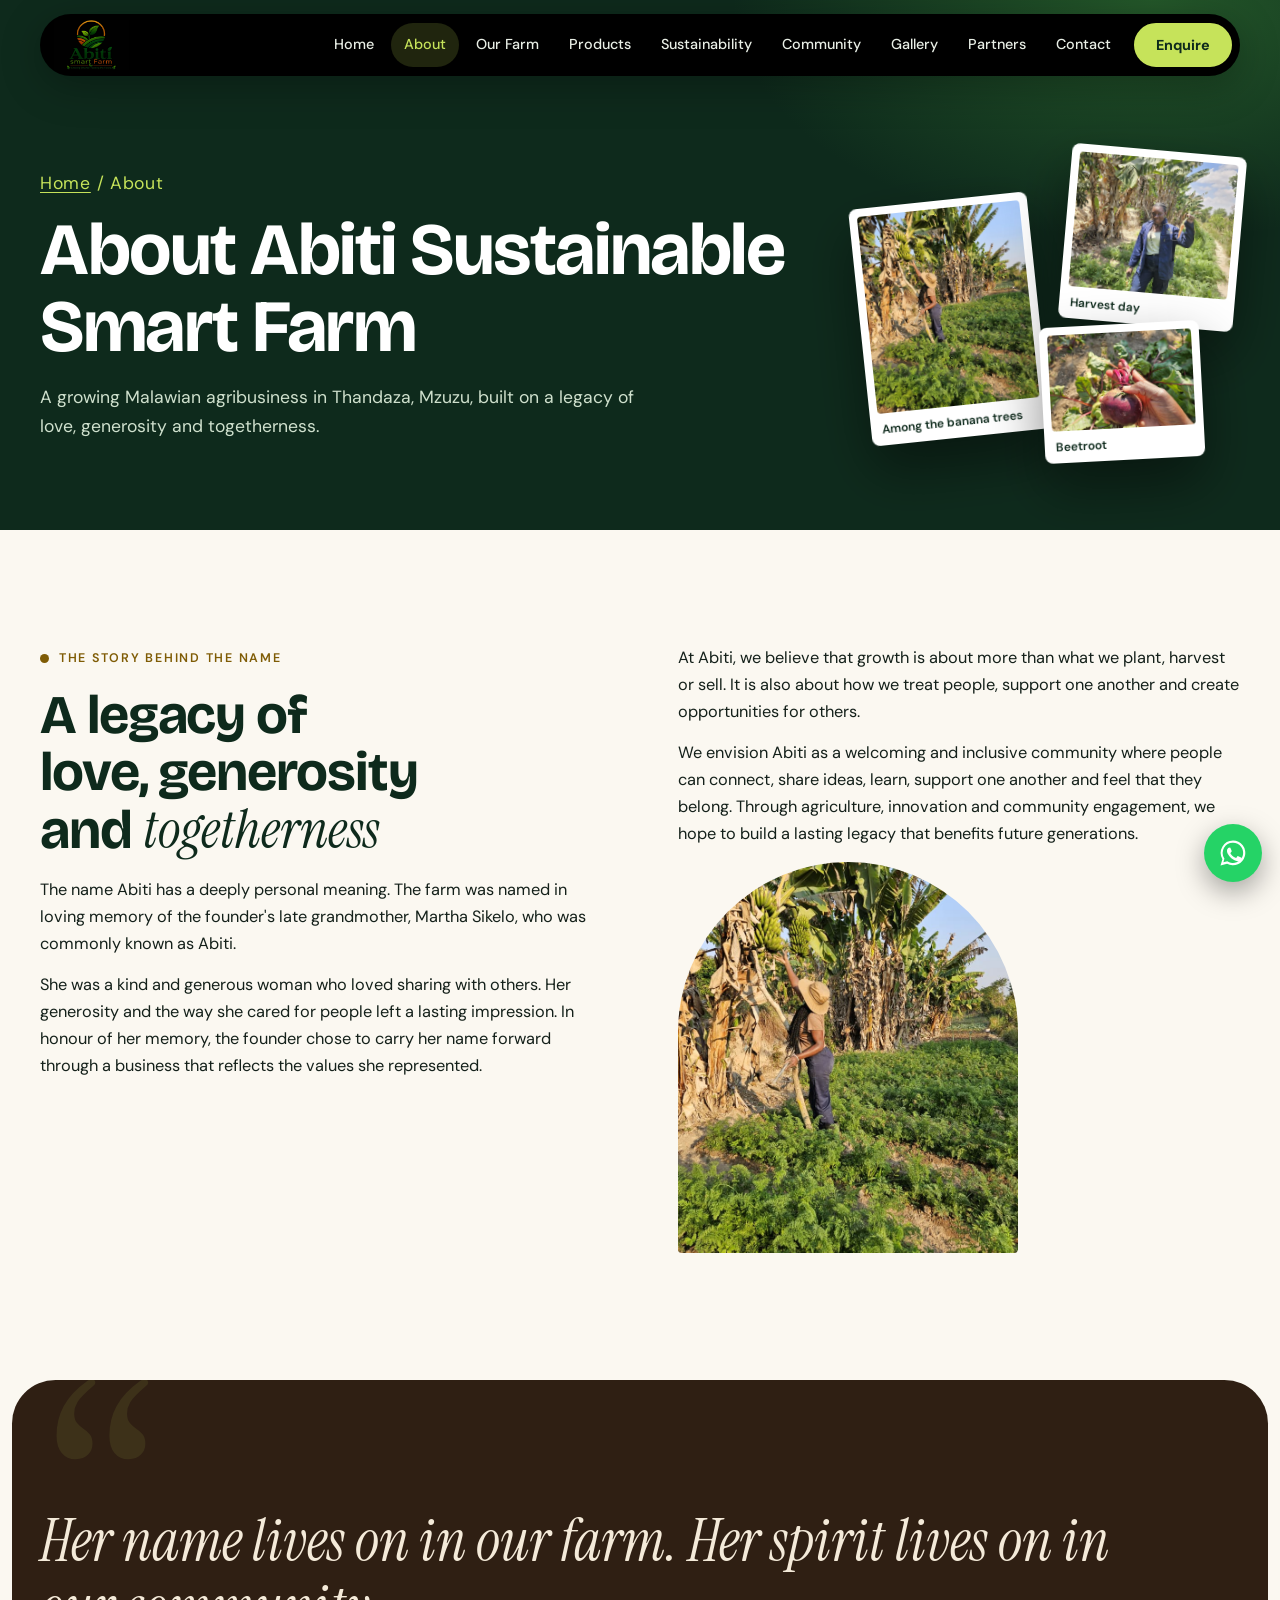
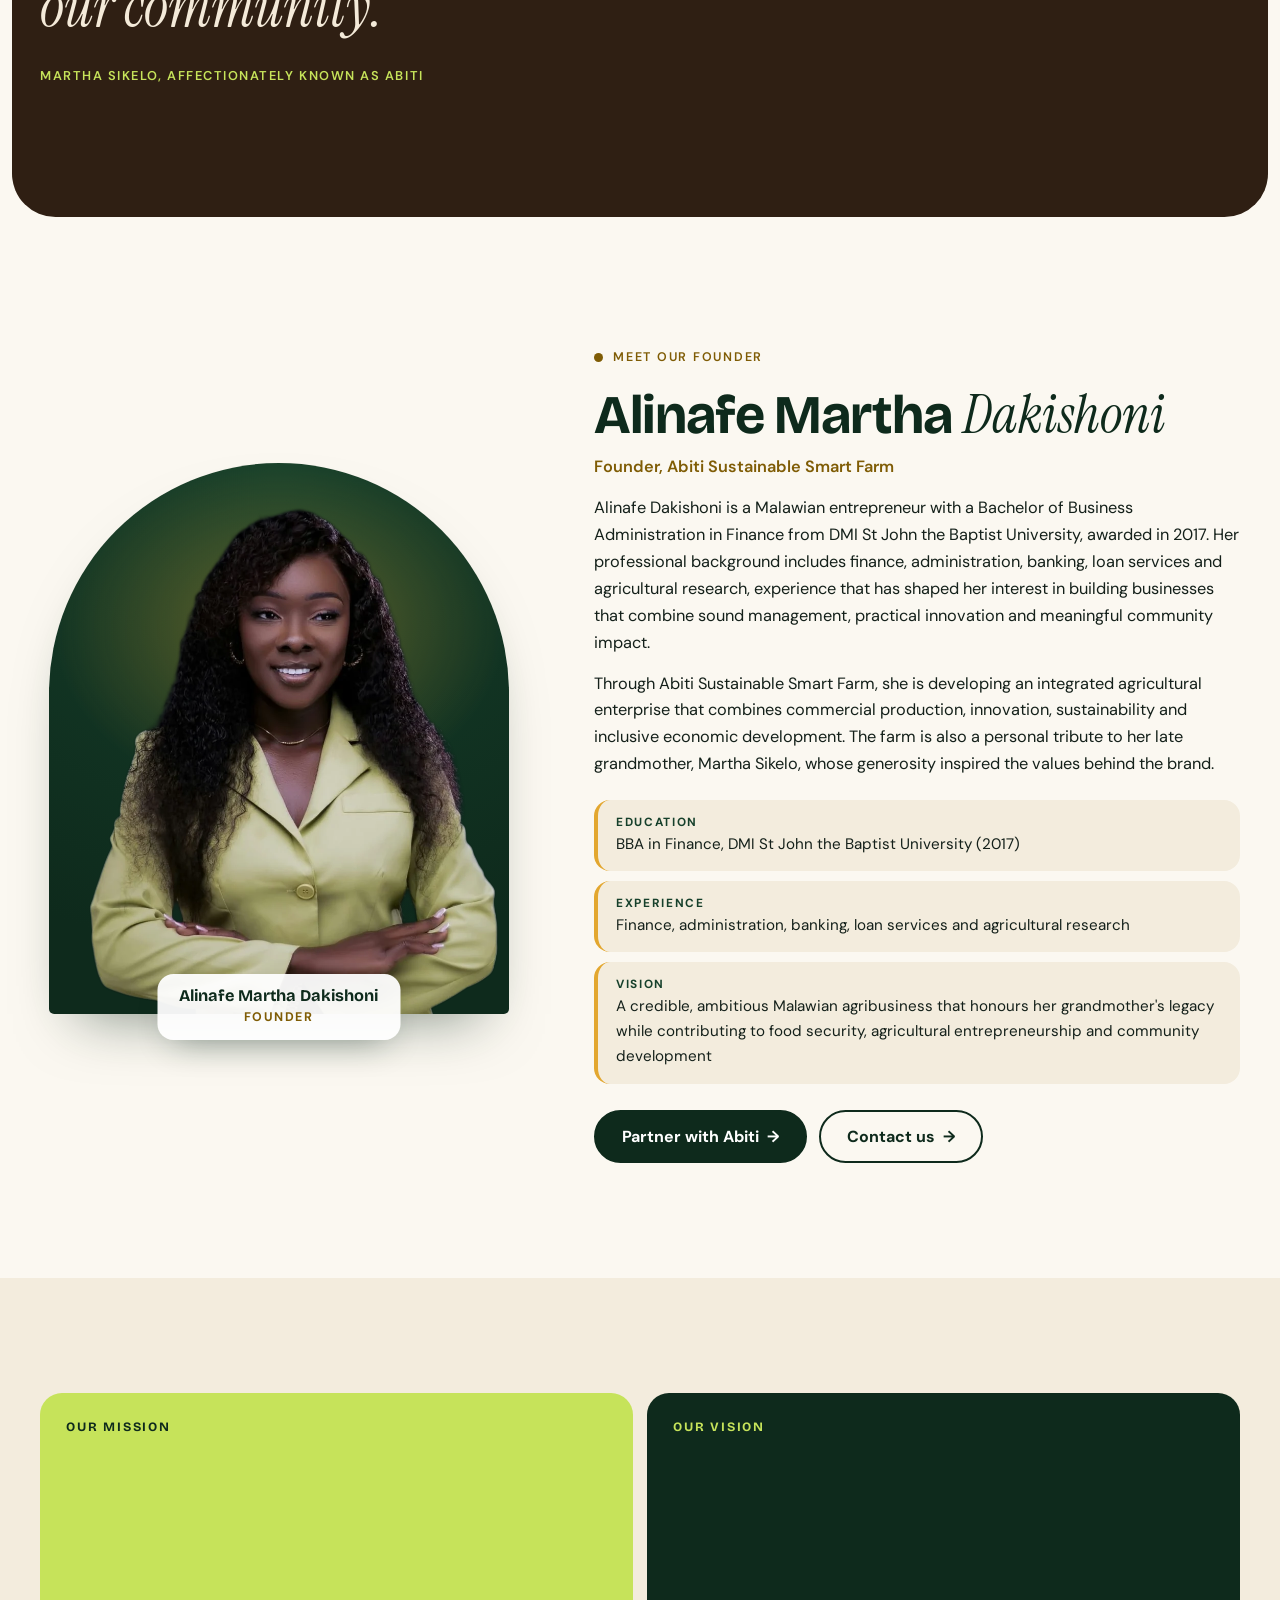
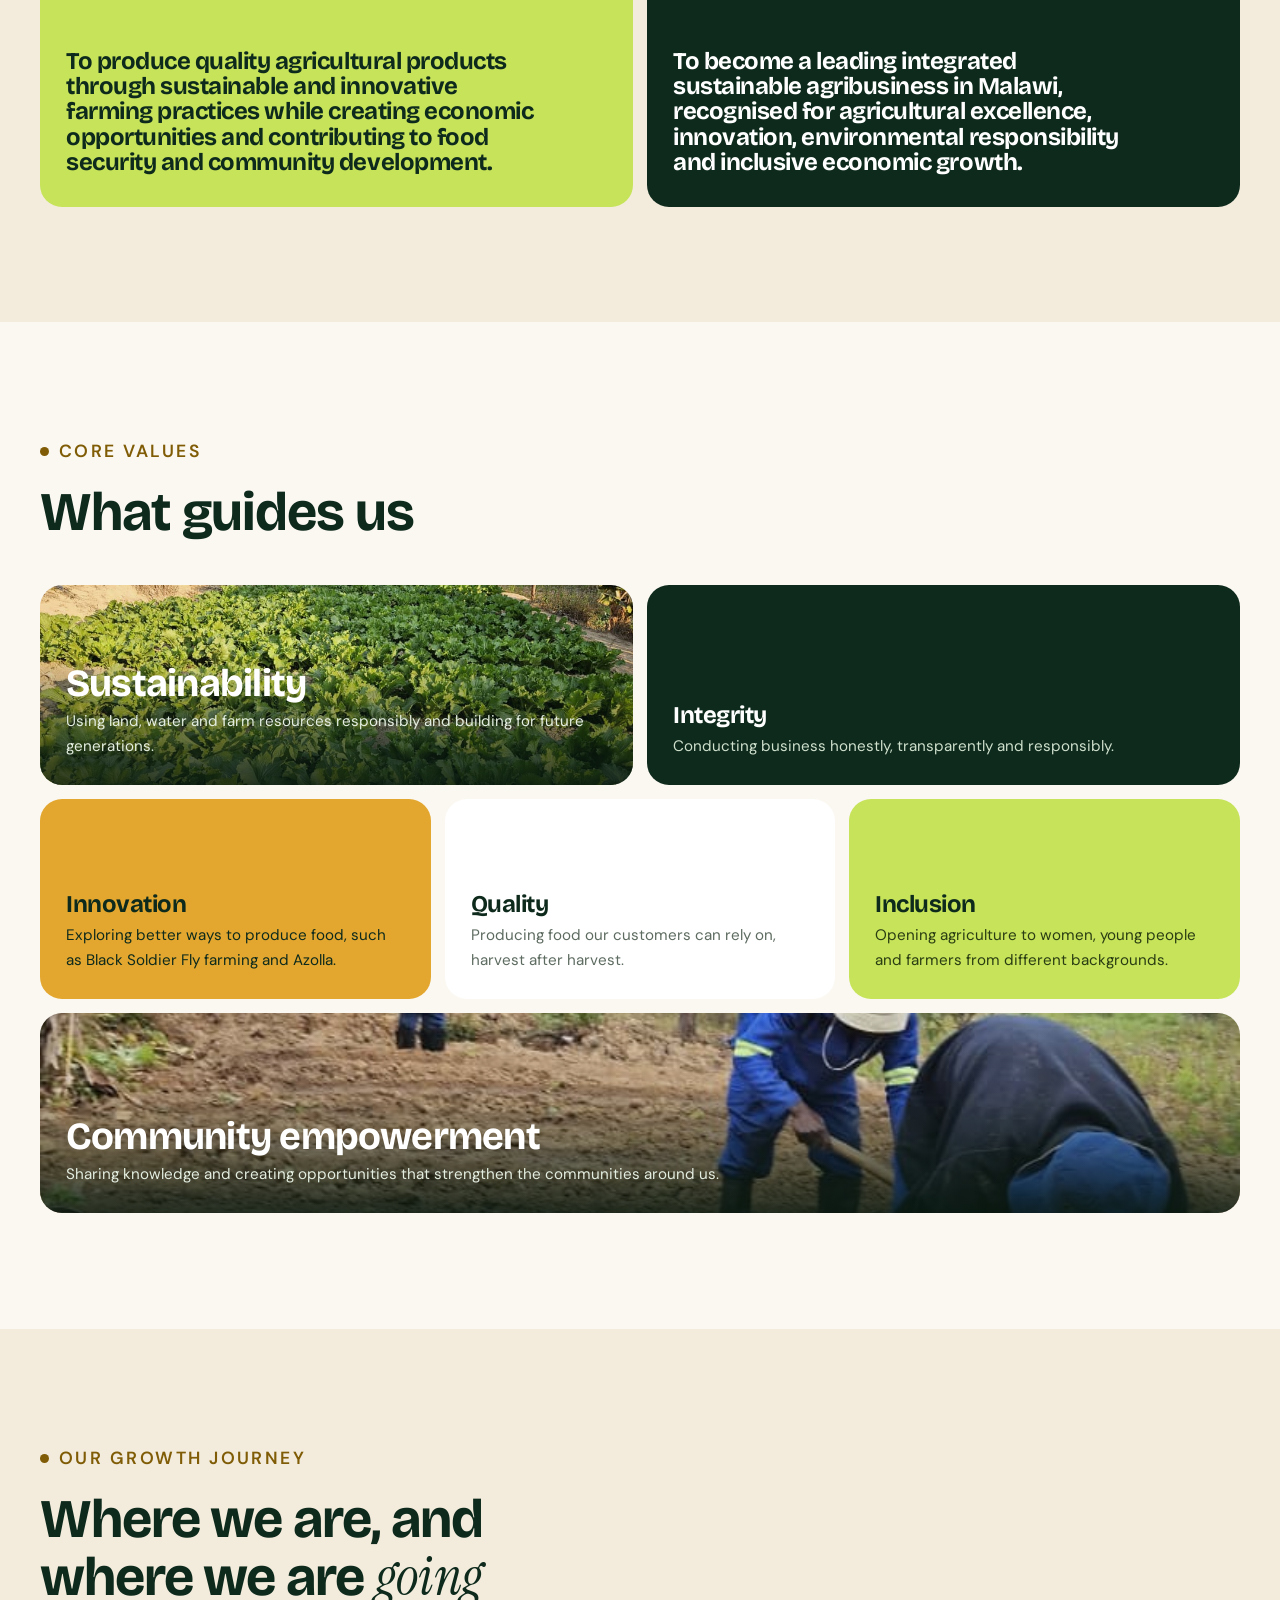
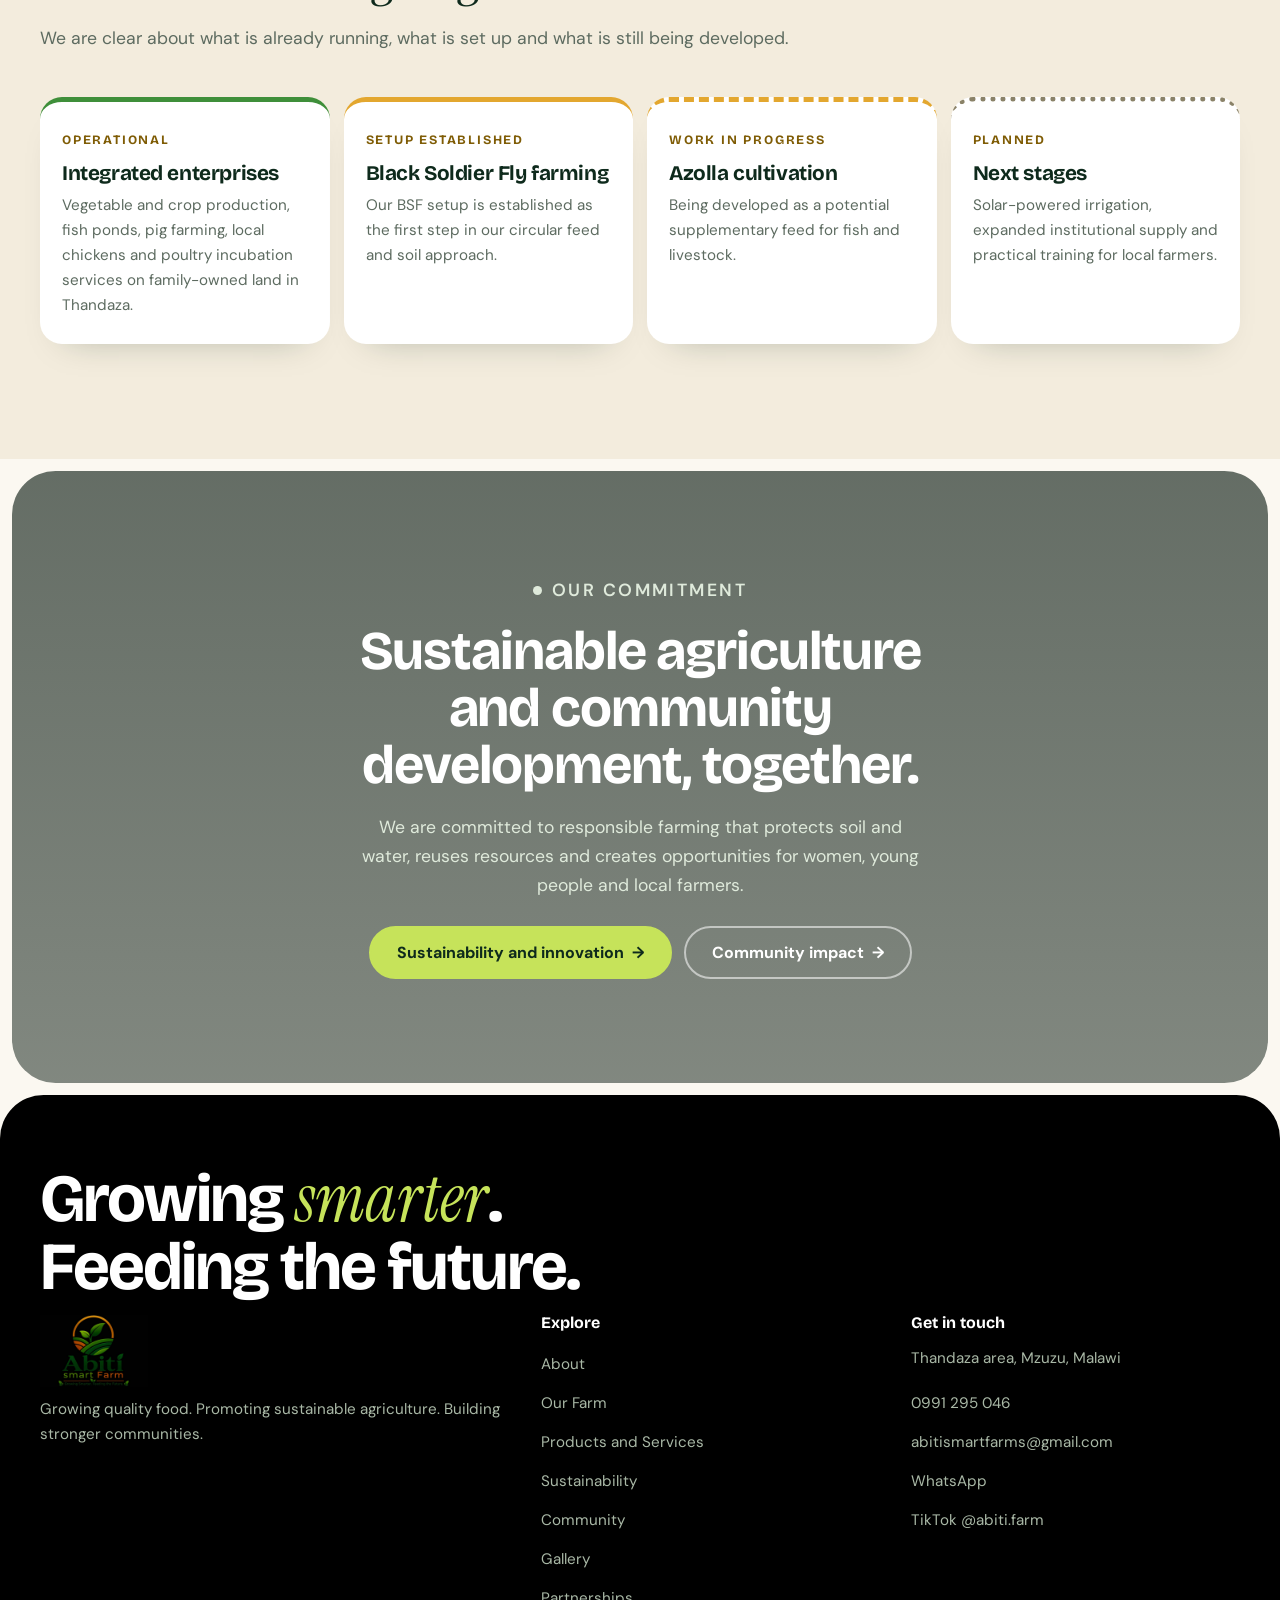
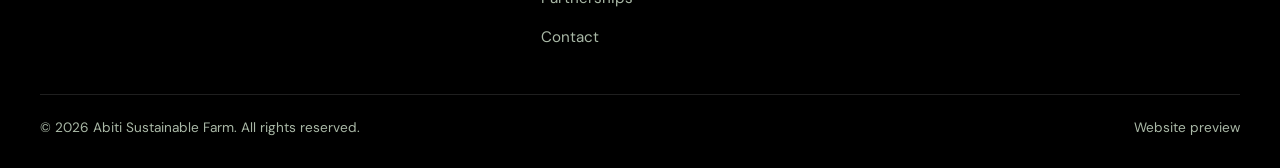
==== commit c7abd1d7: "Add a founder profile with portrait to the About page - Background-removed portrait of the founder (" ====
--- a/about.html
+++ b/about.html
@@ -30,12 +30,18 @@
 <img src="images/banana-harvest.jpg" alt="Checking the banana trees" loading="lazy" style="border-radius:999px 999px 22px 22px;width:100%;max-width:340px;aspect-ratio:4/4.6;object-fit:cover;margin-top:10px"></div>
 </div></section>
 <section class="quote-block"><div class="wrap rv"><blockquote>Her name lives on in our farm. Her spirit lives on in our community.</blockquote><cite>Martha Sikelo, affectionately known as Abiti</cite></div></section>
-<section class="section"><div class="wrap split" style="align-items:start">
-<div class="rv"><p class="eyebrow dark">Our founder's vision</p><h2>Alinafe Martha Dakishoni</h2>
-<p>Alinafe Dakishoni is a Malawian entrepreneur with a Bachelor of Business Administration in Finance from DMI St John the Baptist University, awarded in 2017.</p>
-<p>Her professional background includes finance, administration, banking, loan services and agricultural research. Her experience has shaped her interest in building businesses that combine sound management, practical innovation and meaningful community impact.</p></div>
-<div class="rv"><p>Through Abiti Sustainable Smart Farm, she is developing an integrated agricultural enterprise that combines commercial production, innovation, sustainability and inclusive economic development. The farm is also a personal tribute to her late grandmother, Martha Sikelo, whose generosity inspired the values behind the brand.</p>
-<p>Her vision is to grow a credible, ambitious Malawian agribusiness that honours this legacy while contributing to food security, agricultural entrepreneurship and community development.</p></div>
+<section class="section" id="founder"><div class="wrap founder">
+<figure class="founder-photo rv"><img src="images/founder.webp" alt="Alinafe Martha Dakishoni, founder of Abiti Sustainable Smart Farm, smiling with her arms folded" width="900" height="1004" loading="lazy"><figcaption><b>Alinafe Martha Dakishoni</b><span>Founder</span></figcaption></figure>
+<div class="rv"><p class="eyebrow dark">Meet our founder</p><h2>Alinafe Martha <em>Dakishoni</em></h2>
+<p class="founder-role">Founder, Abiti Sustainable Smart Farm</p>
+<p>Alinafe Dakishoni is a Malawian entrepreneur with a Bachelor of Business Administration in Finance from DMI St John the Baptist University, awarded in 2017. Her professional background includes finance, administration, banking, loan services and agricultural research, experience that has shaped her interest in building businesses that combine sound management, practical innovation and meaningful community impact.</p>
+<p>Through Abiti Sustainable Smart Farm, she is developing an integrated agricultural enterprise that combines commercial production, innovation, sustainability and inclusive economic development. The farm is also a personal tribute to her late grandmother, Martha Sikelo, whose generosity inspired the values behind the brand.</p>
+<ul class="founder-facts">
+<li><b>Education</b>BBA in Finance, DMI St John the Baptist University (2017)</li>
+<li><b>Experience</b>Finance, administration, banking, loan services and agricultural research</li>
+<li><b>Vision</b>A credible, ambitious Malawian agribusiness that honours her grandmother's legacy while contributing to food security, agricultural entrepreneurship and community development</li>
+</ul>
+<div class="hero-cta"><a href="partnerships.html" class="btn btn-dark">Partner with Abiti</a><a href="contact.html" class="btn btn-line">Contact us</a></div></div>
 </div></section>
 <section class="section cream"><div class="wrap"><div class="fbento rv">
 <div class="fb sp3 lime rows2"><div class="n">Our mission</div><h3>To produce quality agricultural products through sustainable and innovative farming practices while creating economic opportunities and contributing to food security and community development.</h3></div><div class="fb sp3 dark rows2"><div class="n">Our vision</div><h3>To become a leading integrated sustainable agribusiness in Malawi, recognised for agricultural excellence, innovation, environmental responsibility and inclusive economic growth.</h3></div>
--- a/styles.css
+++ b/styles.css
@@ -513,10 +513,10 @@
 .hx h1 em { color: var(--gold-deep); font-size: 1.1em; }
 .hx h1 .pn { font-family: var(--f-display); font-style: normal; font-weight: 650; letter-spacing: -.02em; color: var(--forest); }
 
-/* corner photo */
+/* corner logo: the glass logo panel cut from the hero photo, shown whole (contain) on the paper */
 .hx-tile { grid-area: 1 / 10 / 2 / 13; margin: 0; }
 .hx-tile-in { position: absolute; inset: 0; overflow: hidden; border-radius: var(--r) 0 var(--r) var(--r); }
-.hx-tile-in img { width: 100%; height: 100%; object-fit: cover; }
+.hx-tile-in img { width: 100%; height: 100%; object-fit: contain; padding: clamp(8px, 1vw, 16px); filter: drop-shadow(0 5px 10px rgba(14, 42, 28, .16)); }
 
 /* block 2: intro and buttons */
 .hx-lead { grid-area: 2 / 4 / 3 / 13; padding: 0 clamp(20px, 3vw, 44px) clamp(20px, 2.4vw, 32px); border-bottom-left-radius: var(--r); }
@@ -743,3 +743,20 @@
 }
 .badge + .eyebrow { display: flex; margin-bottom: 8px; }
 @media (max-width: 560px) { .eco-map { margin-top: 22px; } }
+
+/* founder profile: the background-removed portrait stands inside a forest-green arch,
+   which also hides the faint dark edge left from the original studio backdrop */
+.founder { display: grid; grid-template-columns: minmax(0, .85fr) minmax(0, 1.15fr); gap: clamp(32px, 6vw, 90px); align-items: center; }
+.founder-photo { position: relative; justify-self: center; width: 100%; max-width: 460px; margin: 0 0 30px; padding-top: 8%; border-radius: 999px 999px var(--radius) var(--radius); background: radial-gradient(70% 45% at 50% 30%, rgba(227, 167, 47, .38), transparent 70%), radial-gradient(120% 90% at 50% 0%, var(--forest-2), var(--forest)); box-shadow: 0 30px 60px -30px rgba(14, 42, 28, .55); overflow: visible; }
+.founder-photo img { display: block; width: 100%; height: auto; border-radius: 0 0 var(--radius) var(--radius); }
+.founder-photo figcaption { position: absolute; left: 50%; bottom: -26px; transform: translateX(-50%); display: grid; gap: 2px; padding: 12px 22px; border-radius: 16px; background: rgba(255, 255, 255, .94); box-shadow: 0 16px 34px -16px rgba(14, 42, 28, .45); text-align: center; white-space: nowrap; }
+.founder-photo figcaption b { font: 700 1.02rem/1.2 var(--f-display); color: var(--forest); }
+.founder-photo figcaption span { font-size: .78rem; font-weight: 700; letter-spacing: .12em; text-transform: uppercase; color: var(--gold-deep); }
+.founder-role { margin-top: -8px; font-weight: 600; color: var(--gold-deep); }
+.founder-facts { list-style: none; padding: 0; margin: 22px 0 0; display: grid; gap: 10px; }
+.founder-facts li { padding: 14px 18px; border-radius: 16px; background: var(--cream); border-left: 4px solid var(--gold); font-size: .95rem; color: var(--ink); }
+.founder-facts b { display: block; margin-bottom: 2px; font: 700 .74rem var(--f-body); letter-spacing: .14em; text-transform: uppercase; color: var(--forest-2); }
+@media (max-width: 860px) {
+  .founder { grid-template-columns: 1fr; }
+  .founder-photo { max-width: 340px; }
+}
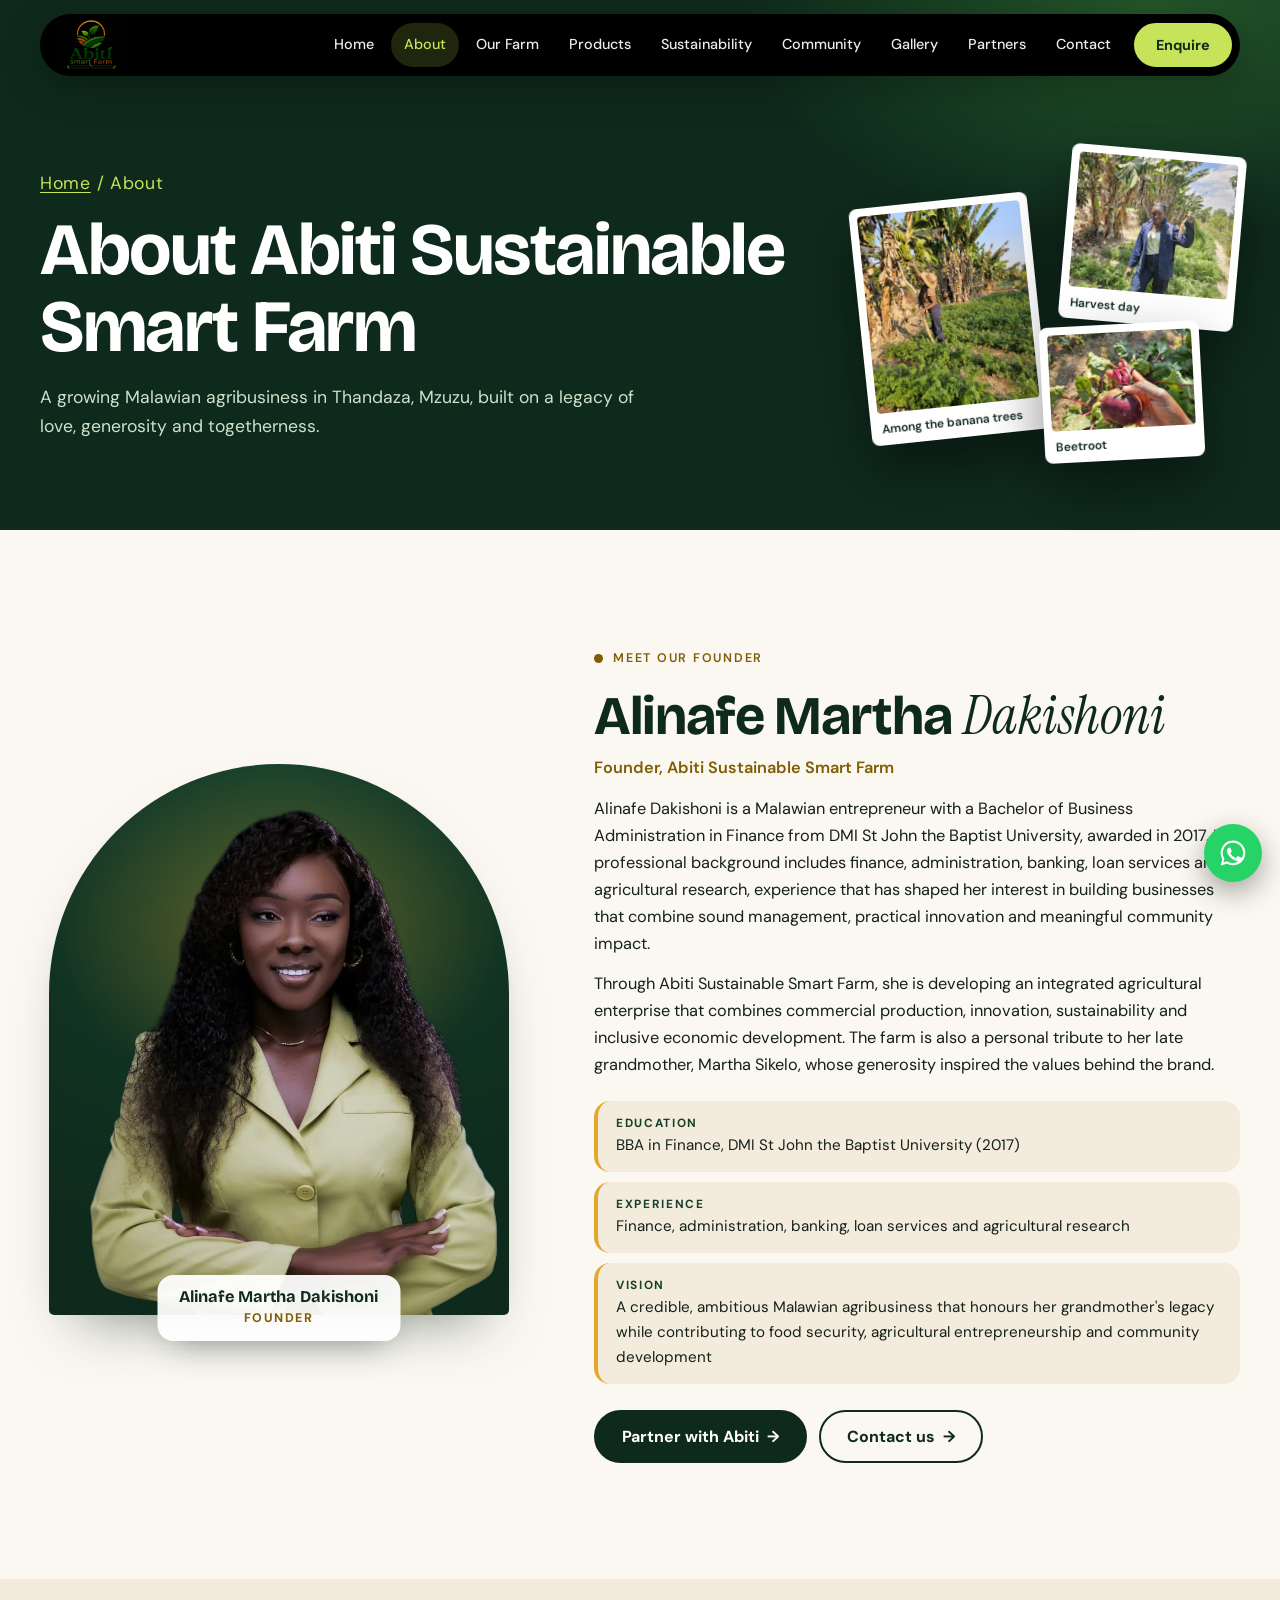
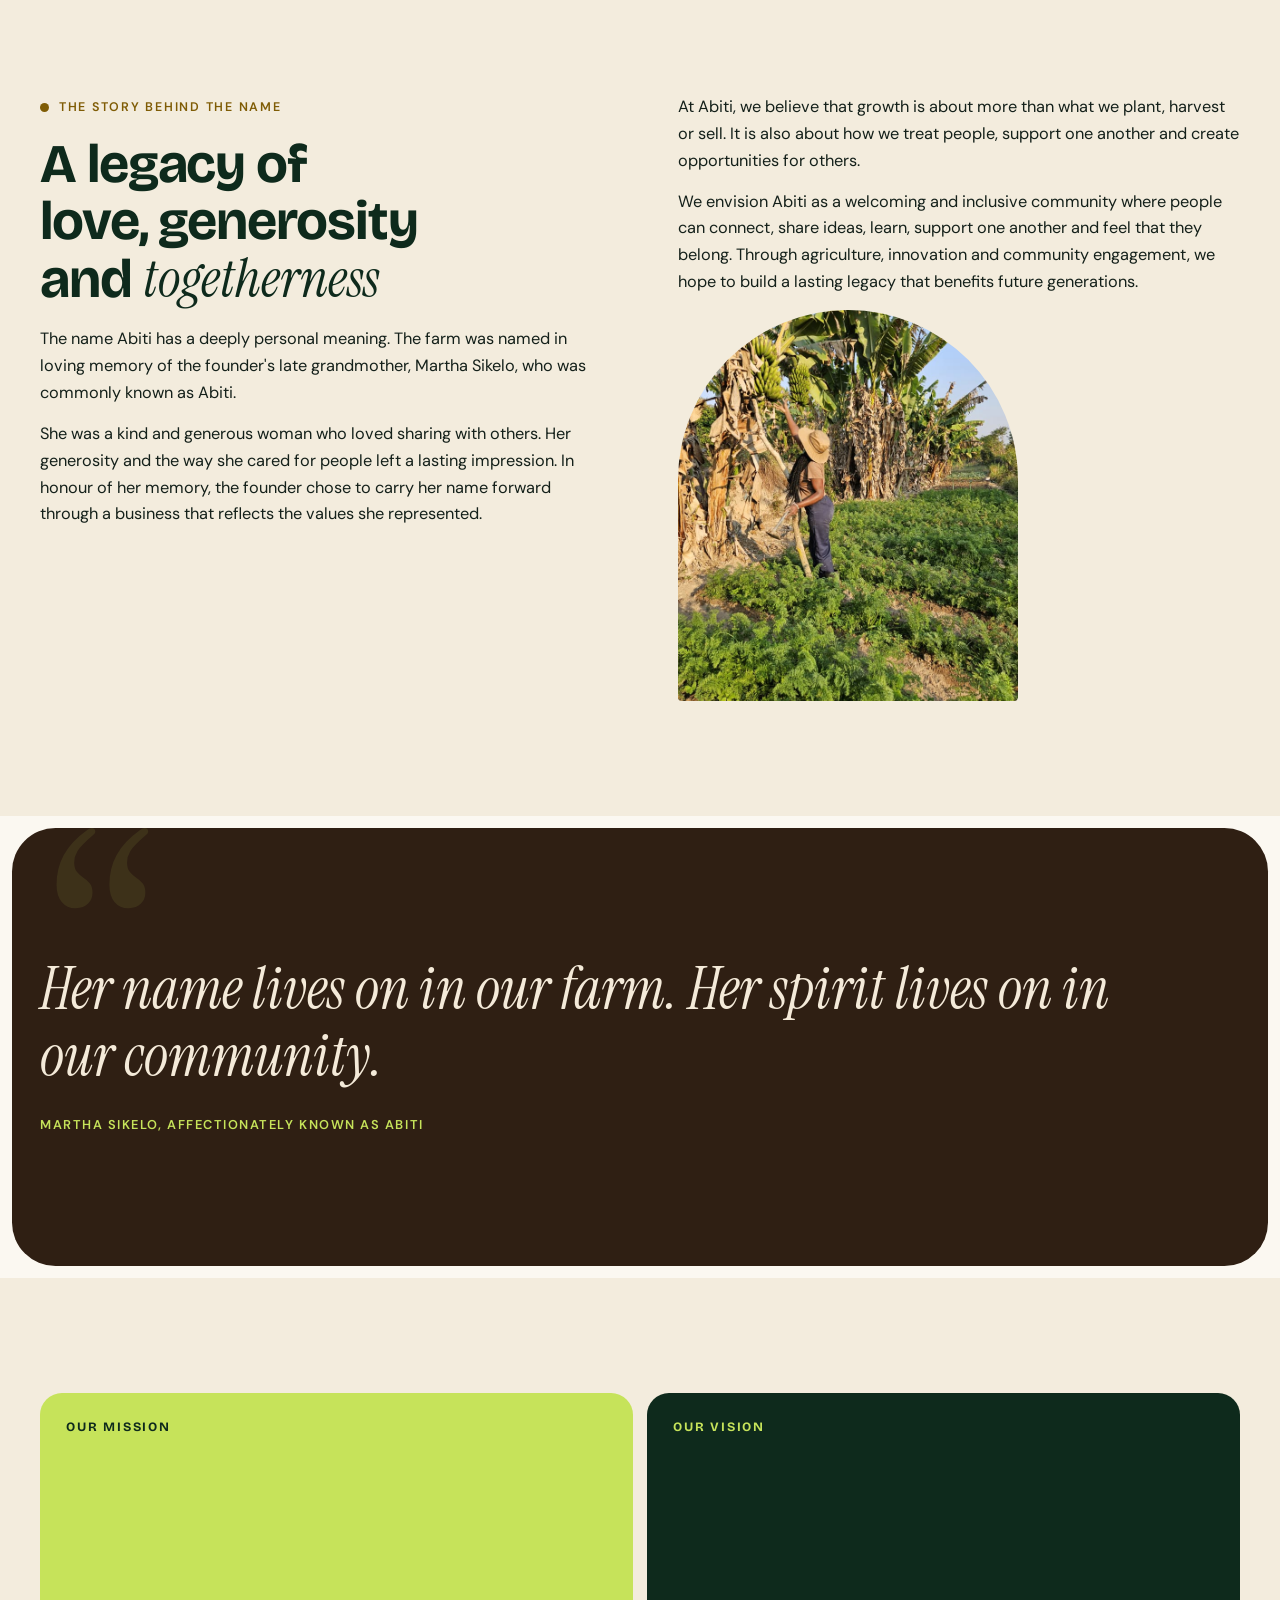
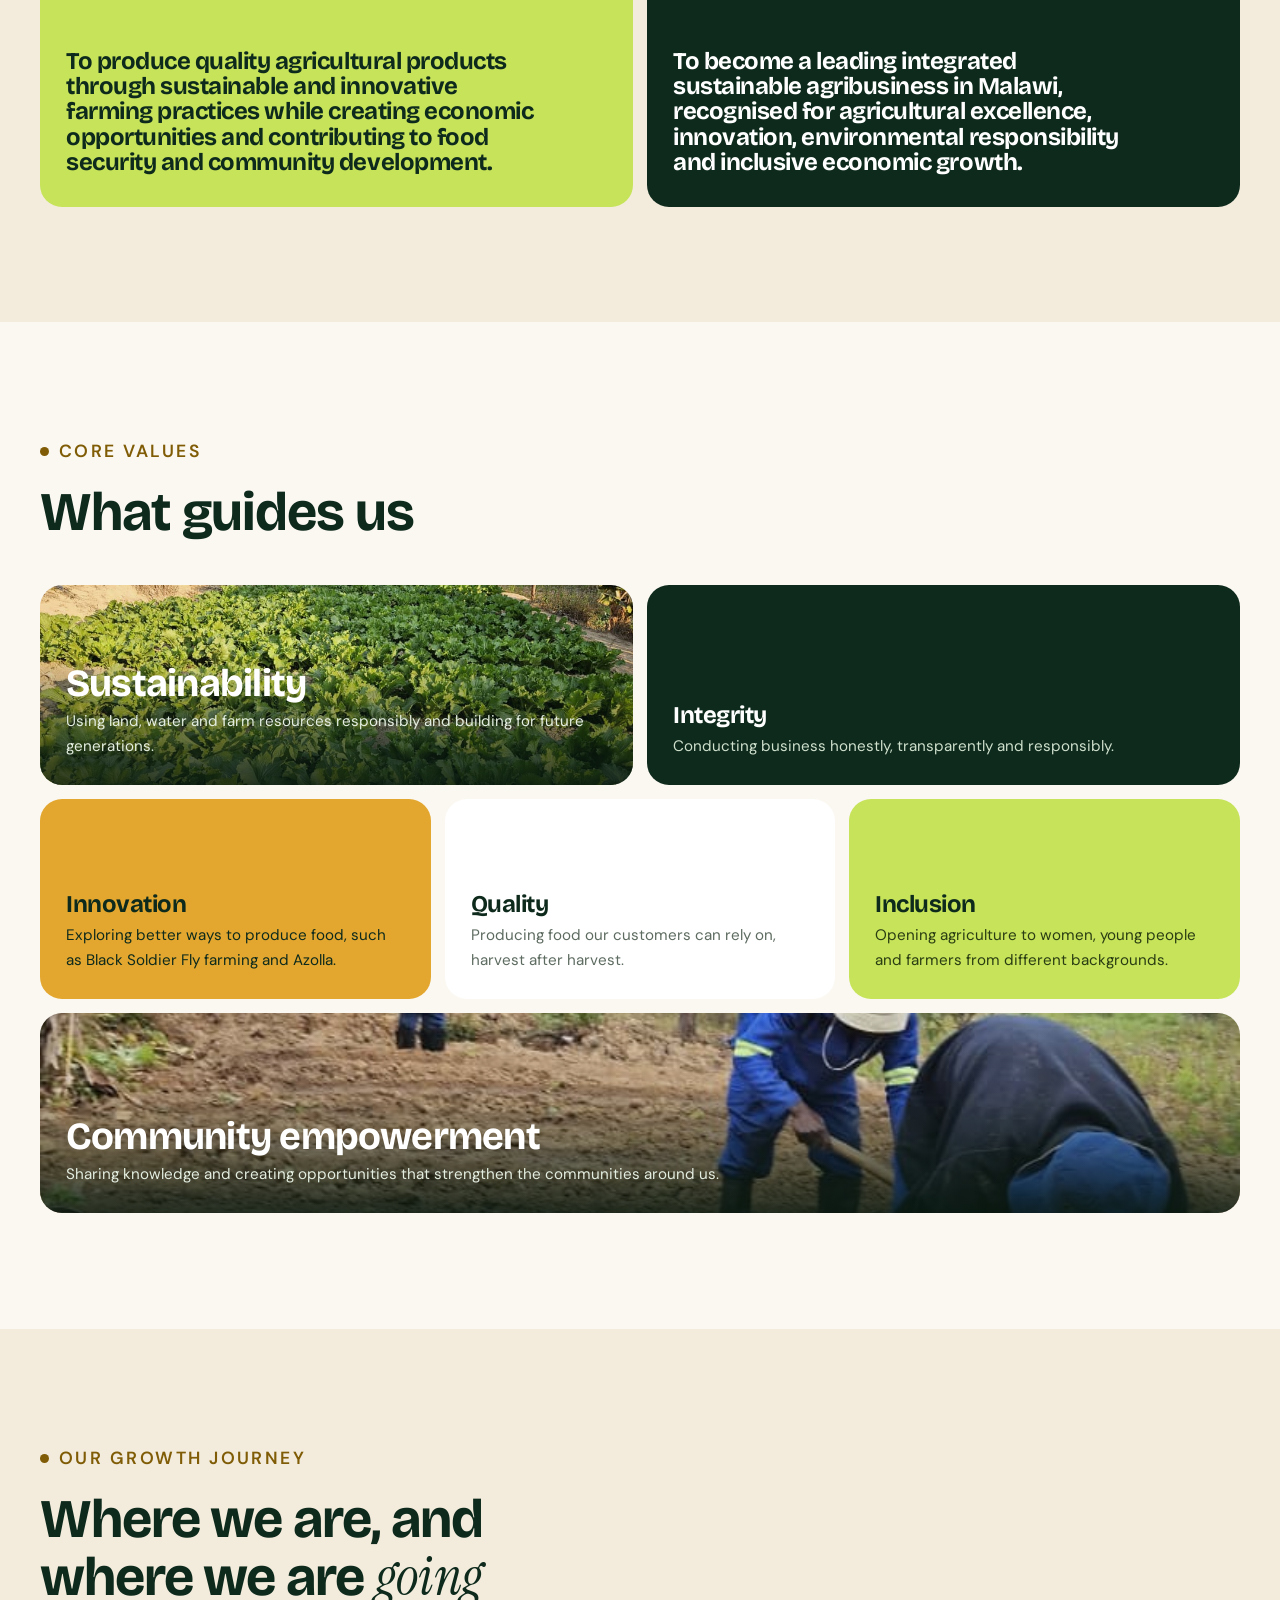
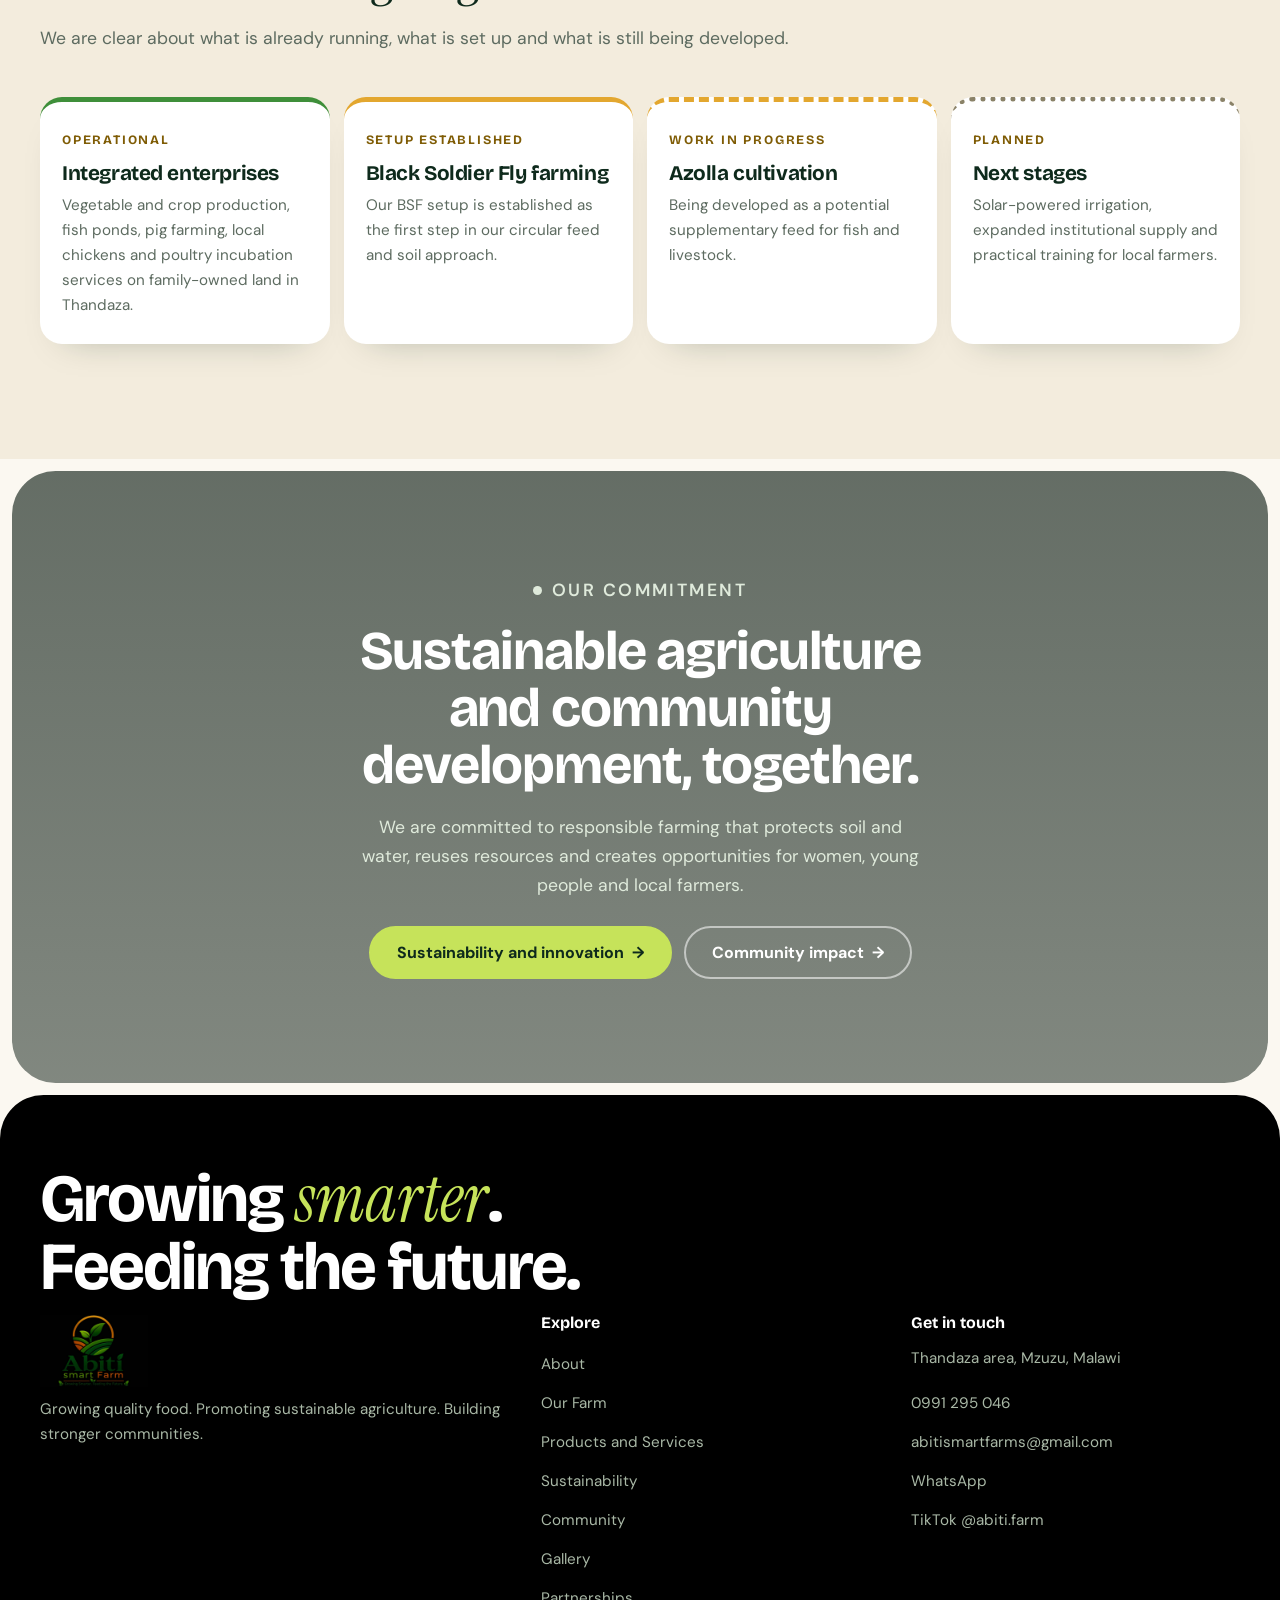
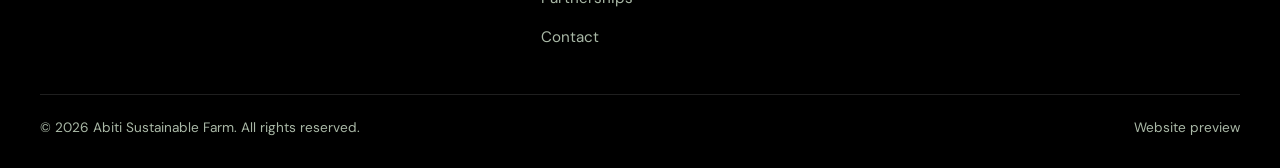
==== commit 19597fda: "Move the founder profile to the top of the About page Place it directly under the page header so it " ====
--- a/about.html
+++ b/about.html
@@ -21,17 +21,8 @@
 </div></header>
 <main id="main" tabindex="-1">
 <section class="page-head"><div class="wrap"><div><p class="crumbs"><a href="index.html">Home</a> / About</p><h1>About Abiti Sustainable Smart Farm</h1><p>A growing Malawian agribusiness in Thandaza, Mzuzu, built on a legacy of love, generosity and togetherness.</p></div><div class="mini" aria-hidden="true"><figure class="pol m1" data-speed="0.05"><img src="images/banana-harvest.jpg" alt=""><span>Among the banana trees</span></figure><figure class="pol m2" data-speed="-0.04"><img src="images/carrot-farmer.jpg" alt=""><span>Harvest day</span></figure><figure class="pol m3" data-speed="0.07"><img src="images/beetroot-hand.jpg" alt=""><span>Beetroot</span></figure></div></div></section>
-<section class="section"><div class="wrap split" style="align-items:start">
-<div class="rv"><p class="eyebrow dark">The story behind the name</p><h2>A legacy of love, generosity and <em>togetherness</em></h2>
-<p>The name Abiti has a deeply personal meaning. The farm was named in loving memory of the founder's late grandmother, Martha Sikelo, who was commonly known as Abiti.</p>
-<p>She was a kind and generous woman who loved sharing with others. Her generosity and the way she cared for people left a lasting impression. In honour of her memory, the founder chose to carry her name forward through a business that reflects the values she represented.</p></div>
-<div class="rv"><p>At Abiti, we believe that growth is about more than what we plant, harvest or sell. It is also about how we treat people, support one another and create opportunities for others.</p>
-<p>We envision Abiti as a welcoming and inclusive community where people can connect, share ideas, learn, support one another and feel that they belong. Through agriculture, innovation and community engagement, we hope to build a lasting legacy that benefits future generations.</p>
-<img src="images/banana-harvest.jpg" alt="Checking the banana trees" loading="lazy" style="border-radius:999px 999px 22px 22px;width:100%;max-width:340px;aspect-ratio:4/4.6;object-fit:cover;margin-top:10px"></div>
-</div></section>
-<section class="quote-block"><div class="wrap rv"><blockquote>Her name lives on in our farm. Her spirit lives on in our community.</blockquote><cite>Martha Sikelo, affectionately known as Abiti</cite></div></section>
 <section class="section" id="founder"><div class="wrap founder">
-<figure class="founder-photo rv"><img src="images/founder.webp" alt="Alinafe Martha Dakishoni, founder of Abiti Sustainable Smart Farm, smiling with her arms folded" width="900" height="1004" loading="lazy"><figcaption><b>Alinafe Martha Dakishoni</b><span>Founder</span></figcaption></figure>
+<figure class="founder-photo rv"><img src="images/founder.webp" alt="Alinafe Martha Dakishoni, founder of Abiti Sustainable Smart Farm, smiling with her arms folded" width="900" height="1004" fetchpriority="high"><figcaption><b>Alinafe Martha Dakishoni</b><span>Founder</span></figcaption></figure>
 <div class="rv"><p class="eyebrow dark">Meet our founder</p><h2>Alinafe Martha <em>Dakishoni</em></h2>
 <p class="founder-role">Founder, Abiti Sustainable Smart Farm</p>
 <p>Alinafe Dakishoni is a Malawian entrepreneur with a Bachelor of Business Administration in Finance from DMI St John the Baptist University, awarded in 2017. Her professional background includes finance, administration, banking, loan services and agricultural research, experience that has shaped her interest in building businesses that combine sound management, practical innovation and meaningful community impact.</p>
@@ -43,6 +34,15 @@
 </ul>
 <div class="hero-cta"><a href="partnerships.html" class="btn btn-dark">Partner with Abiti</a><a href="contact.html" class="btn btn-line">Contact us</a></div></div>
 </div></section>
+<section class="section cream"><div class="wrap split" style="align-items:start">
+<div class="rv"><p class="eyebrow dark">The story behind the name</p><h2>A legacy of love, generosity and <em>togetherness</em></h2>
+<p>The name Abiti has a deeply personal meaning. The farm was named in loving memory of the founder's late grandmother, Martha Sikelo, who was commonly known as Abiti.</p>
+<p>She was a kind and generous woman who loved sharing with others. Her generosity and the way she cared for people left a lasting impression. In honour of her memory, the founder chose to carry her name forward through a business that reflects the values she represented.</p></div>
+<div class="rv"><p>At Abiti, we believe that growth is about more than what we plant, harvest or sell. It is also about how we treat people, support one another and create opportunities for others.</p>
+<p>We envision Abiti as a welcoming and inclusive community where people can connect, share ideas, learn, support one another and feel that they belong. Through agriculture, innovation and community engagement, we hope to build a lasting legacy that benefits future generations.</p>
+<img src="images/banana-harvest.jpg" alt="Checking the banana trees" loading="lazy" style="border-radius:999px 999px 22px 22px;width:100%;max-width:340px;aspect-ratio:4/4.6;object-fit:cover;margin-top:10px"></div>
+</div></section>
+<section class="quote-block"><div class="wrap rv"><blockquote>Her name lives on in our farm. Her spirit lives on in our community.</blockquote><cite>Martha Sikelo, affectionately known as Abiti</cite></div></section>
 <section class="section cream"><div class="wrap"><div class="fbento rv">
 <div class="fb sp3 lime rows2"><div class="n">Our mission</div><h3>To produce quality agricultural products through sustainable and innovative farming practices while creating economic opportunities and contributing to food security and community development.</h3></div><div class="fb sp3 dark rows2"><div class="n">Our vision</div><h3>To become a leading integrated sustainable agribusiness in Malawi, recognised for agricultural excellence, innovation, environmental responsibility and inclusive economic growth.</h3></div>
 </div></div></section>
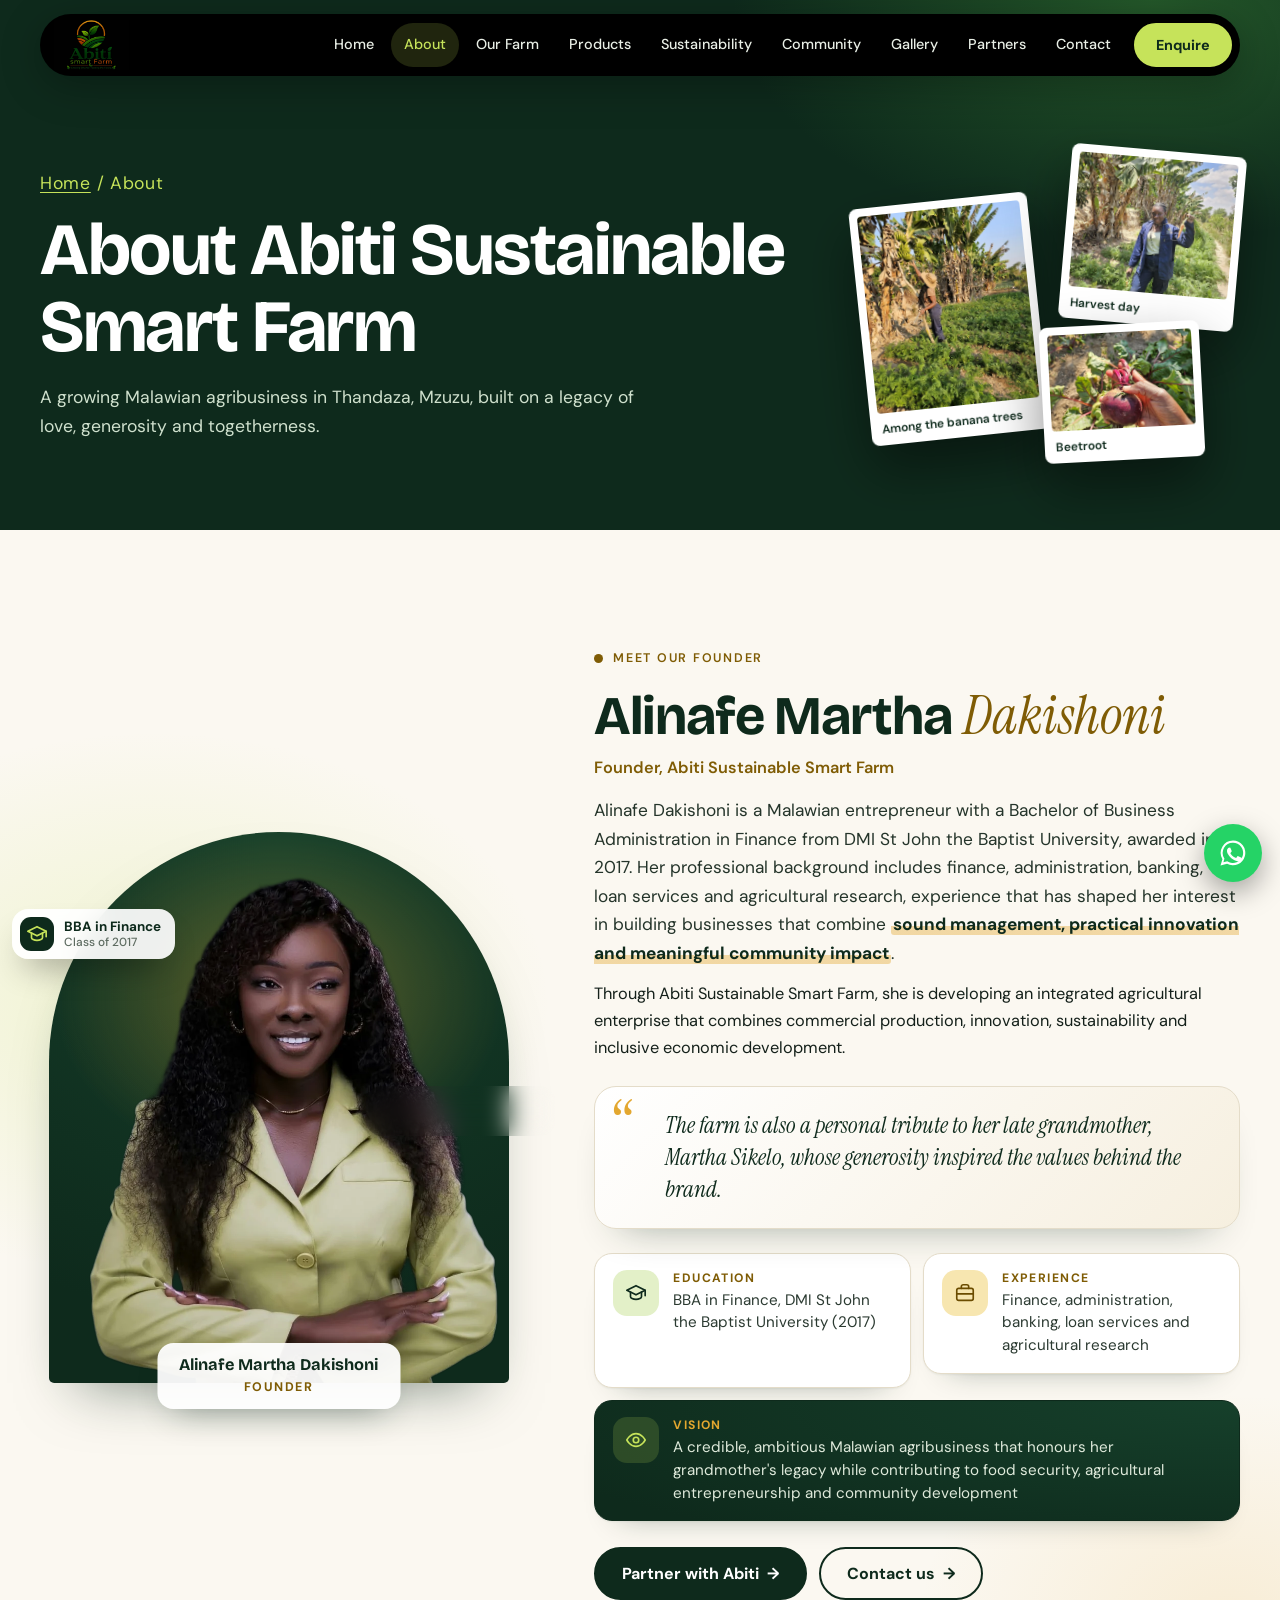
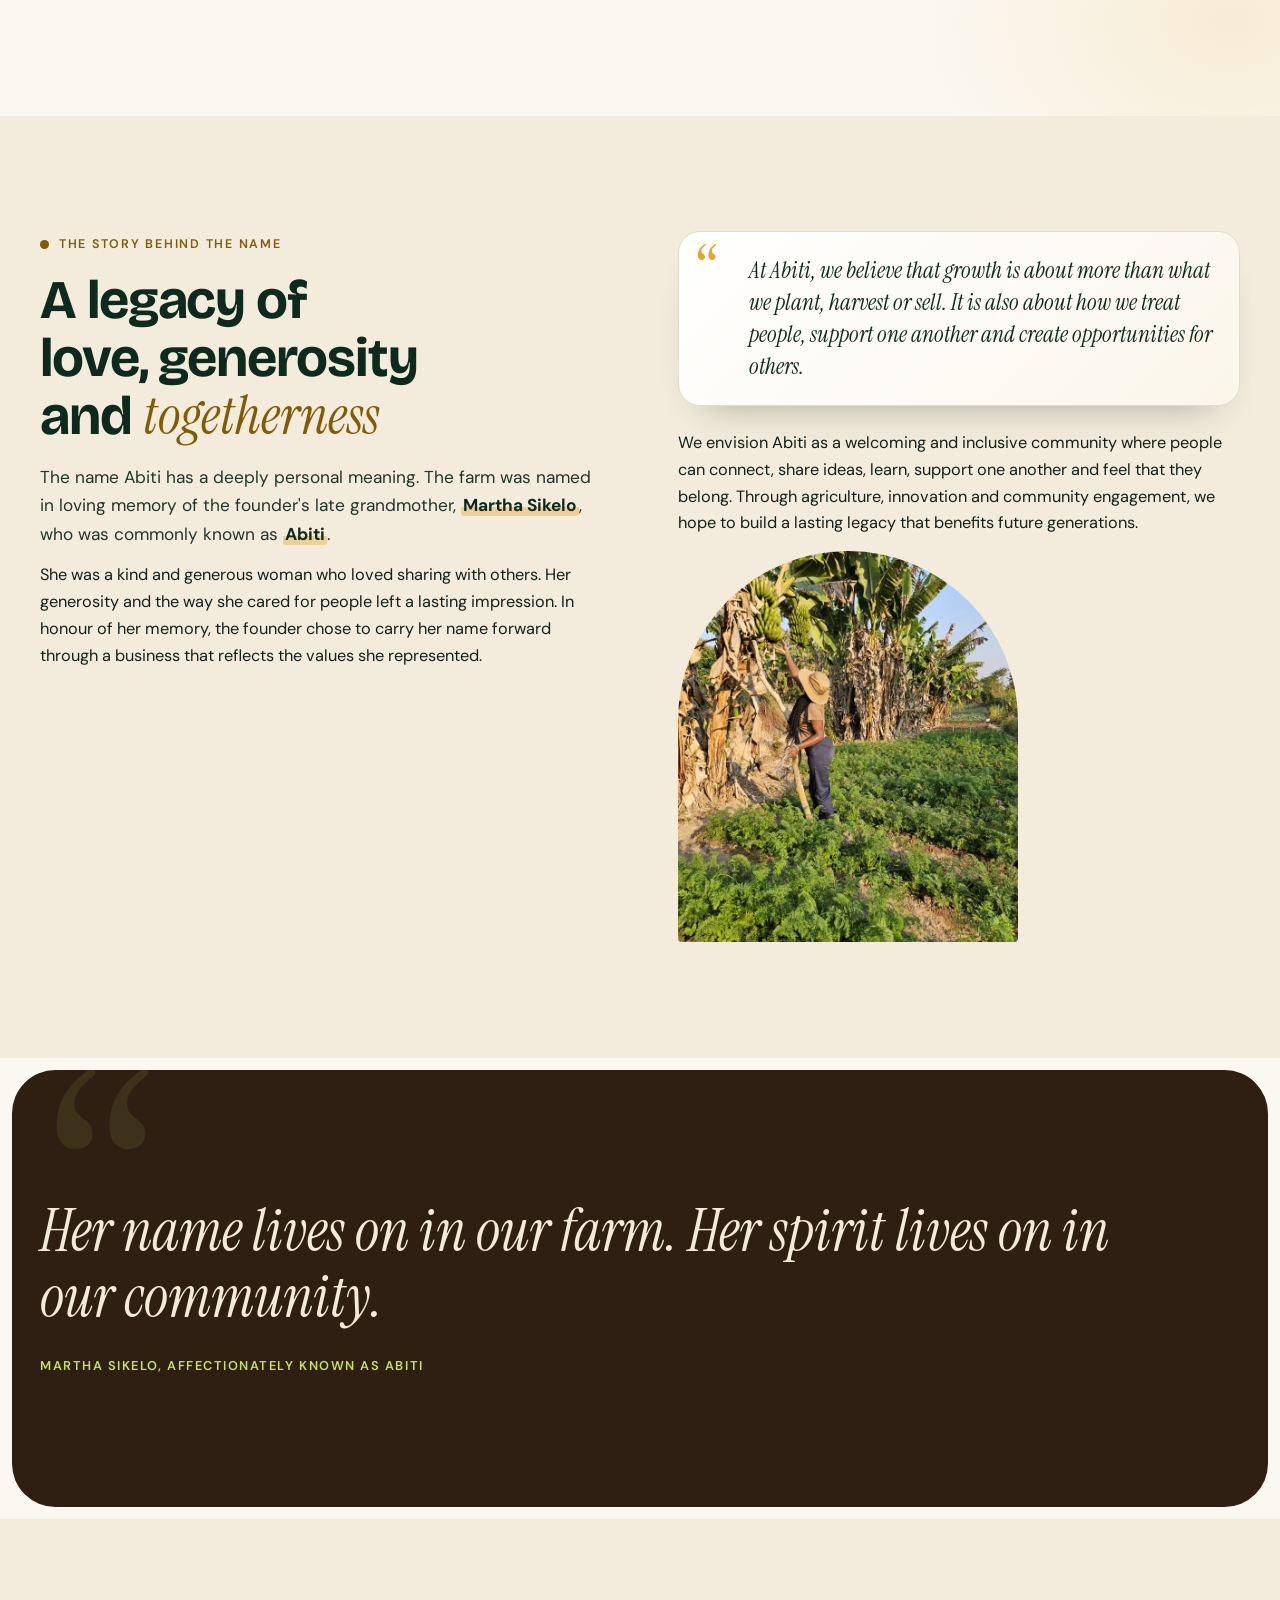
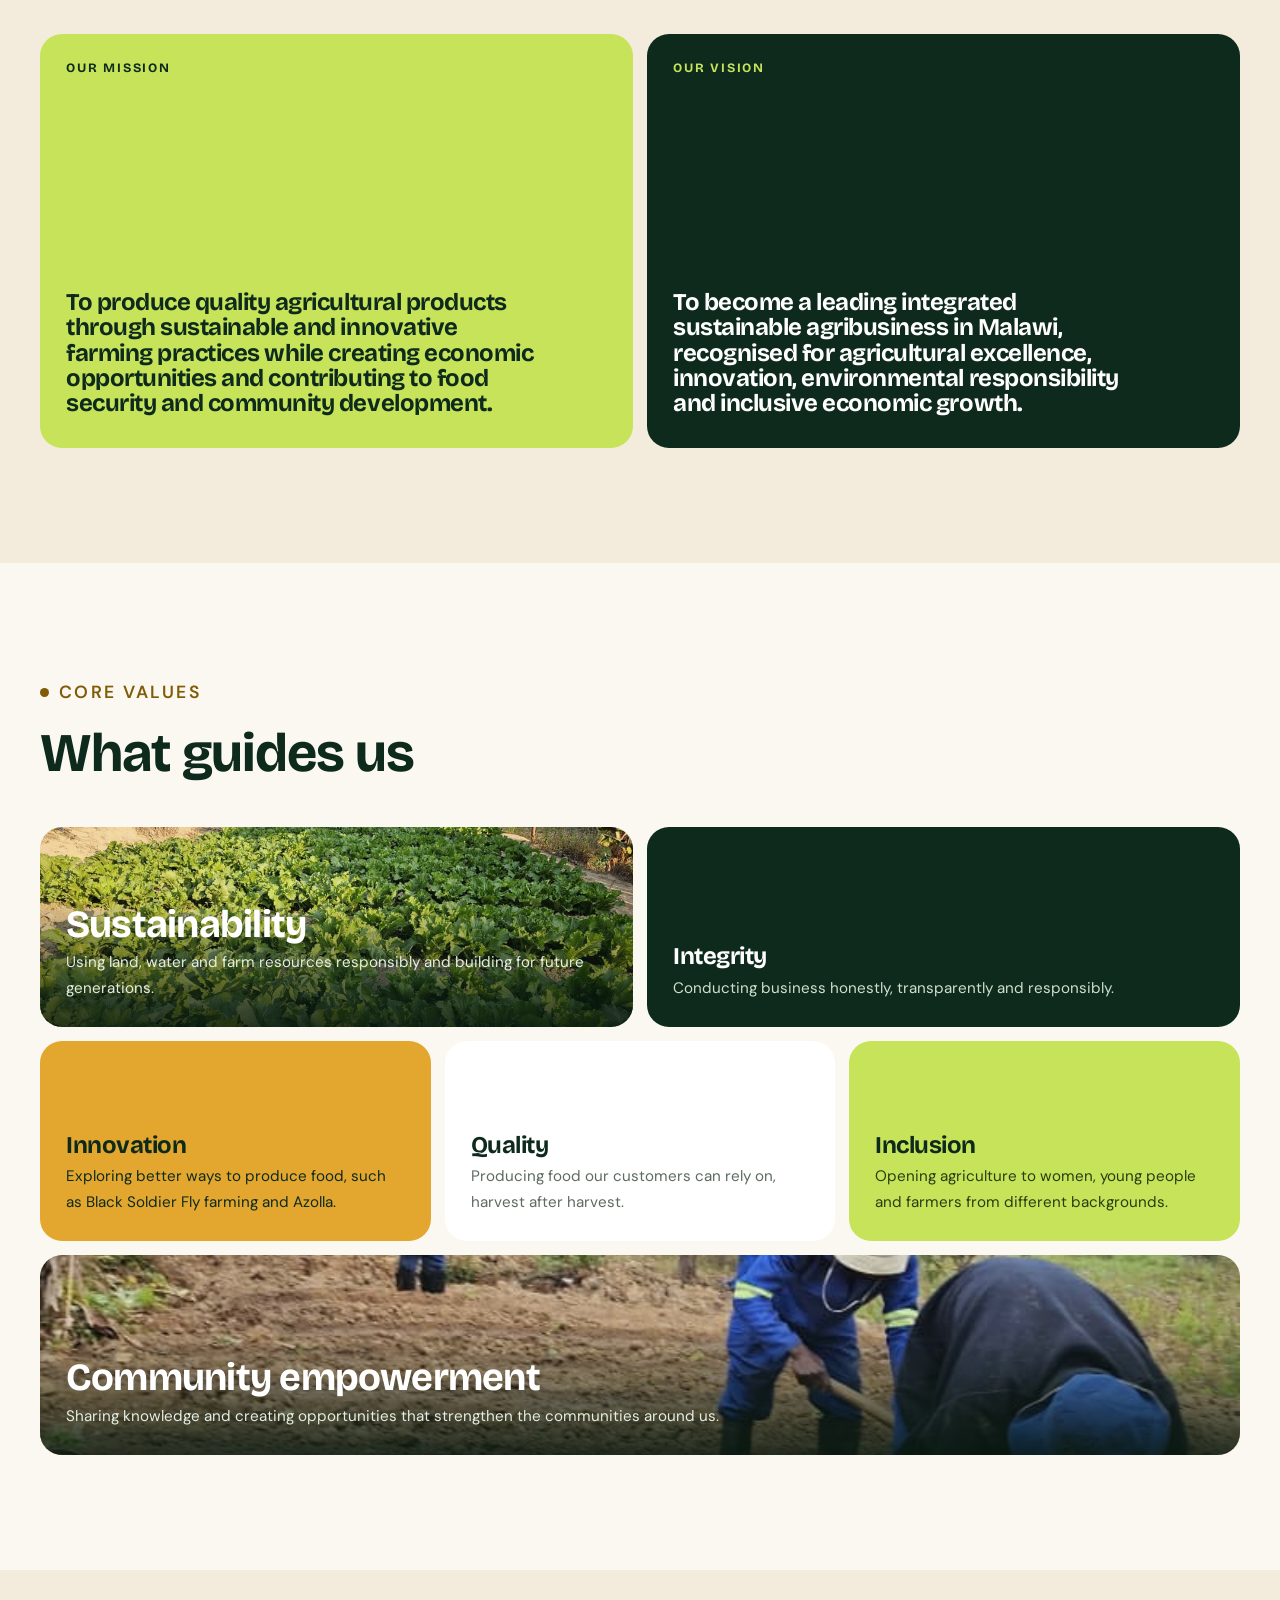
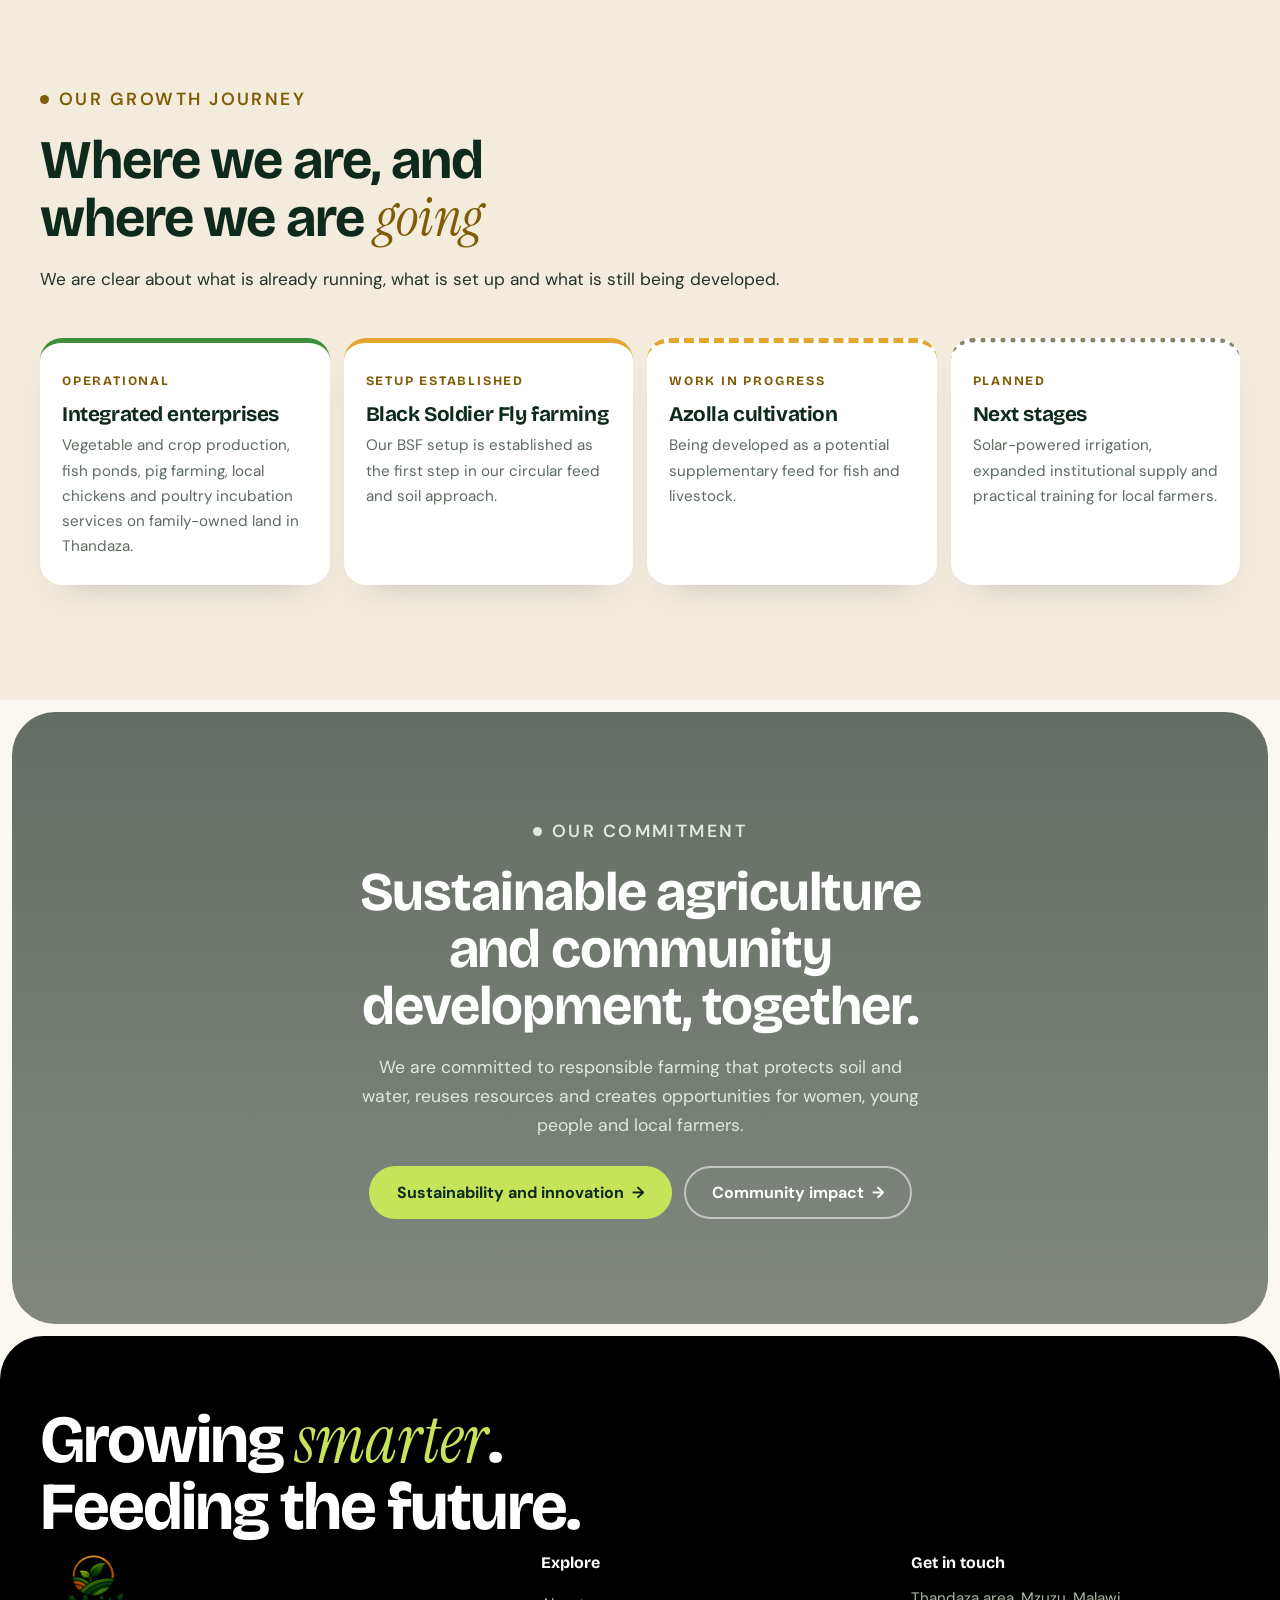
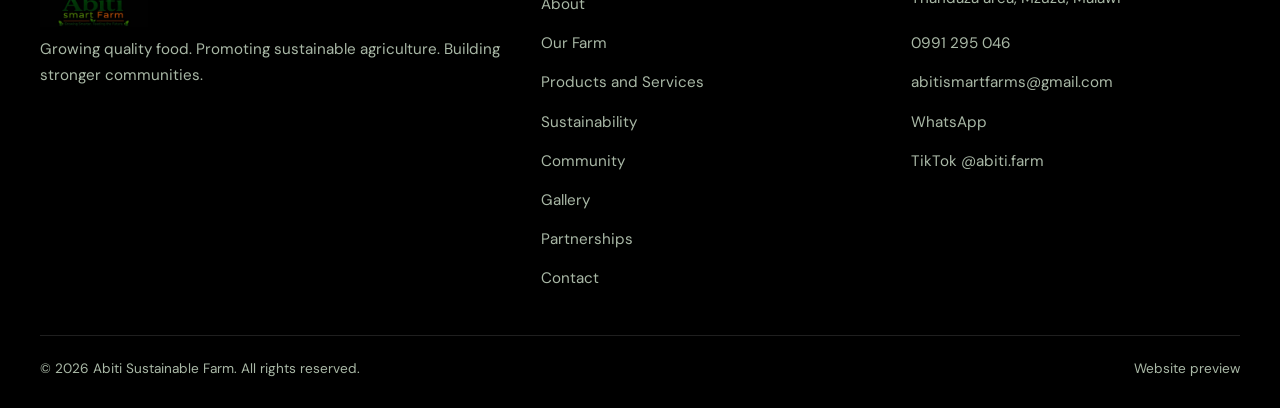
==== commit 5f2b1fe8: "Make text-heavy content pop across the site - Lead paragraphs, gold heading accents and marker highl" ====
--- a/about.html
+++ b/about.html
@@ -22,23 +22,20 @@
 <main id="main" tabindex="-1">
 <section class="page-head"><div class="wrap"><div><p class="crumbs"><a href="index.html">Home</a> / About</p><h1>About Abiti Sustainable Smart Farm</h1><p>A growing Malawian agribusiness in Thandaza, Mzuzu, built on a legacy of love, generosity and togetherness.</p></div><div class="mini" aria-hidden="true"><figure class="pol m1" data-speed="0.05"><img src="images/banana-harvest.jpg" alt=""><span>Among the banana trees</span></figure><figure class="pol m2" data-speed="-0.04"><img src="images/carrot-farmer.jpg" alt=""><span>Harvest day</span></figure><figure class="pol m3" data-speed="0.07"><img src="images/beetroot-hand.jpg" alt=""><span>Beetroot</span></figure></div></div></section>
 <section class="section" id="founder"><div class="wrap founder">
-<figure class="founder-photo rv"><img src="images/founder.webp" alt="Alinafe Martha Dakishoni, founder of Abiti Sustainable Smart Farm, smiling with her arms folded" width="900" height="1004" fetchpriority="high"><figcaption><b>Alinafe Martha Dakishoni</b><span>Founder</span></figcaption></figure>
+<figure class="founder-photo rv"><img src="images/founder.webp" alt="Alinafe Martha Dakishoni, founder of Abiti Sustainable Smart Farm, smiling with her arms folded" width="900" height="1004" fetchpriority="high"><figcaption><b>Alinafe Martha Dakishoni</b><span>Founder</span></figcaption><span class="photo-chip c1" aria-hidden="true"><i><svg viewBox="0 0 24 24" aria-hidden="true"><path d="M2 9l10-5 10 5-10 5z"/><path d="M6 11v5c0 1.5 2.7 3 6 3s6-1.5 6-3v-5"/><path d="M22 9v6"/></svg></i><span>BBA in Finance<small>Class of 2017</small></span></span><span class="photo-chip c2" aria-hidden="true"><i><svg viewBox="0 0 24 24" aria-hidden="true"><path d="M12 20s-7-4.4-7-10a4 4 0 0 1 7-2.6A4 4 0 0 1 19 10c0 5.6-7 10-7 10z"/></svg></i><span>Named for Abiti<small>Her late grandmother</small></span></span></figure>
 <div class="rv"><p class="eyebrow dark">Meet our founder</p><h2>Alinafe Martha <em>Dakishoni</em></h2>
 <p class="founder-role">Founder, Abiti Sustainable Smart Farm</p>
-<p>Alinafe Dakishoni is a Malawian entrepreneur with a Bachelor of Business Administration in Finance from DMI St John the Baptist University, awarded in 2017. Her professional background includes finance, administration, banking, loan services and agricultural research, experience that has shaped her interest in building businesses that combine sound management, practical innovation and meaningful community impact.</p>
-<p>Through Abiti Sustainable Smart Farm, she is developing an integrated agricultural enterprise that combines commercial production, innovation, sustainability and inclusive economic development. The farm is also a personal tribute to her late grandmother, Martha Sikelo, whose generosity inspired the values behind the brand.</p>
-<ul class="founder-facts">
-<li><b>Education</b>BBA in Finance, DMI St John the Baptist University (2017)</li>
-<li><b>Experience</b>Finance, administration, banking, loan services and agricultural research</li>
-<li><b>Vision</b>A credible, ambitious Malawian agribusiness that honours her grandmother's legacy while contributing to food security, agricultural entrepreneurship and community development</li>
-</ul>
+<p class="lead-p">Alinafe Dakishoni is a Malawian entrepreneur with a Bachelor of Business Administration in Finance from DMI St John the Baptist University, awarded in 2017. Her professional background includes finance, administration, banking, loan services and agricultural research, experience that has shaped her interest in building businesses that combine <span class="hl">sound management, practical innovation and meaningful community impact</span>.</p>
+<p>Through Abiti Sustainable Smart Farm, she is developing an integrated agricultural enterprise that combines commercial production, innovation, sustainability and inclusive economic development.</p>
+<p class="callout">The farm is also a personal tribute to her late grandmother, Martha Sikelo, whose generosity inspired the values behind the brand.</p>
+<ul class="icards"><li><span class="ic"><svg viewBox="0 0 24 24" aria-hidden="true"><path d="M2 9l10-5 10 5-10 5z"/><path d="M6 11v5c0 1.5 2.7 3 6 3s6-1.5 6-3v-5"/><path d="M22 9v6"/></svg></span><div><b>Education</b>BBA in Finance, DMI St John the Baptist University (2017)</div></li><li class="g"><span class="ic"><svg viewBox="0 0 24 24" aria-hidden="true"><rect x="3" y="7" width="18" height="13" rx="2"/><path d="M8 7V5a2 2 0 0 1 2-2h4a2 2 0 0 1 2 2v2"/><path d="M3 13h18"/></svg></span><div><b>Experience</b>Finance, administration, banking, loan services and agricultural research</div></li><li class="wide dark"><span class="ic"><svg viewBox="0 0 24 24" aria-hidden="true"><path d="M2 12s3.6-7 10-7 10 7 10 7-3.6 7-10 7S2 12 2 12z"/><circle cx="12" cy="12" r="3"/></svg></span><div><b>Vision</b>A credible, ambitious Malawian agribusiness that honours her grandmother's legacy while contributing to food security, agricultural entrepreneurship and community development</div></li></ul>
 <div class="hero-cta"><a href="partnerships.html" class="btn btn-dark">Partner with Abiti</a><a href="contact.html" class="btn btn-line">Contact us</a></div></div>
 </div></section>
 <section class="section cream"><div class="wrap split" style="align-items:start">
 <div class="rv"><p class="eyebrow dark">The story behind the name</p><h2>A legacy of love, generosity and <em>togetherness</em></h2>
-<p>The name Abiti has a deeply personal meaning. The farm was named in loving memory of the founder's late grandmother, Martha Sikelo, who was commonly known as Abiti.</p>
+<p>The name Abiti has a deeply personal meaning. The farm was named in loving memory of the founder's late grandmother, <span class="hl">Martha Sikelo</span>, who was commonly known as <span class="hl">Abiti</span>.</p>
 <p>She was a kind and generous woman who loved sharing with others. Her generosity and the way she cared for people left a lasting impression. In honour of her memory, the founder chose to carry her name forward through a business that reflects the values she represented.</p></div>
-<div class="rv"><p>At Abiti, we believe that growth is about more than what we plant, harvest or sell. It is also about how we treat people, support one another and create opportunities for others.</p>
+<div class="rv"><p class="callout" style="margin-top:0">At Abiti, we believe that growth is about more than what we plant, harvest or sell. It is also about how we treat people, support one another and create opportunities for others.</p>
 <p>We envision Abiti as a welcoming and inclusive community where people can connect, share ideas, learn, support one another and feel that they belong. Through agriculture, innovation and community engagement, we hope to build a lasting legacy that benefits future generations.</p>
 <img src="images/banana-harvest.jpg" alt="Checking the banana trees" loading="lazy" style="border-radius:999px 999px 22px 22px;width:100%;max-width:340px;aspect-ratio:4/4.6;object-fit:cover;margin-top:10px"></div>
 </div></section>
--- a/styles.css
+++ b/styles.css
@@ -753,10 +753,85 @@
 .founder-photo figcaption b { font: 700 1.02rem/1.2 var(--f-display); color: var(--forest); }
 .founder-photo figcaption span { font-size: .78rem; font-weight: 700; letter-spacing: .12em; text-transform: uppercase; color: var(--gold-deep); }
 .founder-role { margin-top: -8px; font-weight: 600; color: var(--gold-deep); }
-.founder-facts { list-style: none; padding: 0; margin: 22px 0 0; display: grid; gap: 10px; }
-.founder-facts li { padding: 14px 18px; border-radius: 16px; background: var(--cream); border-left: 4px solid var(--gold); font-size: .95rem; color: var(--ink); }
-.founder-facts b { display: block; margin-bottom: 2px; font: 700 .74rem var(--f-body); letter-spacing: .14em; text-transform: uppercase; color: var(--forest-2); }
 @media (max-width: 860px) {
   .founder { grid-template-columns: 1fr; }
   .founder-photo { max-width: 340px; }
 }
+
+/* =====================================================================
+   Content pop: so text-heavy sections read like a designed page, not a
+   document. Lead paragraphs, gold accents, highlight marks, pull-quote
+   callouts, icon cards, chip lists, floating photo chips, layered text
+   cards on the farm page and warmer notices.
+   ===================================================================== */
+.section:not(.eco-sec) h2 em { color: var(--gold-deep); }
+.section:not(.eco-sec) h2 + p:not(.founder-role), .lead-p { font-size: clamp(1.08rem, 1.3vw, 1.22rem); line-height: 1.65; color: #24342a; }
+.hl { padding: 0 .12em; border-radius: 3px; background: linear-gradient(transparent 58%, rgba(227, 167, 47, .4) 58%); font-weight: 700; color: var(--forest); }
+
+/* pull-quote callout */
+.callout { position: relative; margin: 24px 0; padding: 22px 26px 22px 70px; border: 1px solid var(--line); border-radius: 22px; background: linear-gradient(135deg, #fff, #f6efdf); box-shadow: 0 22px 40px -28px rgba(14, 42, 28, .45); font: italic 400 clamp(1.2rem, 1.8vw, 1.5rem)/1.4 var(--f-accent); color: var(--forest); }
+.callout::before { content: "\201C"; position: absolute; left: 20px; top: 8px; font: 400 4.4rem/1 var(--f-accent); color: var(--gold); }
+.section.cream .callout { background: linear-gradient(135deg, #fff, #fbf6ea); }
+
+/* icon cards */
+.icards { display: grid; grid-template-columns: repeat(2, minmax(0, 1fr)); gap: 12px; margin: 24px 0 0; padding: 0; list-style: none; }
+.icards.stack { grid-template-columns: 1fr; }
+.icards li { display: flex; align-items: flex-start; gap: 14px; padding: 16px 18px; border: 1px solid var(--line); border-radius: 18px; background: #fff; box-shadow: 0 1px 2px rgba(14, 42, 28, .05), 0 18px 32px -26px rgba(14, 42, 28, .45); font-size: .95rem; line-height: 1.5; color: #2b3a31; transition: transform .3s cubic-bezier(.2, .7, .2, 1), box-shadow .3s; }
+.icards li:hover { transform: translateY(-4px); box-shadow: 0 1px 2px rgba(14, 42, 28, .05), 0 26px 40px -24px rgba(14, 42, 28, .5); }
+.icards li.wide { grid-column: 1 / -1; }
+.icards b { display: block; margin-bottom: 3px; font: 700 .76rem var(--f-body); letter-spacing: .12em; text-transform: uppercase; color: var(--gold-deep); }
+.icards .ic { flex: none; display: grid; place-items: center; width: 46px; height: 46px; border-radius: 14px; background: #e3f0c8; color: var(--forest); }
+.icards .g .ic { background: #f7e6b0; color: #6b4c00; }
+.icards .ic svg, .photo-chip svg, .aud-head .ic svg { width: 22px; height: 22px; fill: none; stroke: currentColor; stroke-width: 1.8; stroke-linecap: round; stroke-linejoin: round; }
+.icards li.dark { border-color: var(--forest); background: radial-gradient(120% 140% at 100% 0%, var(--forest-2), var(--forest)); color: #dfeadb; }
+.icards li.dark b { color: var(--gold); }
+.icards li.dark .ic { background: rgba(198, 227, 90, .16); color: var(--lime); }
+@media (max-width: 560px) { .icards { grid-template-columns: 1fr; } }
+
+/* chip lists for short items (crops, customer types) */
+.chip-h { margin: 18px 0 8px; font: 700 .76rem var(--f-body); letter-spacing: .14em; text-transform: uppercase; color: var(--gold-deep); }
+.chip-list { display: flex; flex-wrap: wrap; gap: 8px; margin: 0 0 14px; padding: 0; list-style: none; }
+.chip-list li { display: inline-flex; align-items: center; gap: 8px; padding: 8px 15px; border: 1px solid var(--line); border-radius: 999px; background: #fff; box-shadow: 0 8px 16px -12px rgba(14, 42, 28, .4); font-size: .93rem; font-weight: 600; color: var(--forest); transition: transform .25s, border-color .25s; }
+.chip-list li::before { content: ""; flex: none; width: 9px; height: 9px; border-radius: 50% 0 50% 0; background: var(--leaf); }
+.chip-list.gold li::before { background: var(--gold); }
+.chip-list li:hover { transform: translateY(-2px); border-color: var(--leaf); }
+
+/* floating glass chips over photos */
+.photo-chip { position: absolute; z-index: 2; display: inline-flex; align-items: center; gap: 10px; padding: 8px 14px 8px 8px; border-radius: 16px; background: rgba(255, 255, 255, .92); -webkit-backdrop-filter: blur(12px); backdrop-filter: blur(12px); box-shadow: 0 18px 34px -14px rgba(0, 0, 0, .45); font: 700 .84rem/1.2 var(--f-body); color: var(--forest); white-space: nowrap; animation: chipFloat 6s ease-in-out infinite; }
+.photo-chip i { display: grid; place-items: center; width: 34px; height: 34px; border-radius: 11px; background: var(--forest); color: var(--lime); }
+.photo-chip small { display: block; font-size: .74rem; font-weight: 500; color: var(--muted); }
+.photo-chip.c2 { animation-delay: -3s; }
+@keyframes chipFloat { 50% { translate: 0 -7px; } }
+.motion-paused .photo-chip { animation-play-state: paused; }
+
+/* founder: soft colour washes behind the section, chips around the arch */
+#founder { background: radial-gradient(640px 440px at 12% 40%, rgba(198, 227, 90, .22), transparent 62%), radial-gradient(520px 380px at 96% 92%, rgba(227, 167, 47, .14), transparent 60%), var(--paper); }
+.founder-photo .photo-chip.c1 { top: 14%; left: -8%; }
+.founder-photo .photo-chip.c2 { top: 46%; right: -10%; }
+@media (max-width: 560px) { .founder-photo .photo-chip.c1 { left: -2%; } .founder-photo .photo-chip.c2 { right: -2%; } }
+
+/* farm page: the text sits on a raised card that overlaps the photo */
+.enterprise > div:last-child { position: relative; z-index: 1; padding: clamp(24px, 3vw, 40px); border: 1px solid var(--line); border-radius: var(--radius); background: #fff; box-shadow: 0 34px 60px -38px rgba(14, 42, 28, .5); }
+.enterprise > div:last-child::before { content: ""; position: absolute; left: clamp(24px, 3vw, 40px); top: 0; width: 64px; height: 4px; border-radius: 0 0 4px 4px; background: var(--gold); }
+@media (min-width: 761px) {
+  .enterprise > .e-media + div { margin-left: calc(-1 * clamp(24px, 6vw, 80px) - 48px); }
+  .enterprise:nth-child(even) > .e-media + div { margin-left: 0; margin-right: calc(-1 * clamp(24px, 6vw, 80px) - 48px); }
+}
+
+/* partnership audiences as cards */
+.aud { padding: clamp(22px, 3vw, 34px); border: 1px solid var(--line); border-top: 5px solid var(--gold); border-radius: var(--radius); background: #fff; box-shadow: 0 30px 56px -38px rgba(14, 42, 28, .5); }
+.aud.green { border-top-color: var(--leaf); }
+.aud-head { display: flex; align-items: center; gap: 14px; margin-bottom: 14px; }
+.aud-head .ic { flex: none; display: grid; place-items: center; width: 52px; height: 52px; border-radius: 16px; background: #f7e6b0; color: #6b4c00; }
+.aud.green .aud-head .ic { background: #e3f0c8; color: var(--forest); }
+.aud-head h3 { font-size: 1.5rem; margin: 0 0 2px; }
+.aud-head p { margin: 0; font-size: .95rem; color: var(--muted); }
+.aud .chip-list { margin-bottom: 22px; }
+
+/* tick lists become small raised rows */
+.ticks li { padding: 12px 16px 12px 46px; margin-bottom: 10px; border: 1px solid var(--line); border-radius: 14px; background: #fff; box-shadow: 0 10px 20px -18px rgba(14, 42, 28, .45); break-inside: avoid; }
+.ticks li::before { left: 16px; top: 15px; width: 18px; height: 18px; background: linear-gradient(135deg, var(--lime), var(--leaf)); }
+
+/* notices: warm callout with an info mark instead of a dashed box */
+.notice { position: relative; padding: 16px 20px 16px 58px; border: 1px solid #ecdcae; border-left: 4px solid var(--gold); border-radius: 16px; background: linear-gradient(135deg, #fffaf0, #f7eedb); color: #2b3a31; }
+.notice::before { content: "i"; position: absolute; left: 18px; top: 15px; width: 26px; height: 26px; border-radius: 50%; background: var(--gold); color: var(--forest); font: 700 .9rem/26px var(--f-display); text-align: center; }
